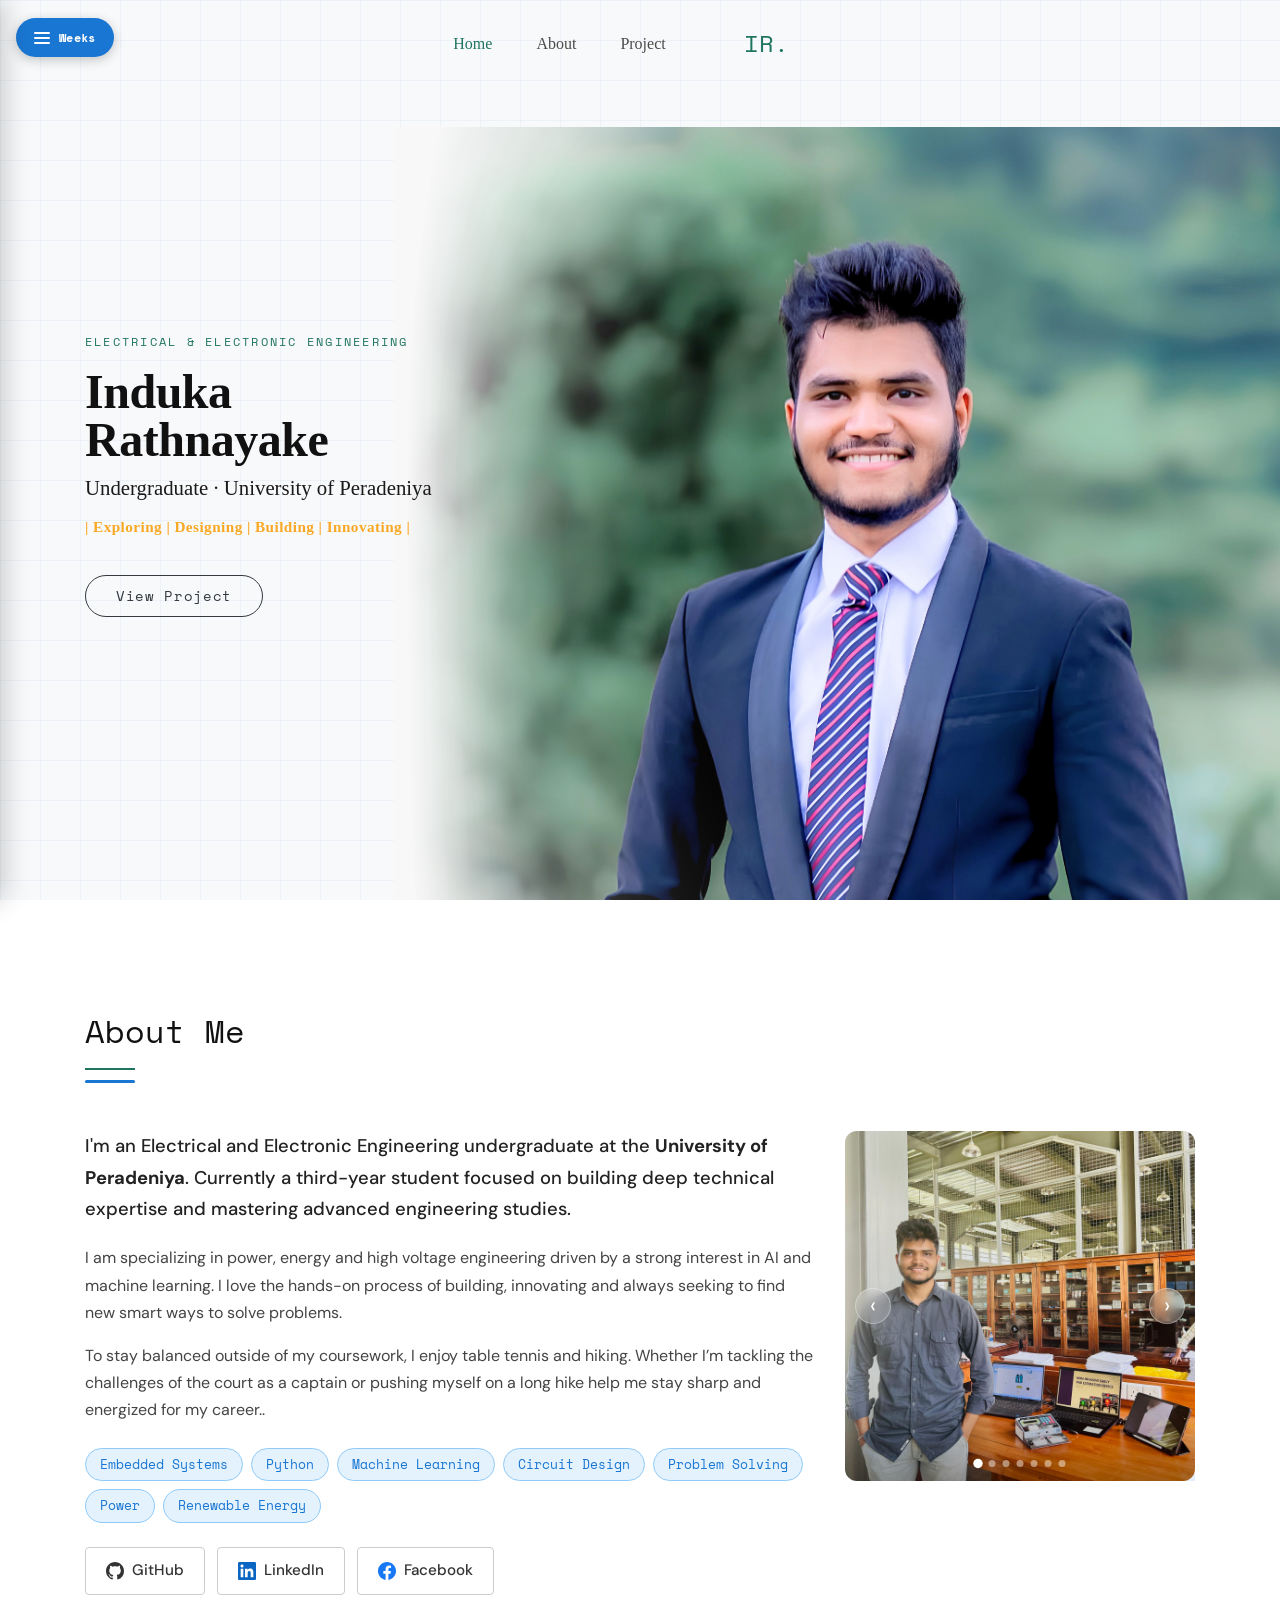
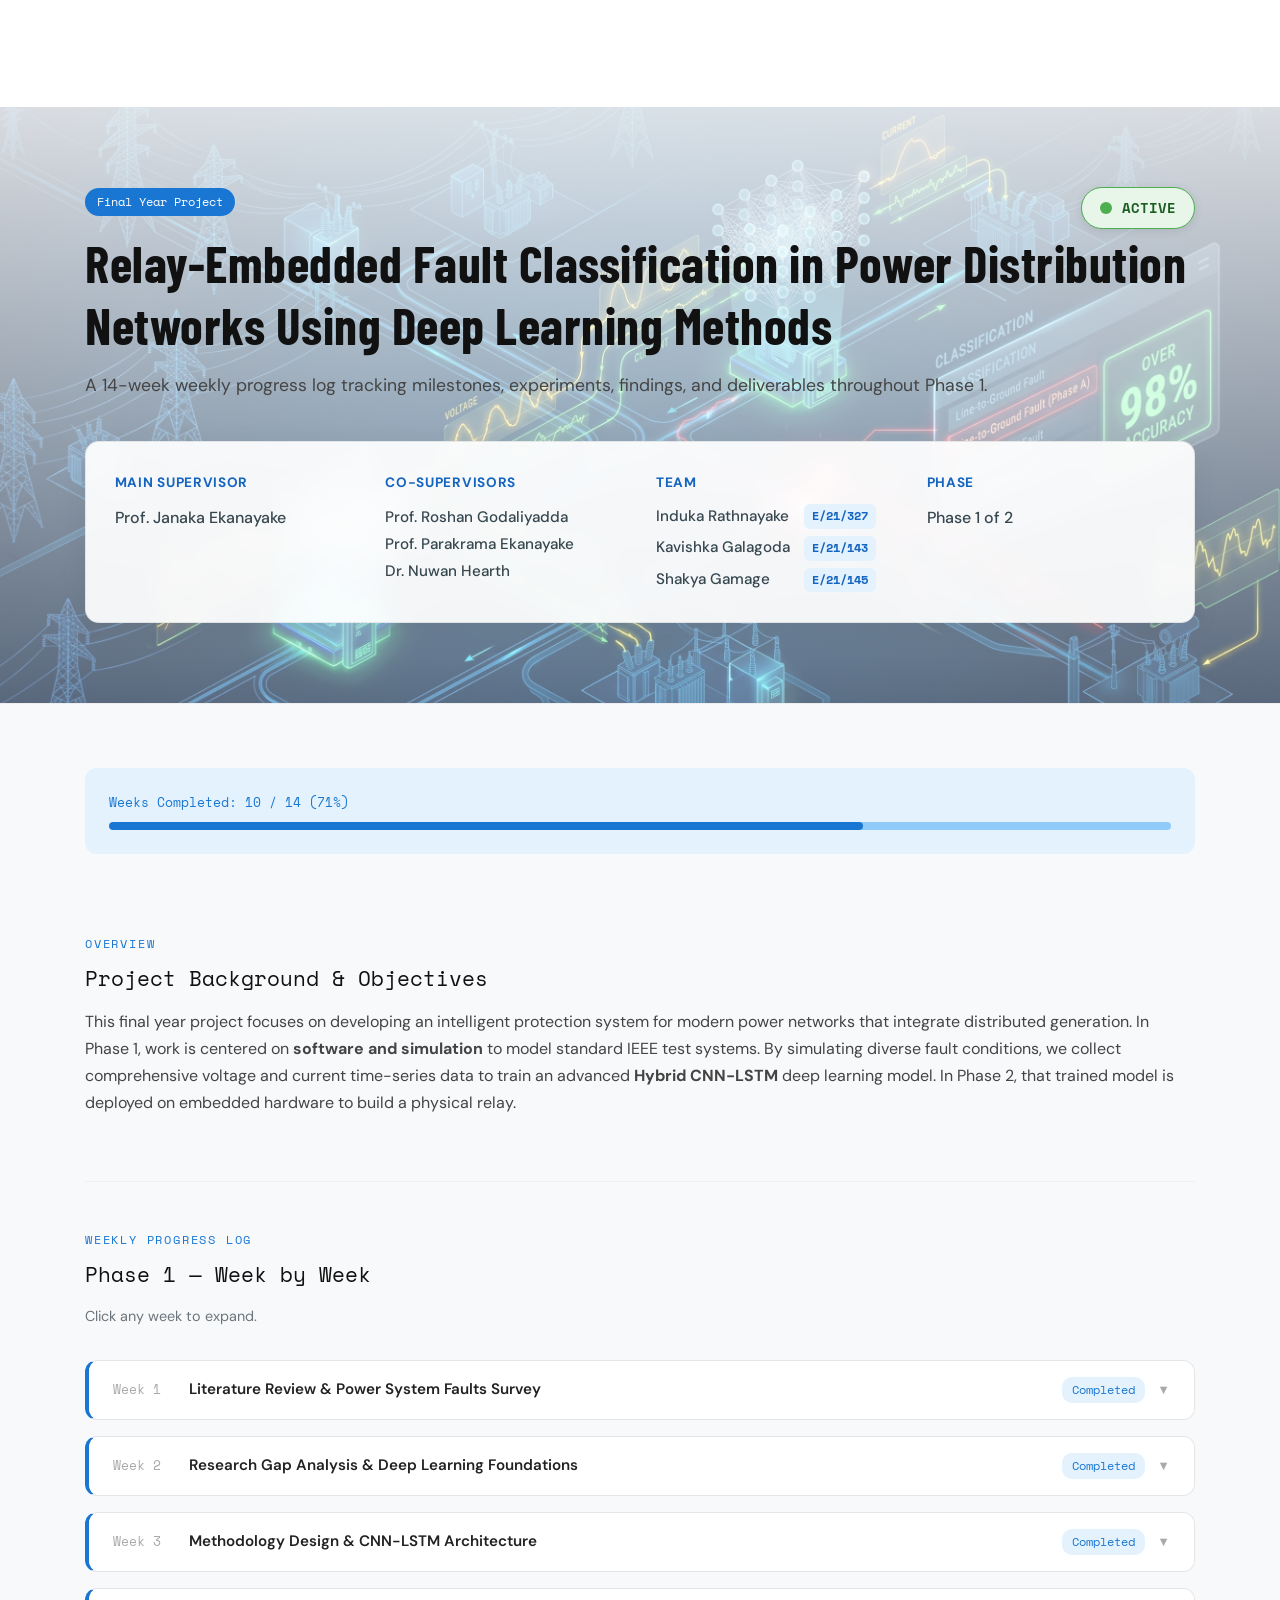
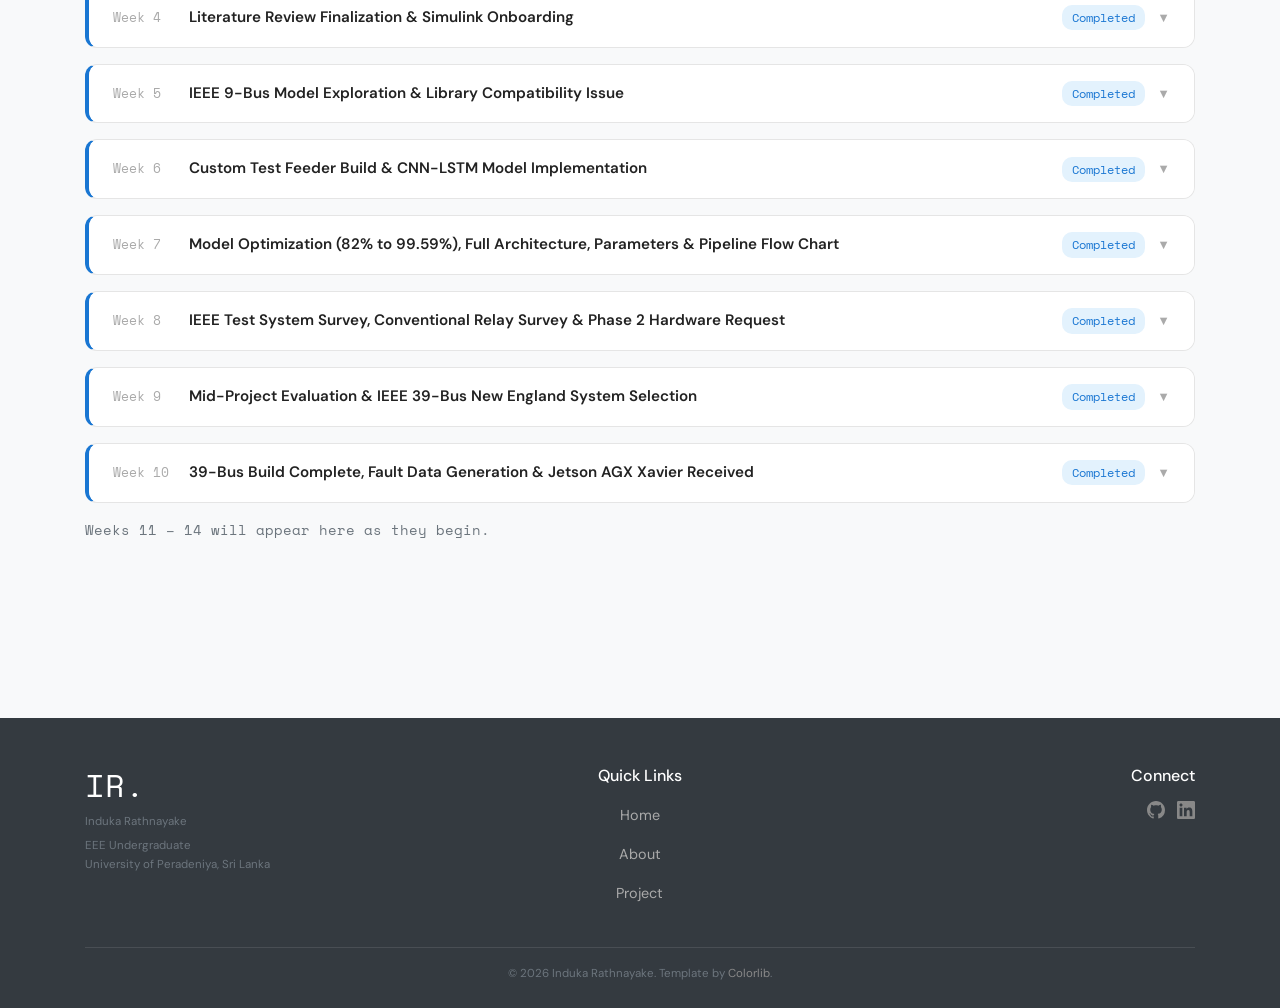
==== index.html @ ef48f326 "ILOs display added" ====
<!doctype html>
<html lang="en">
  <head>
    <title>Induka Rathnayake &mdash; Electrical &amp; Electronic Engineer</title>
    <meta charset="utf-8">
    <meta name="viewport" content="width=device-width, initial-scale=1, shrink-to-fit=no">
    <meta name="description" content="Portfolio of Induka Rathnayake – EEE Undergraduate at University of Peradeniya, passionate about AI/ML and innovation.">
    <link href="https://fonts.googleapis.com/css2?family=Space+Mono:wght@400;700&family=DM+Sans:ital,wght@0,300;0,400;0,500;0,700;1,400&display=swap" rel="stylesheet">
    <link rel="stylesheet" href="fonts/icomoon/style.css">
    <link rel="stylesheet" href="css/bootstrap.min.css">
    <link rel="stylesheet" href="css/owl.carousel.min.css">
    <link rel="stylesheet" href="css/owl.theme.default.min.css">
    <link rel="stylesheet" href="css/aos.css">
    <link rel="stylesheet" href="css/style.css">
    <link rel="stylesheet" href="css/custom.css">
    <link href="https://fonts.googleapis.com/css2?family=Barlow+Condensed:wght@700;800&display=swap" rel="stylesheet">
    
    <style>
      .mobile-menu-toggle-wrap { position: relative; top: 3px; }
      .project-card-img { width: 100%; height: 100%; object-fit: cover; display: block; }
      .contact-textarea { border-radius: 15px; padding: 15px; }
      .footer-hr { border-color: rgba(255, 255, 255, 0.1); }
      .footer-link-colorlib { color: #888; text-decoration: none; }
      .footer-link-colorlib:hover { color: #fff; }

      /* Box Button Styles for About Section */
      .about-social-links {
        display: flex;
        gap: 12px;
        flex-wrap: wrap;
      }
      .social-box {
        display: inline-flex;
        align-items: center;
        gap: 8px;
        padding: 10px 20px;
        border-radius: 4px; /* Box shape instead of pill */
        border: 1px solid #ccc;
        background: #fff;
        color: #333;
        text-decoration: none;
        font-size: 0.95rem;
        font-weight: 500;
        transition: all 0.2s ease-in-out;
      }
      .social-box:hover {
        background: #f8f9fa;
        border-color: #999;
        color: #000;
        text-decoration: none;
      }
      .social-box.box-accent {
        background: #1976d2;
        color: #fff;
        border-color: #1976d2;
      }
      .social-box.box-accent:hover {
        background: #1565c0;
        border-color: #1565c0;
      }

      /* FYP embedded styles */
      .active-chip { background:#e8f5e9 !important; color:#2e7d32 !important; font-weight:600; }
      .week-card.week-current { border-left:4px solid #81f702; } /* Green left border */
      .status-current { background:#c9f2cc; color:#2e7d32; }     /* Light green background, dark green text */
      .media-paper-view { display:flex; align-items:flex-start; gap:12px; padding:12px 16px; background:#fff8e1; border:1px solid #ffe082; border-radius:10px; margin:10px 0; }
      .media-paper-view .mpv-icon { font-size:1.3rem; margin-top:2px; flex-shrink:0; }
      .media-paper-view .mpv-title { font-weight:600; color:#333; font-size:0.9rem; line-height:1.5; }
      .media-paper-view .mpv-label { font-size:0.72rem; color:#aaa; font-style:italic; margin-top:3px; font-family:'Space Mono',monospace; }

      /* Blinking Active Badge */
      @keyframes blink-pulse {
        0% { opacity: 1; transform: scale(1); box-shadow: 0 0 0 0 rgba(0, 200, 83, 0.5); }
        50% { opacity: 0.9; transform: scale(1.02); box-shadow: 0 0 0 14px rgba(0, 200, 83, 0); }
        100% { opacity: 1; transform: scale(1); box-shadow: 0 0 0 0 rgba(0, 200, 83, 0); }
      }
      .active-badge {
        position: absolute;
        top: 0px;
        right: 15px; /* aligns with bootstrap container padding */
        background-color: #e8f5e9;
        color: #1b5e20;
        border: 1px solid #4caf50;
        padding: 8px 18px;
        border-radius: 24px; 
        font-family: 'Space Mono', monospace;
        font-size: 0.9rem;
        font-weight: 700;
        display: flex;
        align-items: center;
        gap: 10px;
        animation: blink-pulse 2s infinite;
        box-shadow: 0 2px 10px rgba(0,0,0,0.1);
      }
      .active-badge::before {
        content: '';
        display: inline-block;
        width: 12px;
        height: 12px;
        background-color: #4caf50;
        border-radius: 50%;
      }

      /* Mobile Fix for Hero Image */
      @media (max-width: 991.98px) {
        .img-face {
          right: -50% !important;  /* Pushes it to the right side without resizing */
          opacity: 0.35;           /* Fades it slightly so text remains readable */
          z-index: 0 !important;
        }
        .text-intro {
          position: relative;
          z-index: 2;
        }
      }

      /* In-card content styling (Activities, References, Challenges) */
      .week-section-title { font-family: 'Space Mono', monospace; font-size: 0.85rem; text-transform: uppercase; letter-spacing: 0.05em; color: #1976d2; margin: 1.2rem 0 0.5rem 0; font-weight: 700; }
      .week-section-title:first-child { margin-top: 0; }
      .week-content-text { font-size: 0.95rem; line-height: 1.6; color: #444; margin-bottom: 1rem; }
      
      .activity-list { list-style: none; padding: 0; margin: 0 0 1rem 0; }
      .activity-list li { padding: 8px 0 8px 18px; border-bottom: 1px solid #f0f0f0; position: relative; font-size: 0.95rem; line-height: 1.6; color: #444; }
      .activity-list li:last-child { border-bottom: none; }
      .activity-list li::before { content: ''; position: absolute; left: 0; top: 16px; width: 6px; height: 6px; border-radius: 50%; background: #1976d2; }
      
      .ref-list { list-style: decimal inside; padding: 0; margin: 0 0 1rem 0; font-size: 0.92rem; line-height: 1.6; color: #444; }
      .ref-list li { padding: 8px 0; border-bottom: 1px solid #f0f0f0; }
      .ref-list li:last-child { border-bottom: none; }
      .ref-doi { display: inline-flex; align-items: center; gap: 5px; font-family: 'Space Mono', monospace; font-size: 0.72rem; color: #1976d2; text-decoration: none; border: 1px solid #90caf9; background: #e3f2fd; border-radius: 4px; padding: 2px 8px; margin-left: 8px; transition: all 0.2s; }
      .ref-doi:hover { background: #1976d2; color: #fff; border-color: #1976d2; text-decoration: none; }
      
      .challenge-block { background: #fff8e1; border: 1px solid #ffe082; border-radius: 8px; padding: 1rem 1.2rem; font-size: 0.95rem; color: #444; line-height: 1.6; margin-bottom: 1rem; }

      /* Drive files banner + buttons */
      .drive-banner { display:flex; align-items:center; gap:14px; background:linear-gradient(135deg,#e8f0fe,#e3f2fd); border:1px solid #90caf9; border-radius:14px; padding:1rem 1.3rem; margin:0 0 2.2rem 0; flex-wrap:wrap; }
      .drive-banner .db-icon { font-size:1.7rem; flex-shrink:0; }
      .drive-banner .db-text { flex:1; min-width:210px; }
      .drive-banner .db-title { font-weight:700; color:#0d47a1; font-size:0.98rem; }
      .drive-banner .db-sub { font-size:0.8rem; color:#555; margin-top:2px; line-height:1.5; }
      .drive-btn { display:inline-block; background:#1976d2; color:#fff !important; padding:9px 20px; border-radius:24px; font-size:0.85rem; font-weight:600; text-decoration:none; white-space:nowrap; transition:background 0.2s; }
      .drive-btn:hover { background:#0d47a1; text-decoration:none; color:#fff; }

      /* Disabled hero button */
      .btn-disabled { opacity:0.55; pointer-events:none; cursor:not-allowed; }

      /* Bus system figure gallery */
      .bus-gallery { display:grid; grid-template-columns:repeat(auto-fill,minmax(155px,1fr)); gap:12px; margin:0 0 1.4rem 0; }
      .bus-tile { border:1px solid #e0e0e0; border-radius:10px; overflow:hidden; background:#fff; text-decoration:none; display:block; transition:box-shadow 0.2s, transform 0.2s; }
      .bus-tile:hover { box-shadow:0 6px 18px rgba(0,0,0,0.12); transform:translateY(-2px); text-decoration:none; }
      .bus-tile img { width:100%; height:118px; object-fit:contain; display:block; background:#f7f9fc; padding:6px; box-sizing:border-box; }
      .bus-tile .bt-cap { font-size:0.72rem; font-family:'Space Mono',monospace; color:#333; padding:6px 8px 8px; line-height:1.35; border-top:1px solid #f0f0f0; }

      /* Panel Q&A blocks */
      .qa-block { border:1px solid #e0e0e0; border-left:4px solid #1976d2; border-radius:8px; padding:0.9rem 1.1rem; margin-bottom:0.9rem; background:#fafcff; }
      .qa-q { font-weight:700; color:#0d47a1; font-size:0.92rem; margin-bottom:0.4rem; }
      .qa-a { font-size:0.93rem; color:#444; line-height:1.6; }

      /* Active badge on small screens */
      @media (max-width: 575.98px) {
        .active-badge { padding:5px 12px; font-size:0.72rem; right:10px; }
      }

      /* Quick Nav slide-out drawer, opened from the header Weeks button */
      .weeks-menu-btn { position:fixed; top:18px; left:16px; z-index:2005; display:inline-flex; align-items:center; gap:9px; background:#1976d2; color:#fff; border:none; border-radius:24px; padding:9px 18px; font-family:'Space Mono',monospace; font-size:0.78rem; font-weight:700; letter-spacing:0.03em; cursor:pointer; box-shadow:0 3px 12px rgba(0,0,0,0.22); transition:background 0.2s, transform 0.15s; }
      .weeks-menu-btn:hover { background:#0d47a1; transform:translateY(-1px); }
      .weeks-menu-btn .wmb-bars { display:inline-flex; flex-direction:column; gap:3px; }
      .weeks-menu-btn .wmb-bars span { display:block; width:16px; height:2px; background:#fff; border-radius:2px; }
      .qnav-overlay { position:fixed; inset:0; background:rgba(0,0,0,0.45); opacity:0; pointer-events:none; transition:opacity 0.25s; z-index:1000; }
      .qnav-overlay.open { opacity:1; pointer-events:auto; }
      .qnav-panel { position:fixed; top:0; left:0; height:100vh; width:300px; max-width:85vw; background:#fff; z-index:1001; box-shadow:4px 0 26px rgba(0,0,0,0.2); transform:translateX(-100%); transition:transform 0.3s ease; overflow-y:auto; padding:1.6rem 1.3rem; }
      .qnav-panel.open { transform:translateX(0); }
      .qnav-panel-header { display:flex; align-items:center; justify-content:space-between; margin-bottom:1.2rem; padding-bottom:0.8rem; border-bottom:1px solid #eee; }
      .qnav-panel-title { font-family:'Space Mono',monospace; font-size:0.85rem; color:#1976d2; text-transform:uppercase; letter-spacing:0.08em; font-weight:700; }
      .qnav-close-btn { background:none; border:none; font-size:1.5rem; line-height:1; color:#999; cursor:pointer; padding:2px 8px; }
      .qnav-close-btn:hover { color:#333; }


      /* Architecture flow chart */
      .arch-flow { display:flex; flex-direction:column; align-items:center; margin:0 0 1.5rem 0; }
      .af-inputs, .af-outputs { display:flex; gap:14px; width:100%; justify-content:center; flex-wrap:wrap; }
      .af-col { flex:1; min-width:240px; max-width:360px; display:flex; flex-direction:column; align-items:center; }
      .af-node { width:100%; border-radius:10px; padding:10px 14px; text-align:center; font-size:0.84rem; line-height:1.45; border:1.6px solid; box-sizing:border-box; }
      .af-node .afn-t { font-family:'Space Mono',monospace; font-size:0.68rem; text-transform:uppercase; letter-spacing:0.04em; font-weight:700; display:block; margin-bottom:3px; opacity:0.85; }
      .af-arrow { font-size:1.15rem; color:#90a4ae; line-height:1; padding:5px 0; text-align:center; }
      .af-blue  { background:#e3f2fd; border-color:#1976d2; color:#0d47a1; }
      .af-teal  { background:#e0f2f1; border-color:#00897b; color:#00695c; }
      .af-navy  { background:#12355b; border-color:#12355b; color:#fff; }
      .af-navy .afn-t { color:#90caf9; }
      .af-green { background:#e8f5e9; border-color:#43a047; color:#1b5e20; }
      .af-orange{ background:#fff3e0; border-color:#fb8c00; color:#e65100; }
      .af-outputs .af-node { flex:1; min-width:200px; max-width:290px; }

      /* Training configuration chips */
      .cfg-grid { display:grid; grid-template-columns:repeat(auto-fill,minmax(175px,1fr)); gap:10px; margin:0 0 1.4rem 0; }
      .cfg-chip { background:#f7fafd; border:1px solid #dbe5f0; border-radius:10px; padding:10px 13px; }
      .cfg-chip .cc-l { font-family:'Space Mono',monospace; font-size:0.64rem; text-transform:uppercase; letter-spacing:0.05em; color:#607d8b; display:block; }
      .cfg-chip .cc-v { font-size:0.85rem; font-weight:600; color:#12355b; margin-top:3px; line-height:1.45; display:block; }
      .cfg-chip.cfg-hi { background:#e8f5e9; border-color:#66bb6a; }
      .cfg-chip.cfg-hi .cc-v { color:#1b5e20; }

      /* Week deliverable files, rounded-corner squares, no icons */
      .file-row { display:flex; gap:10px; flex-wrap:wrap; margin:0.6rem 0 1.3rem 0; }
      .file-card { display:inline-flex; align-items:center; gap:10px; background:#f1f8f2; border:1px solid #a5d6a7; color:#1b5e20 !important; border-radius:8px; padding:10px 16px; font-size:0.8rem; font-weight:600; text-decoration:none; transition:background 0.2s, border-color 0.2s; }
      .file-card:hover { background:#dcedc8; border-color:#66bb6a; text-decoration:none; }
      .file-card .fc-label { font-size:0.6rem; font-family:'Space Mono',monospace; text-transform:uppercase; letter-spacing:0.04em; background:#2e7d32; color:#fff; padding:2px 9px; border-radius:5px; }
      .file-note { font-size:0.78rem; color:#888; font-style:italic; margin:-0.6rem 0 1.2rem 0; }

      /* ILO mapping, plain red text, no tile */
      .ilo-line { color:#c62828; font-family:'Space Mono',monospace; font-size:0.72rem; font-weight:700; letter-spacing:0.02em; margin:0.9rem 0 0.9rem 0; display:block; }

      @media (max-width: 991.98px) { .weeks-menu-btn { top:14px; left:10px; padding:8px 14px; font-size:0.7rem; } }
      .qnav-overlay { z-index:3000; }
      .qnav-panel { z-index:3001; }

      /* Drive card inside the drawer, green pulse */
      @keyframes drive-glow { 0% { box-shadow:0 0 0 0 rgba(46,125,50,0.45); } 70% { box-shadow:0 0 0 12px rgba(46,125,50,0); } 100% { box-shadow:0 0 0 0 rgba(46,125,50,0); } }
      .drive-drawer-card { display:block; margin-top:1.4rem; background:linear-gradient(135deg,#e8f5e9,#dcedc8); border:1.5px solid #4caf50; border-radius:12px; padding:1rem 0.9rem; text-decoration:none; text-align:center; animation:drive-glow 2s infinite; }
      .drive-drawer-card:hover { text-decoration:none; }
      .drive-drawer-card .ddc-title { display:block; font-weight:700; color:#1b5e20; font-size:0.85rem; margin-bottom:5px; }
      .drive-drawer-card .ddc-sub { display:block; font-size:0.7rem; color:#33691e; line-height:1.5; margin-bottom:9px; }
      .drive-drawer-card .ddc-btn { display:inline-block; background:#2e7d32; color:#fff; padding:6px 16px; border-radius:16px; font-size:0.72rem; font-weight:700; }
    </style>
  </head>
  <body data-spy="scroll" data-target=".site-navbar-target" data-offset="300">
  <div class="site-wrap">

    <button class="weeks-menu-btn" onclick="toggleQuickNavPanel(true)" aria-label="Open week navigation"><span class="wmb-bars"><span></span><span></span><span></span></span> Weeks</button>
    <div class="qnav-overlay" id="qnavOverlay" onclick="toggleQuickNavPanel(false)"></div>
    <div class="qnav-panel" id="qnavPanel">
      <div class="qnav-panel-header">
        <span class="qnav-panel-title">Quick Navigation</span>
        <button class="qnav-close-btn" onclick="toggleQuickNavPanel(false)" aria-label="Close">&times;</button>
      </div>
      <div id="quickNav" style="display:flex;flex-direction:column;gap:6px;"></div>
      <a href="https://drive.google.com/drive/folders/1PPN9njR1QOhjsoNi31UdRPwU6RB0Fksv?usp=drive_link" target="_blank" rel="noopener" class="drive-drawer-card">
        <span class="ddc-title">&#128193; Weekly Files Google Drive</span>
        <span class="ddc-sub">All datasets &middot; Python codes &middot; Simulink models (R2026a compatible) &middot; documents &amp; reports</span>
        <span class="ddc-btn">Open Folder &#8599;</span>
      </a>
    </div>

    <div class="site-mobile-menu site-navbar-target">
      <div class="site-mobile-menu-header">
        <div class="site-mobile-menu-close mt-3">
          <span class="icon-close2 js-menu-toggle"></span>
        </div>
      </div>
      <div class="site-mobile-menu-body"></div>
    </div>

    <header class="site-navbar py-4 js-sticky-header site-navbar-target" role="banner">
      <div class="container-fluid">
        <div class="row align-items-center justify-content-center">
          <div class="">
            <nav class="site-navigation position-relative text-right" role="navigation">
              <ul class="site-menu main-menu js-clone-nav mr-auto d-none d-lg-block">
                <li><a href="#home-section" class="nav-link">Home</a></li>
                <li><a href="#about-section" class="nav-link">About</a></li>
                <li><a href="#projects-section" class="nav-link">Project</a></li>
              </ul>
            </nav>
          </div>
          <div class="text-center mx-5">
            <h1 class="m-0 site-logo"><a href="index.html">IR.</a></h1>
          </div>
          <div class="text-left">
            <nav class="site-navigation position-relative" role="navigation">
              <ul class="site-menu main-menu js-clone-nav mr-auto d-none d-lg-block">
                <li style="display: none;"><a href="#contact-section" class="nav-link">Contact</a></li>
              </ul>
            </nav>
            <div class="d-inline-block d-lg-none mobile-menu-toggle-wrap">
              <a href="#" class="site-menu-toggle js-menu-toggle float-right"><span class="icon-menu h3"></span></a>
            </div>
          </div>
        </div>
      </div>
    </header>

    <main>
      <div class="site-blocks-cover overlay bg-light" id="home-section">
        <div class="hero-grid-bg"></div>
        <div class="container">
          <div class="row justify-content-center">
            <div class="col-md-12 mt-lg-5 text-left align-self-center text-intro">
              <div class="row">
                <div class="col-lg-7">
                  <p class="hero-eyebrow" data-aos="fade-up" data-aos-delay="0">Electrical &amp; Electronic Engineering</p>
                  <h1 class="hero-name" data-aos="fade-up" data-aos-delay="80">
                    Induka<br>Rathnayake
                  </h1>
                  <p class="lead hero-sub" data-aos="fade-up" data-aos-delay="160">
                    Undergraduate · University of Peradeniya<br>
                    <span class="hero-highlight">| Exploring | Designing | Building | Innovating |</span>
                  </p>
                  <div data-aos="fade-up" data-aos-delay="260" class="hero-btns">
                    <a href="#projects-section" class="btn btn-outline-dark smoothscroll">View Project</a>
                  </div>
                </div>
              </div>
            </div>
          </div>
        </div>
        <img src="images/face.png" alt="Induka Rathnayake" class="img-face" data-aos="fade">
      </div>

      <div class="site-section" id="about-section">
        <div class="container">
          <div class="row">
            <div class="col-12 mb-5 position-relative" data-aos="fade-up">
              <h2 class="section-title">About Me</h2>
              <div class="section-underline"></div>
            </div>
            <div class="col-lg-4 order-1 order-lg-2 mb-5 mb-lg-0" data-aos="fade-left" data-aos-delay="100">
              <div class="about-photo-wrap">
                <div class="about-slider" id="aboutSlider">
                  <div class="about-slide active" style="background-image:url('images/about-photos/photo_1.jpg')"></div>
                  <div class="about-slide" style="background-image:url('images/about-photos/photo_2.jpg')"></div>
                  <div class="about-slide" style="background-image:url('images/about-photos/photo_3.jpg')"></div>
                  <div class="about-slide" style="background-image:url('images/about-photos/photo_4.jpg')"></div>
                  <div class="about-slide" style="background-image:url('images/about-photos/photo_5.jpg')"></div>
                  <div class="about-slide" style="background-image:url('images/about-photos/photo_6.jpg')"></div>
                  <div class="about-slide" style="background-image:url('images/about-photos/photo_7.jpg')"></div>
                  <div class="slider-dots" id="sliderDots"></div>
                  <button class="slider-arrow slider-prev" aria-label="Previous">&#8249;</button>
                  <button class="slider-arrow slider-next" aria-label="Next">&#8250;</button>
                </div>
              </div>
            </div>
            <div class="col-lg-8 order-2 order-lg-1" data-aos="fade-right" data-aos-delay="50">
              <p class="about-lead">
                I'm an Electrical and Electronic Engineering undergraduate at the 
                <strong>University of Peradeniya</strong>.  Currently a third-year 
             student focused on building deep technical expertise and mastering advanced engineering studies.
              </p>
              <p>
                I am specializing in power, energy and high voltage engineering driven by a 
                strong interest in AI and machine learning. I love the hands-on process of 
                building, innovating and always seeking to find new smart ways to solve problems.
              </p>
              <p>
                To stay balanced outside of my coursework, I enjoy table tennis and hiking. Whether I’m tackling
            the challenges of the court as a captain or pushing myself on a long hike help me stay sharp and energized for my career..
              </p>
              <div class="skill-tags mt-4 mb-4">
                <span class="skill-tag">Embedded Systems</span>
                <span class="skill-tag">Python</span>
                <span class="skill-tag">Machine Learning</span>
                <span class="skill-tag">Circuit Design</span>
                <span class="skill-tag">Problem Solving</span>
                <span class="skill-tag">Power</span>
                <span class="skill-tag">Renewable Energy</span>
              </div>
              <div class="about-social-links">
                <a href="https://github.com/indukaBrathnayake" target="_blank" class="social-box">
                  <svg viewBox="0 0 24 24" width="18" height="18" fill="currentColor"><path d="M12 0C5.37 0 0 5.37 0 12c0 5.31 3.435 9.795 8.205 11.385.6.105.825-.255.825-.57 0-.285-.015-1.23-.015-2.235-3.015.555-3.795-.735-4.035-1.41-.135-.345-.72-1.41-1.23-1.695-.42-.225-1.02-.78-.015-.795.945-.015 1.62.87 1.845 1.23 1.08 1.815 2.805 1.305 3.495.99.105-.78.42-1.305.765-1.605-2.67-.3-5.46-1.335-5.46-5.925 0-1.305.465-2.385 1.23-3.225-.12-.3-.54-1.53.12-3.18 0 0 1.005-.315 3.3 1.23.96-.27 1.98-.405 3-.405s2.04.135 3 .405c2.295-1.56 3.3-1.23 3.3-1.23.66 1.65.24 2.88.12 3.18.765.84 1.23 1.905 1.23 3.225 0 4.605-2.805 5.625-5.475 5.925.435.375.81 1.095.81 2.22 0 1.605-.015 2.895-.015 3.3 0 .315.225.69.825.57A12.02 12.02 0 0024 12c0-6.63-5.37-12-12-12z"/></svg>
                  GitHub
                </a>
                <a href="https://www.linkedin.com/in/induka-rathnayake-b61a35371/" target="_blank" class="social-box">
                  <svg viewBox="0 0 24 24" width="18" height="18" fill="#0A66C2"><path d="M20.447 20.452h-3.554v-5.569c0-1.328-.027-3.037-1.852-3.037-1.853 0-2.136 1.445-2.136 2.939v5.667H9.351V9h3.414v1.561h.046c.477-.9 1.637-1.85 3.37-1.85 3.601 0 4.267 2.37 4.267 5.455v6.286zM5.337 7.433c-1.144 0-2.063-.926-2.063-2.065 0-1.138.92-2.063 2.063-2.063 1.14 0 2.064.925 2.064 2.063 0 1.139-.925 2.065-2.064 2.065zm1.782 13.019H3.555V9h3.564v11.452zM22.225 0H1.771C.792 0 0 .774 0 1.729v20.542C0 23.227.792 24 1.771 24h20.451C23.2 24 24 23.227 24 22.271V1.729C24 .774 23.2 0 22.225 0z"/></svg>
                  LinkedIn
                </a>
                <a href="https://www.facebook.com/profile.php?id=100093257942436" target="_blank" class="social-box">
                  <svg viewBox="0 0 24 24" width="18" height="18" fill="#1877F2"><path d="M24 12.073c0-6.627-5.373-12-12-12s-12 5.373-12 12c0 5.99 4.388 10.954 10.125 11.854v-8.385H7.078v-3.469h3.047V9.43c0-3.007 1.792-4.669 4.533-4.669 1.312 0 2.686.235 2.686.235v2.953H15.83c-1.491 0-1.956.925-1.956 1.874v2.25h3.328l-.532 3.469h-2.796v8.385C19.612 23.027 24 18.062 24 12.073z"/></svg>
                  Facebook
                </a>
              </div>
            </div>
          </div>
        </div>
      </div>

      <section id="projects-section">
        <div class="project-detail-header" style="position:relative; background: linear-gradient(rgba(255, 255, 255, 0.85), rgba(255, 255, 255, 0.35)), url('images/fyp_back.png') no-repeat center center; background-size: cover; padding: 5rem 0; border-bottom: 1px solid #eee;">
          <div class="container" style="position:relative;z-index:2;">
            
            <div class="active-badge">ACTIVE</div>
            
            <span style="display:inline-block; padding:4px 12px; background:#1976d2; color:#fff; font-family:'Space Mono',monospace; font-size:0.75rem; border-radius:20px; margin-bottom:1rem;">Final Year Project</span>
            <h2 style="font-family:'Barlow Condensed',sans-serif; font-weight:700; font-size:clamp(2rem,4vw,3.2rem); letter-spacing:0.01em; line-height:1.2; color:#111;">Relay-Embedded Fault Classification in Power Distribution Networks Using Deep Learning Methods</h2>
            <p style="color:#444; font-size:1.1rem; margin-top:1rem;">A 14-week weekly progress log tracking milestones, experiments, findings, and deliverables throughout Phase 1.</p>
            
            <div style="background:rgba(255,255,255,0.92); backdrop-filter:blur(8px); border-radius:14px; padding:1.8rem; margin-top:2.5rem; display:grid; grid-template-columns: repeat(auto-fit, minmax(200px, 1fr)); gap:2rem; border:1px solid rgba(0,0,0,0.08); box-shadow:0 8px 30px rgba(0,0,0,0.06); width:100%; box-sizing:border-box;">
              
              <div>
                <strong style="display:block; font-size:0.85rem; color:#1565c0; text-transform:uppercase; letter-spacing:0.05em; margin-bottom:0.6rem; font-weight:700;">Main Supervisor</strong>
                <span style="font-size:1rem; color:#37474f; font-weight:500;">Prof. Janaka Ekanayake</span>
              </div>

              <div>
                <strong style="display:block; font-size:0.85rem; color:#1565c0; text-transform:uppercase; letter-spacing:0.05em; margin-bottom:0.6rem; font-weight:700;">Co-Supervisors</strong>
                <span style="display:block; font-size:0.95rem; color:#37474f; font-weight:500; line-height:1.8;">
                  Prof. Roshan Godaliyadda<br>
                  Prof. Parakrama Ekanayake<br>
                  Dr. Nuwan Hearth
                </span>
              </div>

              <div>
                <strong style="display:block; font-size:0.85rem; color:#1565c0; text-transform:uppercase; letter-spacing:0.05em; margin-bottom:0.6rem; font-weight:700;">Team</strong>
                <div style="display: grid; grid-template-columns: auto auto; gap: 6px 14px; align-items: center; justify-content: start;">
                  <span style="font-size:0.95rem; color:#37474f; font-weight:500;">Induka Rathnayake</span>
                  <span style="font-family:'Space Mono',monospace; font-size:0.75rem; background:#e3f2fd; color:#1565c0; padding:2px 8px; border-radius:6px; font-weight:700;">E/21/327</span>
                  
                  <span style="font-size:0.95rem; color:#37474f; font-weight:500;">Kavishka Galagoda</span>
                  <span style="font-family:'Space Mono',monospace; font-size:0.75rem; background:#e3f2fd; color:#1565c0; padding:2px 8px; border-radius:6px; font-weight:700;">E/21/143</span>
                  
                  <span style="font-size:0.95rem; color:#37474f; font-weight:500;">Shakya Gamage</span>
                  <span style="font-family:'Space Mono',monospace; font-size:0.75rem; background:#e3f2fd; color:#1565c0; padding:2px 8px; border-radius:6px; font-weight:700;">E/21/145</span>
                </div>
              </div>

              <div>
                <strong style="display:block; font-size:0.85rem; color:#1565c0; text-transform:uppercase; letter-spacing:0.05em; margin-bottom:0.6rem; font-weight:700;">Phase</strong>
                <span style="font-size:1rem; color:#37474f; font-weight:500;">Phase 1 of 2</span>
              </div>

            </div>
          </div>
        </div>

        <div class="site-section bg-light" style="padding-top: 4rem;">
          <div class="container">
            <div class="row">
              <div class="col-12" data-aos="fade-up" data-aos-delay="100">
                <div class="fyp-progress-bar-wrap">
                  <div class="fyp-progress-label" id="progressLabel">Weeks Completed: 0 / 14</div>
                  <div class="fyp-progress-bar"><div class="fyp-progress-fill" id="progressFill" style="width:0%"></div></div>
                </div>

                <div class="project-section">
                  <p class="project-section-label">Overview</p>
                  <h3>Project Background &amp; Objectives</h3>
                  <p>This final year project focuses on developing an intelligent protection system for modern power networks that integrate distributed generation. In Phase 1, work is centered on <strong>software and simulation</strong> to model standard IEEE test systems. By simulating diverse fault conditions, we collect comprehensive voltage and current time-series data to train an advanced <strong>Hybrid CNN-LSTM</strong> deep learning model. In Phase 2, that trained model is deployed on embedded hardware to build a physical relay.</p>
                </div>

                <div class="project-section">
                  <p class="project-section-label">Weekly Progress Log</p>
                  <h3>Phase 1 &mdash; Week by Week</h3>
                  <p class="text-muted" style="font-size:0.9rem;">Click any week to expand.</p>
                  <div class="weeks-container" id="weeksContainer"></div>
                  <p class="text-muted" style="font-size:0.85rem; margin-top:1rem; font-family:'Space Mono',monospace;">Weeks 11 &ndash; 14 will appear here as they begin.</p>
                </div>
              </div>
            </div>
          </div>
        </div>
      </section>

      <section class="site-section bg-white" id="other-projects-section" style="display: none;">
        <div class="container">
          <div class="row mb-5">
            <div class="col-12 text-center" data-aos="fade-up">
              <h2 class="section-title">Other Projects</h2>
              <div class="section-underline centered"></div>
              <p class="text-muted mt-3">Hardware builds, integrations, and additional research.</p>
            </div>
          </div>
          <div class="row">

            <div class="col-md-6 col-lg-4 mb-4" data-aos="fade-up" data-aos-delay="100">
              <a href="projects/mini-solar.html" class="project-card-link">
                <div class="project-card">
                  <div class="project-img-wrap">
                    <div class="project-img-placeholder solar-placeholder">
                      <img src="images/project-solar.jpg" alt="Mini Solar Project" class="project-card-img" loading="lazy">
                    </div>
                    <div class="project-hover-overlay">
                      <span class="view-label">View Details &rarr;</span>
                    </div>
                  </div>
                  <div class="project-card-body">
                    <span class="project-badge badge-solar">Renewable Energy</span>
                    <h3 class="project-card-title">Hybrid Solar Project</h3>
                    <p class="project-card-desc">Got hands-on experience of installing a solar energy harvesting system with smart power management.</p>
                    <div class="project-meta-row">
                      <span class="meta-chip">&#9889; Power and Energy</span>
                    </div>
                  </div>
                </div>
              </a>
            </div>

            <div class="col-md-6 col-lg-4 mb-4" data-aos="fade-up" data-aos-delay="200">
              <a href="projects/pad-estimator.html" class="project-card-link">
                <div class="project-card">
                  <div class="project-img-wrap">
                    <div class="project-img-placeholder pad-placeholder">
                      <img src="images/project-pad.jpg" alt="PAD Estimator" class="project-card-img" loading="lazy">
                    </div>
                    <div class="project-hover-overlay">
                      <span class="view-label">View Details &rarr;</span>
                    </div>
                  </div>
                  <div class="project-card-body">
                    <span class="project-badge badge-pad">Biomedical Engineering</span>
                    <h3 class="project-card-title">PAD Estimator</h3>
                    <p class="project-card-desc">Non-invasive early Peripheral Artery Disease risk estimation device using IR temperature sensing and AVR Assembly.</p>
                    <div class="project-meta-row">
                      <span class="meta-chip">&#9878; Embedded</span>
                      <span class="meta-chip">&#128137; Biomedical</span>
                    </div>
                  </div>
                </div>
              </a>
            </div>
            
            <div class="col-md-6 col-lg-4 mb-4" data-aos="fade-up" data-aos-delay="300">
              <a href="projects/noaa.html" class="project-card-link">
                <div class="project-card">
                  <div class="project-img-wrap">
                    <div class="project-img-placeholder noaa-placeholder">
                      <img src="images/project-noaa.jpg" alt="Project NOAA" class="project-card-img" loading="lazy">
                    </div>
                    <div class="project-hover-overlay">
                      <span class="view-label">View Details &rarr;</span>
                    </div>
                  </div>
                  <div class="project-card-body">
                    <span class="project-badge badge-noaa">Signal Processing</span>
                    <h3 class="project-card-title">Project NOAA</h3>
                    <p class="project-card-desc">Receiving and decoding NOAA weather satellite signals using SDR and custom signal processing pipelines.</p>
                    <div class="project-meta-row">
                      <span class="meta-chip">&#128225; SDR / RF</span>
                    </div>
                  </div>
                </div>
              </a>
            </div>

          </div>
        </div>
      </section>

      <section class="site-section bg-light" id="contact-section" style="display: none;">
        <div class="container">
          <div class="row">
            <div class="col-12 mb-5 text-center" data-aos="fade-up">
              <h2 class="section-title">Get In Touch</h2>
              <div class="section-underline centered"></div>
              <p class="text-muted mt-3">Have a project idea, research collaboration, or just want to connect?</p>
            </div>
          </div>
          <div class="row justify-content-center">
            <div class="col-lg-7" data-aos="fade-up" data-aos-delay="100">
              <form action="https://formspree.io/f/YOUR_FORM_ID" method="POST" class="form contact-form">
                <input type="text" name="_gotcha" style="display:none" />
                
                <div class="row mb-3">
                  <div class="form-group col-6">
                    <input type="text" name="first_name" class="form-control" placeholder="First name" required>
                  </div>
                  <div class="form-group col-6">
                    <input type="text" name="last_name" class="form-control" placeholder="Last name" required>
                  </div>
                </div>
                <div class="row mb-3">
                  <div class="form-group col-12">
                    <input type="email" name="email" class="form-control" placeholder="Email address" required>
                  </div>
                </div>
                <div class="row mb-3">
                  <div class="form-group col-12">
                    <input type="text" name="subject" class="form-control" placeholder="Subject">
                  </div>
                </div>
                <div class="row mb-3">
                  <div class="form-group col-12">
                    <textarea name="message" rows="8" class="form-control contact-textarea" placeholder="Your message..." required></textarea>
                  </div>
                </div>
                <div class="row">
                  <div class="col-12 text-center">
                    <input type="submit" class="btn btn-primary px-5" value="Send Message">
                  </div>
                </div>
              </form>
            </div>
          </div>
        </div>
      </section>
    </main>

    <footer class="site-section bg-dark footer pt-5 pb-4">
      <div class="container">
        <div class="row align-items-start mb-4">
          <div class="col-md-4 mb-4 mb-md-0">
            <h2 class="footer-brand">IR.</h2>
            <p class="text-muted small mb-1">Induka Rathnayake</p>
            <p class="text-muted small">EEE Undergraduate<br>University of Peradeniya, Sri Lanka</p>
          </div>
          <div class="col-md-4 mb-4 mb-md-0 text-md-center">
            <h6 class="text-white mb-3">Quick Links</h6>
            <ul class="list-unstyled footer-links">
              <li><a href="#home-section" class="smoothscroll">Home</a></li>
              <li><a href="#about-section" class="smoothscroll">About</a></li>
              <li><a href="#projects-section" class="smoothscroll">Project</a></li>
              <li style="display: none;"><a href="#contact-section" class="smoothscroll">Contact</a></li>
            </ul>
          </div>
          <div class="col-md-4 text-md-right">
            <h6 class="text-white mb-3">Connect</h6>
            <a href="https://github.com/indukaBrathnayake" target="_blank" class="social-circle mr-2" style="display:inline-flex; align-items:center; justify-content:center;">
              <svg viewBox="0 0 24 24" width="18" height="18" fill="currentColor"><path d="M12 0C5.37 0 0 5.37 0 12c0 5.31 3.435 9.795 8.205 11.385.6.105.825-.255.825-.57 0-.285-.015-1.23-.015-2.235-3.015.555-3.795-.735-4.035-1.41-.135-.345-.72-1.41-1.23-1.695-.42-.225-1.02-.78-.015-.795.945-.015 1.62.87 1.845 1.23 1.08 1.815 2.805 1.305 3.495.99.105-.78.42-1.305.765-1.605-2.67-.3-5.46-1.335-5.46-5.925 0-1.305.465-2.385 1.23-3.225-.12-.3-.54-1.53.12-3.18 0 0 1.005-.315 3.3 1.23.96-.27 1.98-.405 3-.405s2.04.135 3 .405c2.295-1.56 3.3-1.23 3.3-1.23.66 1.65.24 2.88.12 3.18.765.84 1.23 1.905 1.23 3.225 0 4.605-2.805 5.625-5.475 5.925.435.375.81 1.095.81 2.22 0 1.605-.015 2.895-.015 3.3 0 .315.225.69.825.57A12.02 12.02 0 0024 12c0-6.63-5.37-12-12-12z"/></svg>
            </a>
            <a href="https://www.linkedin.com/in/induka-rathnayake-b61a35371/" target="_blank" class="social-circle" style="display:inline-flex; align-items:center; justify-content:center;">
              <svg viewBox="0 0 24 24" width="18" height="18" fill="currentColor"><path d="M20.447 20.452h-3.554v-5.569c0-1.328-.027-3.037-1.852-3.037-1.853 0-2.136 1.445-2.136 2.939v5.667H9.351V9h3.414v1.561h.046c.477-.9 1.637-1.85 3.37-1.85 3.601 0 4.267 2.37 4.267 5.455v6.286zM5.337 7.433c-1.144 0-2.063-.926-2.063-2.065 0-1.138.92-2.063 2.063-2.063 1.14 0 2.064.925 2.064 2.063 0 1.139-.925 2.065-2.064 2.065zm1.782 13.019H3.555V9h3.564v11.452zM22.225 0H1.771C.792 0 0 .774 0 1.729v20.542C0 23.227.792 24 1.771 24h20.451C23.2 24 24 23.227 24 22.271V1.729C24 .774 23.2 0 22.225 0z"/></svg>
            </a>
          </div>
        </div>
        <hr class="footer-hr">
        <div class="text-center">
          <p class="text-muted small mb-0">
            &copy; <script>document.write(new Date().getFullYear());</script> Induka Rathnayake.
            Template by <a href="https://colorlib.com" target="_blank" class="footer-link-colorlib">Colorlib</a>.
          </p>
        </div>
      </div>
    </footer>

  </div>

  <script src="js/jquery-3.3.1.min.js" defer></script>
  <script src="js/jquery-ui.js" defer></script>
  <script src="js/popper.min.js" defer></script>
  <script src="js/bootstrap.min.js" defer></script>
  <script src="js/owl.carousel.min.js" defer></script>
  <script src="js/jquery.easing.1.3.js" defer></script>
  <script src="js/aos.js" defer></script>
  <script src="js/jquery.sticky.js" defer></script>
  <script src="js/main.js" defer></script>
  
  <script>
  // ── About Slider ──
  var Slider = (function() {
    var slides   = [];
    var dots     = [];
    var total    = 0;
    var current  = 0;
    var interval = 3500;
    var timer    = null;
    var prog     = null;
    var busy     = false;
    var inView   = false;
  
    function goTo(idx) {
      if (busy) return;
      busy = true;
  
      slides[current].classList.remove('active');
      slides[current].classList.add('leaving');
      var leaving = current;
      setTimeout(function() {
        slides[leaving].classList.remove('leaving');
        busy = false;
      }, 950);
  
      current = (idx + total) % total;
      slides[current].classList.add('active');
  
      var box = document.getElementById('aboutSlider');
      if (current === 4) { box.classList.add('slide-5-active'); }
      else               { box.classList.remove('slide-5-active'); }
  
      dots.forEach(function(d, i) { d.classList.toggle('active', i === current); });
  
      if (prog) {
        prog.style.transition = 'none';
        prog.style.width = '0%';
        setTimeout(function() {
          if (inView) {
            prog.style.transition = 'width ' + interval + 'ms linear';
            prog.style.width = '100%';
          }
        }, 30);
      }
    }
  
    function restart() {
      clearInterval(timer);
      if (inView) {
        timer = setInterval(function() { goTo(current + 1); }, interval);
      }
    }
  
    function move(dir) {
      goTo(current + dir);
      restart(); 
    }
  
    function init() {
      var sliderEl = document.getElementById('aboutSlider');
      var dotsWrap = document.getElementById('sliderDots');
      if (!sliderEl) return;
  
      slides = Array.prototype.slice.call(sliderEl.querySelectorAll('.about-slide'));
      total  = slides.length;
      if (!total) return;
  
      prog = document.createElement('div');
      prog.className = 'slider-progress';
      prog.style.width = '0%';
      sliderEl.appendChild(prog);
  
      slides.forEach(function(_, i) {
        var d = document.createElement('button');
        d.className = 'slider-dot' + (i === 0 ? ' active' : '');
        d.setAttribute('aria-label', 'Photo ' + (i + 1));
        d.addEventListener('click', function() { goTo(i); restart(); });
        dotsWrap.appendChild(d);
        dots.push(d);
      });
  
      sliderEl.querySelector('.slider-prev').addEventListener('click', function() { move(-1); });
      sliderEl.querySelector('.slider-next').addEventListener('click', function() { move(1); });
  
      sliderEl.addEventListener('mouseenter', function() { 
        clearInterval(timer); 
        if (prog) prog.style.transition = 'none'; 
      });
      sliderEl.addEventListener('mouseleave', function() { restart(); });

      document.addEventListener('keydown', function(e) {
        if (!inView) return; 
        if (e.key === 'ArrowLeft') {
          move(-1);
        } else if (e.key === 'ArrowRight') {
          move(1);
        }
      });

      var observer = new IntersectionObserver(function(entries) {
        entries.forEach(function(entry) {
          inView = entry.isIntersecting;
          if (inView) {
            if (prog) {
              prog.style.transition = 'width ' + interval + 'ms linear';
              prog.style.width = '100%';
            }
            restart();
          } else {
            clearInterval(timer);
            if (prog) {
              prog.style.transition = 'none';
              prog.style.width = '0%';
            }
          }
        });
      }, { threshold: 0.3 });

      observer.observe(sliderEl);
      
      goTo(0);
    }
  
    return { init: init };
  })();
  
  document.addEventListener('DOMContentLoaded', function() { Slider.init(); });

  function toggleQuickNavPanel(open) {
    document.getElementById('qnavPanel').classList.toggle('open', open);
    document.getElementById('qnavOverlay').classList.toggle('open', open);
  }

  function toggleWeek(header) {
    var card = header.closest('.week-card');
    var body = card.querySelector('.week-body');
    var isOpen = card.classList.contains('open');
    card.classList.toggle('open', !isOpen);
    body.classList.toggle('show', !isOpen);
  }


  // ---------- Week 7 ----------
  var week7Html = `
    <span class="ilo-line">ILO1 &middot; Scientific Principles &nbsp;&nbsp; ILO2 &middot; Execution &amp; Planning</span>
    <p class="week-section-title">Deliverables</p>
    <p class="week-content-text">8,600 Sample Dataset (v2), Optimized Dual-Input CNN-BiLSTM Model, Full Training Configuration Record, Code Pipeline Flow Chart</p>

    <p class="week-section-title">What I Did This Week</p>
    <p class="week-content-text">During Week 07 I took the Week 6 model, which was sitting at 82.00% accuracy, then upgraded it step by step rather than starting over. The 6,000 sample dataset I generated in Week 6 stayed in service as the group's shared training data, so both of my project mates trained their model experiments on it. On my own pipeline I replaced it with a new, larger <strong>8,600 sample dataset</strong>, then rebuilt the network around a dual-input design with three simultaneous outputs: fault type, fault distance, and fault resistance. The final model reached <strong>99.59% classification accuracy</strong> with a location error of <strong>116.2 m MAE</strong>.</p>

    <ul class="activity-list">
      <li>Generated the new 8,600 sample fault dataset for my own pipeline, sweeping fault type, distance, resistance and inception angle.</li>
      <li>Kept the 6,000 sample dataset I generated in Week 6 in service for the group, so my project mates could train and compare their models on common data.</li>
      <li>Took the Week 6 CNN-LSTM code forward rather than rewriting it. Evaluated it first on the new dataset, where it scored 85.59%, then ran a bottleneck analysis on the errors.</li>
      <li>Found two failure modes. Symmetrical faults (abc and abcg) were confusing the classifier, then negative transfer was pulling both tasks down through the shared dense layers.</li>
      <li>Expanded the 12 raw signals into 50 engineered sequence channels, then added a separate scalar feature vector as a second input.</li>
      <li>Rebuilt the front end as a multi-scale convolution stack, then fully isolated the classification and regression output branches.</li>
      <li>Switched the optimizer to <strong>AdamW</strong> with decoupled weight decay, then retuned the loss weights across the three heads.</li>
      <li>Evaluated with a confusion matrix, per class precision, recall and F1, plus regression MAE and R&sup2;.</li>
      <li>Documented the complete end to end pipeline as a one page flow chart.</li>
    </ul>

    <p class="week-section-title">Dataset</p>
    <p class="week-content-text">Each fault event is one Parquet file. The waveforms hold 12 measured signals sampled at 1 kHz on a 50 Hz grid, so one power cycle spans 20 samples. Those signals are the three phase voltages and currents recorded at both ends of the line, local and remote. Fault type, fault distance, fault resistance and inception angle are all swept across the 8,600 events. This dataset was generated on Network Model 2, built in MATLAB Simulink.</p>
    <p class="file-note">Files for this section, in the Google Drive folder:</p>
    <div class="file-row">
      <a href="https://drive.google.com/file/d/1E7RorKoI4MZXgoCOnGn24MSZxicnsQ1A/view?usp=sharing" target="_blank" rel="noopener" class="file-card">Network Model 2 &mdash; Simulink Model (.slx, R2026a) <span class="fc-label">DRIVE</span></a>
      <a href="https://drive.google.com/file/d/1THvRrfTeYDqz18lPiYkMiLnjuWwxYI09/view?usp=drive_link" target="_blank" rel="noopener" class="file-card">Network Model 2 &mdash; MATLAB Code <span class="fc-label">DRIVE</span></a>
      <a href="https://drive.google.com/drive/folders/1JdjFIyHYkchqP3IGOfnSHYqZ7L7iQLgm?usp=drive_link" target="_blank" rel="noopener" class="file-card">8,600 Fault Dataset &mdash; shared with the group <span class="fc-label">DRIVE</span></a>
    </div>

    <p class="week-section-title">Feature Engineering</p>
    <p class="week-content-text">The 12 raw signals were expanded into <strong>50 sequence channels</strong>:</p>
    <ul class="activity-list">
      <li>Clarke alpha-beta and Park d-q transforms</li>
      <li>Symmetrical component magnitudes, positive, negative and zero sequence, for both voltage and current</li>
      <li>Voltage and current unbalance ratios</li>
      <li>Interphase differences across all three phase pairs</li>
      <li>One cycle superimposed (delta) components</li>
      <li>Instantaneous active and reactive power</li>
      <li>Space vector magnitudes, sliding RMS envelopes, rate of change signals, Hilbert envelopes</li>
    </ul>
    <p class="week-content-text">A <strong>separate scalar input vector</strong> was built alongside it, carrying one value per fault event rather than a time series: db4 wavelet band energies across 3 decomposition levels, FFT harmonic magnitudes, skewness and kurtosis statistics, then impedance-based distance estimates computed the way a conventional relay computes them.</p>
    <p class="week-content-text">That last group matters. The network receives the same quantities a distance relay would calculate, so it has to earn its accuracy by beating them, not by seeing something the relay never had.</p>

    <p class="week-section-title">Model Architecture</p>
    <div class="arch-flow">
      <div class="af-inputs">
        <div class="af-col">
          <div class="af-node af-blue"><span class="afn-t">Sequence Input</span>361 timesteps &times; 50 engineered channels</div>
          <div class="af-arrow">&#8595;</div>
          <div class="af-node af-blue"><span class="afn-t">Multi-Scale Conv1D</span>k=5 &#8741; k=21 in parallel &middot; 64 filters each</div>
          <div class="af-arrow">&#8595;</div>
          <div class="af-node af-blue"><span class="afn-t">Conv1D</span>128 filters &middot; k=9 &middot; swish</div>
          <div class="af-arrow">&#8595;</div>
          <div class="af-node af-blue"><span class="afn-t">Bidirectional LSTM</span>96 units &middot; dropout 0.1</div>
        </div>
        <div class="af-col">
          <div class="af-node af-teal"><span class="afn-t">Scalar Input</span>wavelet energies &middot; FFT harmonics &middot; statistics &middot; impedance estimates</div>
          <div class="af-arrow">&#8595;</div>
          <div class="af-node af-teal"><span class="afn-t">Dense</span>64 units &middot; swish</div>
        </div>
      </div>
      <div class="af-arrow">&#8600; &nbsp;&nbsp; &#8601;</div>
      <div class="af-node af-navy" style="max-width:340px;"><span class="afn-t">Fusion</span>Concatenate both branches</div>
      <div class="af-arrow">&#8595;</div>
      <div class="af-outputs">
        <div class="af-node af-green"><span class="afn-t">Output 1 &middot; Fault Type</span>Dense 128 &rarr; Dropout 0.3 &rarr; Softmax &middot; 11 classes</div>
        <div class="af-node af-orange"><span class="afn-t">Output 2 &middot; Distance (km)</span>Dense 128 &rarr; Dropout 0.2 &rarr; Linear</div>
        <div class="af-node af-orange"><span class="afn-t">Output 3 &middot; Resistance (&Omega;)</span>Linear &middot; regression branch</div>
      </div>
    </div>
    <p class="week-content-text">The k=5 kernel captures the high frequency transient at fault inception. The k=21 kernel spans a full 50 Hz cycle. Running both in parallel is what separated abc from abcg, since those two faults differ in the slow zero sequence behaviour rather than in the fast transient.</p>

    <p class="week-section-title">Training Configuration</p>
    <div class="cfg-grid">
      <div class="cfg-chip cfg-hi"><span class="cc-l">Optimizer</span><span class="cc-v">AdamW &middot; lr 3e-4 &middot; weight decay 1e-4</span></div>
      <div class="cfg-chip"><span class="cc-l">Loss Weights</span><span class="cc-v">type 1.0 &middot; distance 0.5 &middot; Rf 0.1</span></div>
      <div class="cfg-chip"><span class="cc-l">Batch Size</span><span class="cc-v">32</span></div>
      <div class="cfg-chip"><span class="cc-l">Epochs</span><span class="cc-v">up to 80 &middot; early stop at patience 12 &middot; best weights restored</span></div>
      <div class="cfg-chip"><span class="cc-l">LR Schedule</span><span class="cc-v">ReduceLROnPlateau &times;0.5 &middot; patience 5 &middot; floor 1e-6</span></div>
      <div class="cfg-chip"><span class="cc-l">Data Split</span><span class="cc-v">70 / 15 / 15 &middot; stratified by fault type</span></div>
      <div class="cfg-chip"><span class="cc-l">Scaling</span><span class="cc-v">StandardScaler &middot; fitted on train split only</span></div>
    </div>
    <p class="week-content-text">The move to <strong>AdamW</strong> was the single change that unlocked the last stretch of accuracy. Plain Adam folds weight decay into the gradient, so the decay gets scaled by the adaptive learning rate, then it stops behaving like real regularisation. AdamW decouples the two. On a three output network where one head does classification and two do regression, that decoupling is what let all three heads settle at once instead of trading against each other.</p>

    <p class="file-note">Files for this section, in the Google Drive folder:</p>
    <div class="file-row">
      <a href="https://drive.google.com/file/d/12yMQDN_T8Y8eellPN3VLE4JiJtuthKIX/view?usp=drive_link" target="_blank" rel="noopener" class="file-card">DL Model Code &mdash; 99.59% Accuracy <span class="fc-label">DRIVE</span></a>
      <a href="https://drive.google.com/drive/folders/1PUUiFa8gAG9L8CKO19_OiibpwY2wBVnf?usp=drive_link" target="_blank" rel="noopener" class="file-card">Full Week 7 Folder <span class="fc-label">DRIVE</span></a>
    </div>

    <p class="week-section-title">Model Results</p>
    <ul class="activity-list">
      <li><strong>Fault type: 99.59%</strong> test accuracy across 11 classes. The multi-scale kernels cleared the abc against abcg confusion.</li>
      <li><strong>Fault location: 116.2 m</strong> mean absolute error, down from 262 m, with an R&sup2; of about 0.9967.</li>
      <li><strong>Fault resistance:</strong> a third output head, so the relay also gets an arc resistance estimate that no conventional distance element produces.</li>
    </ul>

    <p class="week-section-title">Observations</p>
    <p class="week-content-text">The gain did not come from one trick. Isolating the output branches removed the negative transfer. The multi-scale kernels resolved the symmetrical fault confusion. AdamW stabilised the multi-output training. Then the scalar branch put conventional relay quantities directly in front of the network.</p>

    <div style="margin-bottom:1.5rem;"><p class="week-section-title">&#128444;&#65039; Full Code Pipeline &mdash; Flow Chart</p><img src="projects/fyp-files/week7_flowchart_code_pipeline.png" alt="Code pipeline flow chart" style="max-width:100%; border-radius:8px; border:1px solid #e0e0e0;" loading="lazy"></div>
    <div style="margin-bottom:1.5rem;"><p class="week-section-title">&#128444;&#65039; Model Architecture &mdash; Layer Summary</p><img src="projects/fyp-files/week7_model_architecture_summary.png" alt="Model architecture summary" style="max-width:100%; border-radius:8px; border:1px solid #e0e0e0;" loading="lazy"></div>
    <div style="margin-bottom:1.5rem;"><p class="week-section-title">&#128444;&#65039; Optimized Model &mdash; 99.59% Confusion Matrix</p><img src="projects/fyp-files/week7_confusion_matrix.png" alt="Confusion matrix" style="max-width:100%; border-radius:8px; border:1px solid #e0e0e0;" loading="lazy"></div>
    <div style="margin-bottom:1.5rem;"><p class="week-section-title">&#128444;&#65039; Per-Class Precision, Recall &amp; F1</p><img src="projects/fyp-files/week7_classification_report.png" alt="Classification report" style="max-width:100%; border-radius:8px; border:1px solid #e0e0e0;" loading="lazy"></div>
    <div style="margin-bottom:1.5rem;"><p class="week-section-title">&#128444;&#65039; Fault Location Regression &mdash; 116.2 m MAE</p><img src="projects/fyp-files/week7_location_regression.png" alt="Location regression" style="max-width:100%; border-radius:8px; border:1px solid #e0e0e0;" loading="lazy"></div>
    <div style="margin-bottom:1.5rem;"><p class="week-section-title">&#128444;&#65039; Training Curves &amp; Loss</p><img src="projects/fyp-files/week7_training_curves.png" alt="Training curves" style="max-width:100%; border-radius:8px; border:1px solid #e0e0e0;" loading="lazy"></div>

    <p class="week-section-title">&#128218; References &amp; Resources</p>
    <ol class="ref-list">
      <li>Full Python source for this model is in the Weekly Files Google Drive folder (week7_New_DL_over_99.py).</li>
      <li>I. Loshchilov and F. Hutter, "Decoupled Weight Decay Regularization" (AdamW), ICLR 2019. <a href="https://arxiv.org/abs/1711.05101" target="_blank" rel="noopener" class="ref-doi">&#128279; Link</a></li>
    </ol>

    <p class="week-section-title">Challenges &amp; Solutions</p>
    <div class="challenge-block">Negative transfer in the multi-task network was the main problem this week. Predicting a categorical fault type needs different features than predicting a continuous distance, so sharing dense layers pulled both tasks down at the same time. Isolating the branches, then moving to AdamW, fixed it completely. The 99.59% looked like a finish line. It is not. A high score on a simple radial feeder says more about the test system than about the model, so the real question is whether the number survives a harder, meshed network. That question sets the direction for the weeks ahead.</div>
  `;

  // ---------- Week 8 ----------
  var week8Html = `
    <span class="ilo-line">ILO1 &middot; Scientific Principles &nbsp;&nbsp; ILO2 &middot; Execution &amp; Planning &nbsp;&nbsp; ILO3 &middot; Technical Reporting</span>
    <p class="week-section-title">Deliverables</p>
    <p class="week-content-text">Comparative Survey of 12 Standard IEEE Test Systems, Conventional Relay Survey &amp; Baseline Selection Document, Mid-Evaluation Materials Prepared, Jetson AGX Xavier Requested by Official Mail</p>

    <p class="week-section-title">What I Did This Week</p>
    <p class="week-content-text">This week the focus moved from model development onto the research that grounds everything ahead. Four tasks were chosen, because each one removes a blocker from a later week: a structured survey of the standard IEEE test systems for the next network choice, a full survey of conventional relays to fix the baseline before the hardware path opens, the organisation of every result so far for the upcoming mid evaluation, then the hardware request that the relay survey justified.</p>
    <ul class="activity-list">
      <li>Surveyed 12 standard IEEE test systems, 7 transmission and 5 distribution, against fixed criteria.</li>
      <li>Ran a full survey of conventional relays and relay logic, then produced the baseline selection document.</li>
      <li>Consolidated the Week 6 and Week 7 experiments into one comparable record covering dataset version, input shape, feature count, architecture and accuracy.</li>
      <li>Selected the figures for my presentation sections on methodology, network models, DL models and results, then coordinated the presentation structure with both group members.</li>
      <li>Sent an official mail to <strong>Dr. Tharindu Weerakoon</strong> requesting a Jetson AGX Xavier board for the Phase 2 hardware implementation.</li>
    </ul>

    <p class="week-section-title">Transmission Test Systems (Meshed)</p>
    <ul class="activity-list">
      <li><strong>IEEE 5-Bus.</strong> A minimal benchmark model representing basic generator and load buses. Useful for teaching, too small for fault studies.</li>
      <li><strong>IEEE 9-Bus.</strong> A simple 3-generator, 9-bus system widely used for transient stability studies.</li>
      <li><strong>IEEE 14-Bus.</strong> An approximation of the American Electric Power system, circa 1962, featuring 5 generators and 11 loads.</li>
      <li><strong>IEEE 30-Bus.</strong> A standard model featuring 6 generators plus multiple reactive power support elements.</li>
      <li><strong>IEEE 39-Bus.</strong> The New England Test System (NETS), containing 10 generators. Used frequently in dynamic and transient stability analyses.</li>
      <li><strong>IEEE 57-Bus.</strong> A classic system representing a larger portion of a standard transmission network.</li>
      <li><strong>IEEE 118-Bus.</strong> A simplified approximation of the American Electric Power Midwest system, with 19 generators and 91 loads.</li>
    </ul>
    <div class="bus-gallery">
      <a class="bus-tile" href="projects/fyp-files/week8_ieee_5bus.png" target="_blank" rel="noopener"><img src="projects/fyp-files/week8_ieee_5bus.png" alt="IEEE 5-Bus" loading="lazy"><span class="bt-cap">IEEE 5-Bus</span></a>
      <a class="bus-tile" href="projects/fyp-files/week8_ieee_9bus.png" target="_blank" rel="noopener"><img src="projects/fyp-files/week8_ieee_9bus.png" alt="IEEE 9-Bus" loading="lazy"><span class="bt-cap">IEEE 9-Bus</span></a>
      <a class="bus-tile" href="projects/fyp-files/week8_ieee_14bus.png" target="_blank" rel="noopener"><img src="projects/fyp-files/week8_ieee_14bus.png" alt="IEEE 14-Bus" loading="lazy"><span class="bt-cap">IEEE 14-Bus</span></a>
      <a class="bus-tile" href="projects/fyp-files/week8_ieee_30bus.png" target="_blank" rel="noopener"><img src="projects/fyp-files/week8_ieee_30bus.png" alt="IEEE 30-Bus" loading="lazy"><span class="bt-cap">IEEE 30-Bus</span></a>
      <a class="bus-tile" href="projects/fyp-files/week8_ieee_39bus.png" target="_blank" rel="noopener"><img src="projects/fyp-files/week8_ieee_39bus.png" alt="IEEE 39-Bus" loading="lazy"><span class="bt-cap">IEEE 39-Bus (NETS)</span></a>
      <a class="bus-tile" href="projects/fyp-files/week8_ieee_57bus.png" target="_blank" rel="noopener"><img src="projects/fyp-files/week8_ieee_57bus.png" alt="IEEE 57-Bus" loading="lazy"><span class="bt-cap">IEEE 57-Bus</span></a>
      <a class="bus-tile" href="projects/fyp-files/week8_ieee_118bus.png" target="_blank" rel="noopener"><img src="projects/fyp-files/week8_ieee_118bus.png" alt="IEEE 118-Bus" loading="lazy"><span class="bt-cap">IEEE 118-Bus</span></a>
    </div>

    <p class="week-section-title">Distribution Test Systems (Radial &amp; Unbalanced)</p>
    <ul class="activity-list">
      <li><strong>IEEE 13-Node.</strong> A small, highly unbalanced radial distribution test feeder designed to test regulator and switch operations.</li>
      <li><strong>IEEE 33-Bus.</strong> A popular radial balanced distribution system used for distributed generation and reconfiguration studies.</li>
      <li><strong>IEEE 34-Node.</strong> A long, rural radial test feeder with significant voltage drops plus multi-grounded configurations.</li>
      <li><strong>IEEE 69-Bus.</strong> A radial distribution test system used commonly for loss reduction and capacitor placement studies.</li>
      <li><strong>IEEE 123-Node.</strong> A realistic, highly unbalanced urban feeder that includes multiple voltage regulators, capacitors and switches.</li>
    </ul>
    <div class="bus-gallery">
      <a class="bus-tile" href="projects/fyp-files/week8_ieee_13node.png" target="_blank" rel="noopener"><img src="projects/fyp-files/week8_ieee_13node.png" alt="IEEE 13-Node" loading="lazy"><span class="bt-cap">IEEE 13-Node</span></a>
      <a class="bus-tile" href="projects/fyp-files/week8_ieee_33node.png" target="_blank" rel="noopener"><img src="projects/fyp-files/week8_ieee_33node.png" alt="IEEE 33-Bus" loading="lazy"><span class="bt-cap">IEEE 33-Bus</span></a>
      <a class="bus-tile" href="projects/fyp-files/week8_ieee_34node.png" target="_blank" rel="noopener"><img src="projects/fyp-files/week8_ieee_34node.png" alt="IEEE 34-Node" loading="lazy"><span class="bt-cap">IEEE 34-Node</span></a>
      <a class="bus-tile" href="projects/fyp-files/week8_ieee_69node.png" target="_blank" rel="noopener"><img src="projects/fyp-files/week8_ieee_69node.png" alt="IEEE 69-Bus" loading="lazy"><span class="bt-cap">IEEE 69-Bus</span></a>
      <a class="bus-tile" href="projects/fyp-files/week8_ieee_123node.png" target="_blank" rel="noopener"><img src="projects/fyp-files/week8_ieee_123node.png" alt="IEEE 123-Node" loading="lazy"><span class="bt-cap">IEEE 123-Node</span></a>
    </div>

    <p class="week-section-title">What the Survey Showed</p>
    <p class="week-content-text">The distribution feeders are radial. There is one path from source to fault, so the fault current has nowhere else to come from. That is the easy case, then it is also the case most published deep learning fault studies use. The transmission systems are meshed. A meshed network is where conventional distance protection actually struggles, because fault current arrives at a relay through several paths at once. If the aim is to show a learned model doing something a conventional relay cannot, then the test system has to be one where the conventional relay has a hard time.</p>

    <p class="week-section-title">Conventional Relay Survey &mdash; Fixing the Baseline before Hardware</p>
    <p class="week-content-text">Phase 2 turns the trained model into a physical relay, so two questions had to be answered before that path opens. What exactly must the deep learning relay beat, then what constraints must the deployment board respect? A physical relay cannot be benchmarked against nothing. So I ran a full survey of conventional relays and relay logic, to get the baseline idea fixed before the hardware implementation initiates.</p>
    <p class="week-content-text">The findings document covers relay taxonomy by technology generation, then by operating principle with ANSI/IEEE C37.2 device numbers. It narrows down to the three families that do the same job as my model, so distance protection, impedance-based fault location, and overcurrent. It scores them in a selection matrix, then fixes the benchmark metrics before any comparison gets run. It also records the hardware constraints the Phase 2 relay must respect, so sampling rates, latency budgets and the protection functions running beside the model.</p>
    <p class="week-content-text">One conclusion is worth stating plainly. A numerical relay already samples voltage and current, then runs an algorithm on that data. Embedding a deep learning model changes the algorithm, not the class of hardware. This project is the next step in an existing line of development, so it is not a departure from it.</p>
    <div style="margin-bottom:1.5rem;">
      <div style="display:flex; align-items:center; justify-content:space-between; flex-wrap:wrap; gap:10px; margin-bottom:8px;">
        <p class="week-section-title" style="margin:0;">&#128196; Survey on Relays, Conventional Logic &amp; Baseline Selection</p>
        <a href="projects/fyp-files/week8_relay_survey_findings.pdf" target="_blank" rel="noopener" class="ref-doi" style="font-size:0.8rem; padding:5px 14px; text-decoration:none; border-radius:20px; background:#2e7d32; color:#fff; border-color:#2e7d32;">Open PDF &#8599;</a>
      </div>
      <iframe src="projects/fyp-files/week8_relay_survey_findings.pdf" style="width:100%; height:520px; border:1px solid #e0e0e0; border-radius:8px; background:#fafafa;" loading="lazy"></iframe>
    </div>

    <p class="week-section-title">Hardware Request for Phase 2</p>
    <p class="week-content-text">The relay survey's hardware section fixed what the deployment board must support, so sampling rates, latency budgets and the protection logic running beside the model. On that basis I sent an official mail to <strong>Dr. Tharindu Weerakoon</strong> requesting a <strong>Jetson AGX Xavier</strong> board from the Department. Sending the request this early meant the board could reach us before the semester ended, so Phase 2 does not begin by waiting.</p>

    <p class="week-section-title">Challenges &amp; Solutions</p>
    <div class="challenge-block">Running two surveys in one week demanded discipline. On the relay side, the temptation was to pick distance protection immediately, since everyone uses it. Surveying the whole field first was slower, but the choice can now be defended against the obvious viva question. Why compare against that and not something else? Each task this week removes a blocker from a later week: the test system survey feeds the network selection, the relay survey feeds the baseline and the hardware request, then the consolidated record feeds the evaluation.</div>
  `;

  // ---------- Week 9 ----------
  var week9Html = `
    <span class="ilo-line">ILO4 &middot; Communication &nbsp;&nbsp; ILO1 &middot; Scientific Principles</span>
    <p class="week-section-title">Deliverables</p>
    <p class="week-content-text">Mid-Project Evaluation Delivered, IEEE 39-Bus New England System Selected with Reasoning, 39-Bus Model Construction Started</p>

    <p class="week-section-title">What I Did This Week</p>
    <p class="week-content-text">The mid-project evaluation was held this week. I presented the methodology and the scientific approach behind the project, walked through the network models developed so far, then explained the deep learning models with their results. That included the 99.59% classifier plus the 116.2 m location error, both trained on datasets I generated. After the evaluation I selected the <strong>IEEE 39-Bus New England Test System</strong> as my target network, then began building it.</p>

    <div style="margin-bottom:1.5rem;">
      <div style="display:flex; align-items:center; justify-content:space-between; flex-wrap:wrap; gap:10px; margin-bottom:8px;">
        <p class="week-section-title" style="margin:0;">&#128196; Mid-Project Evaluation &mdash; Presentation Slides</p>
        <a href="projects/fyp-files/week9_mid_evaluation_slides.pdf" target="_blank" rel="noopener" class="ref-doi" style="font-size:0.8rem; padding:5px 14px; text-decoration:none; border-radius:20px; background:#2e7d32; color:#fff; border-color:#2e7d32;">Open PDF &#8599;</a>
      </div>
      <iframe src="projects/fyp-files/week9_mid_evaluation_slides.pdf" style="width:100%; height:520px; border:1px solid #e0e0e0; border-radius:8px; background:#fafafa;" loading="lazy"></iframe>
    </div>

    <p class="week-section-title">Panel Q &amp; A</p>
    <div class="qa-block">
      <div class="qa-q">Q: What is the value of this project?</div>
      <div class="qa-a">Every existing study we reviewed stops at software. The model gets trained, evaluated and reported, then the work ends there. We go further. In Phase 2 the trained model is deployed on embedded hardware to build an actual, physical relay. That step, from trained model to working protection device, is the value of the project.</div>
    </div>
    <div class="qa-block">
      <div class="qa-q">Q: How was the hybrid CNN-LSTM chosen so directly?</div>
      <div class="qa-a">I answered with evidence rather than preference. The architecture comparison spider chart from my literature review scores the candidate architectures against the criteria that matter for an embedded relay, so it shows where the hybrid wins and where it costs. The choice is traceable back to the literature.</div>
    </div>
    <div style="margin-bottom:1.5rem;"><p class="week-section-title">&#128444;&#65039; Architecture Comparison &mdash; Literature Review Spider Chart</p><img src="projects/fyp-files/week9_architecture_spider_chart.png" alt="Architecture comparison spider chart" style="max-width:100%; border-radius:8px; border:1px solid #e0e0e0;" loading="lazy"></div>

    <p class="week-section-title">Panel Directives</p>
    <ul class="activity-list">
      <li><strong>Prove the conventional relay actually fails.</strong> Document and present explicit evidence of conventional relay logic failing to detect specific complex faults, high impedance faults in particular, so the necessity of the deep learning approach gets demonstrated rather than claimed.</li>
      <li><strong>Show the hyperparameter tuning properly.</strong> Provide a deeper analysis of how the model parameters get tuned, learning rate, epochs, layer sizes, then how that tuning addresses the overfitting behaviour seen during optimization.</li>
    </ul>

    <p class="week-section-title">What Changed Because Of It</p>
    <p class="week-content-text">Both directives reshaped the plan. The relay survey I completed in Week 8 must now grow into documented failure cases, so conventional relay logic gets tested against hard faults rather than summarised from the literature. A structured hyperparameter analysis was then added to the remaining weeks.</p>

    <p class="week-section-title">IEEE 39-Bus New England System &mdash; Selection &amp; Reasoning</p>
    <p class="week-content-text">I selected the <strong>IEEE 39-Bus New England Test System (NETS)</strong> as my target network. The reasoning:</p>
    <ul class="activity-list">
      <li><strong>It is meshed.</strong> Multiple infeed paths make fault location genuinely difficult. Current fed in at an intermediate bus inflates the impedance a distance relay sees, so the relay under-reaches. That is the exact weakness this project attacks, then a radial feeder cannot expose it at all.</li>
      <li><strong>It is the standard benchmark</strong> for dynamic and transient stability studies, so the results stay comparable with published work rather than sitting in isolation.</li>
      <li><strong>It has 10 generators</strong>, so fault current behaviour is realistic rather than idealised.</li>
      <li><strong>Validated model data is available</strong>, so the network parameters are not invented.</li>
      <li><strong>The size is right.</strong> Large enough to be meshed and hard, small enough to simulate thousands of faults on the hardware available.</li>
    </ul>
    <p class="week-content-text">The group is covering three systems in parallel, so the results will span the full complexity range. E/21/143 is building the IEEE 9-Bus. E/21/145 is building the IEEE 14-Bus. I took the <strong>IEEE 39-Bus New England system, the largest of the three and the only heavily meshed one</strong>. Model construction began this week.</p>

    <div style="margin-bottom:1.5rem;"><p class="week-section-title">&#128444;&#65039; Reference Schematic &mdash; IEEE 39-Bus New England System</p><img src="projects/fyp-files/week9_ieee39_schematic.jpg" alt="IEEE 39-Bus New England reference schematic" style="max-width:100%; border-radius:8px; border:1px solid #e0e0e0;" loading="lazy"></div>
    <div style="margin-bottom:1.5rem;"><p class="week-section-title">&#128444;&#65039; My 39-Bus Model &mdash; Under Construction in MATLAB Simulink</p><img src="projects/fyp-files/week9_39bus_building.png" alt="39-Bus model under construction" style="max-width:100%; border-radius:8px; border:1px solid #e0e0e0;" loading="lazy"></div>

    <p class="week-section-title">Challenges &amp; Solutions</p>
    <div class="challenge-block">Facing the panel was its own challenge. The value question and the architecture question both demanded evidence on the spot, so the spider chart from my literature review is what carried the architecture answer. On the modelling side, the 39-bus system is an order of magnitude more complex than the radial feeder, ten machines and thirty-four lines, so the build is deliberately incremental. It gets validated section by section rather than assembled all at once.</div>
  `;

  // ---------- Week 10 ----------
  var week10Html = `
    <span class="ilo-line">ILO1 &middot; Scientific Principles &nbsp;&nbsp; ILO2 &middot; Execution &amp; Planning</span>
    <p class="week-section-title">Deliverables</p>
    <p class="week-content-text">IEEE 39-Bus New England Model Completed in Simulink, Target Lines Selected &amp; Instrumented, First 450 Fault Samples Generated, Jetson AGX Xavier Board Received</p>

    <p class="week-section-title">What I Did This Week</p>
    <p class="week-content-text">The IEEE 39-Bus New England model is built and running in Simulink. With the model, the dataset pipeline and now the hardware all in place, every component the Phase 2 relay needs exists. What remains is scale: more data, then the conventional baseline comparison, then deployment.</p>

    <div style="margin-bottom:1.5rem;"><p class="week-section-title">&#128444;&#65039; My IEEE 39-Bus New England Model &mdash; Completed Build in Simulink</p><img src="projects/fyp-files/week10_39bus_complete.png" alt="Completed 39-Bus model in Simulink" style="max-width:100%; border-radius:8px; border:1px solid #e0e0e0;" loading="lazy"></div>
    <p class="file-note">File for this model, in the Google Drive folder:</p>
    <div class="file-row">
      <a href="https://drive.google.com/file/d/1NtgwBPNasrF9QoIujyaK44cpzsaoeyHz/view?usp=drive_link" target="_blank" rel="noopener" class="file-card">Completed 39-Bus Network Model (Simulink, R2026a) <span class="fc-label">DRIVE</span></a>
    </div>

    <p class="week-section-title">Target Line Selection: Lines 21&ndash;16 and 21&ndash;22</p>
    <p class="week-content-text">I selected <strong>Line 21&ndash;16</strong> and <strong>Line 21&ndash;22</strong> as the target lines for fault data generation. Both share <strong>Bus 21</strong> as a common sending end, so that is precisely what makes them special:</p>
    <ul class="activity-list">
      <li>A relay sitting at Bus 21 can observe both lines at once. That mirrors the two-line arrangement used on the radial network (LYNX and WASP), so the trained model's two-channel input structure carries across directly.</li>
      <li>Because the two lines leave the same bus, the model has to tell them apart by waveform signature rather than by magnitude alone. The two-bus radial network could never test that.</li>
      <li>Bus 21 sits inside the meshed core of the network, with infeed arriving from several directions. That is the hardest case for a conventional distance relay, so it is the most interesting case for the model.</li>
    </ul>
    <div style="margin-bottom:1.5rem;"><p class="week-section-title">&#128444;&#65039; Data Generation Area &mdash; Lines 21&ndash;16 &amp; 21&ndash;22</p><img src="projects/fyp-files/week10_target_lines.jpg" alt="Target lines 21-16 and 21-22" style="max-width:100%; border-radius:8px; border:1px solid #e0e0e0;" loading="lazy"></div>

    <p class="week-section-title">Fault Data Generation Begins</p>
    <p class="week-content-text">Fault data collection has started, sweeping fault type, location along the line, fault resistance and inception angle, exactly as on the radial network. <strong>450 samples generated so far.</strong></p>
    <p class="file-note">File for the fault injection model, in the Google Drive folder:</p>
    <div class="file-row">
      <a href="https://drive.google.com/file/d/1XmBfiZ2c8EQrbqkcOvGoNCYpBp48ZTX6/view?usp=drive_link" target="_blank" rel="noopener" class="file-card">Fault Injection Model, v1 &mdash; Two Buses Faulted (Simulink) <span class="fc-label">DRIVE</span></a>
    </div>

    <p class="week-section-title">Hardware Received: Jetson AGX Xavier</p>
    <p class="week-content-text">The <strong>Jetson AGX Xavier</strong> I requested by official mail in Week 8 was received this week from the Department of Electrical and Electronic Engineering, arranged through <strong>Dr. Tharindu Weerakoon</strong>, with the documentation cleared by the caretaker, <strong>Mr. Dhanushka</strong>. This is the board the trained model gets deployed on in Phase 2 to build the physical relay. To get familiar with the platform I worked through two introductory videos.</p>
    <div style="margin-bottom:1.5rem;"><p class="week-section-title">&#128444;&#65039; Jetson AGX Xavier &mdash; Received from the EEE Department</p><img src="projects/fyp-files/week10_jetson_agx.jpg" alt="Jetson AGX Xavier board" style="max-width:100%; border-radius:8px; border:1px solid #e0e0e0;" loading="lazy"></div>
    <div style="margin-bottom:1.5rem;"><p class="week-section-title">&#9654;&#65039; NVIDIA Jetson AGX Xavier Developer Kit &mdash; Unboxing and Demonstration</p><div style="position:relative; padding-bottom:56.25%; height:0; overflow:hidden; border-radius:8px; background:#000;"><iframe src="https://www.youtube.com/embed/l5vOD1FenN8" style="position:absolute; top:0; left:0; width:100%; height:100%; border:none;" allowfullscreen loading="lazy"></iframe></div></div>
    <div style="margin-bottom:1.5rem;"><p class="week-section-title">&#9654;&#65039; NVIDIA Jetson AGX Xavier Developer Kit &mdash; Introduction (NVIDIA Official Release)</p><div style="position:relative; padding-bottom:56.25%; height:0; overflow:hidden; border-radius:8px; background:#000;"><iframe src="https://www.youtube.com/embed/XoWW5HiGHsg" style="position:absolute; top:0; left:0; width:100%; height:100%; border:none;" allowfullscreen loading="lazy"></iframe></div></div>

    <p class="week-section-title">&#128218; References &amp; Resources</p>
    <ol class="ref-list">
      <li>NVIDIA &mdash; Jetson AGX Xavier Developer Kit, Carrier Board Specification <a href="https://developer.nvidia.com/embedded/downloads" target="_blank" rel="noopener" class="ref-doi">&#128279; Link</a></li>
    </ol>

    <p class="week-section-title">Key Learning Outcomes</p>
    <p class="week-content-text">Scaling from a 2-bus feeder to a 39-bus meshed system multiplies every cost, so simulation time, crash exposure and file management all grow together. Data generation at this scale is an engineering problem in its own right, then it has to be treated as one.</p>

    <p class="week-section-title">Challenges &amp; Solutions</p>
    <div class="challenge-block">Data generation is the bottleneck. Each simulation of the full 39-bus system takes a long time, then the simulation crashes partway through long runs, so a failed run can lose hours of work. 450 samples is well short of what the model needs. The fix has to be structural rather than rerunning and hoping. Shorter simulation batches, so a crash costs one batch instead of an entire run. Saving each result to disk the moment it completes, so nothing is lost when the process dies. Solving this is the first task of next week.</div>
  `;

  var weekData = [
    {
      week: 1,
      title: "Literature Review & Power System Faults Survey",
      status: "completed",
      ilo: "ILO1 &middot; Scientific Principles &nbsp;&nbsp; ILO3 &middot; Technical Reporting",
      deliverables: "Literature Survey Notes",
      activities: [
        "Conducted a comprehensive survey on standard power system faults, analysing short-circuit fault types, system protection behaviours, and calculation of voltage and reactive power under fault conditions.",
        "Reviewed foundational academic materials with heavy reference to EE354: Power Engineering lecture notes covering fault analysis and system modelling.",
        "Extensively referenced Electric Power Systems by J.B. Ekanayake and G. Strbac to understand core principles of system analysis and fault calculations.",
        "Surveyed the landscape of existing fault classification approaches — from traditional impedance-based relay methods to emerging machine learning techniques.",
        "Identified key research gap: traditional protection schemes fail under high distributed energy resource (DER) penetration, motivating the deep learning approach.",
        "Reviewed the paper \"Machine Learning Embedded in Distribution Network Relays to Classify and Locate Faults\" as the primary reference framing the project scope."
      ],
      references: [
        { text: "J. B. Ekanayake and G. Strbac, Electric Power Systems. Wiley-IEEE Press, 2013." },
        { text: "EE354: Power Engineering Lecture Notes, Department of Electrical & Electronic Engineering, University of Peradeniya, 2024." },
        { text: "A. Saber, A. Emam, and E. Reham, \"Machine Learning Embedded in Distribution Network Relays to Classify and Locate Faults,\" 2022 IEEE IAS Annual Meeting, Detroit, MI, USA, 2022   [Attached bellow in week 4 'Research Papers Collection']" }
      ],
      challenges: "The breadth of fault types (LG, LL, LLG, LLL) and their interaction with distributed generation sources made initial scoping difficult. Resolved by focusing the survey on distribution-level networks with DER penetration, matching the project's defined scope, and using the Ekanayake & Strbac textbook as a grounding reference before branching into research papers."
    },
    {
      week: 2,
      title: "Research Gap Analysis & Deep Learning Foundations",
      status: "completed",
      ilo: "ILO1 &middot; Scientific Principles &nbsp;&nbsp; ILO2 &middot; Execution &amp; Planning",
      deliverables: "14-Week Project Timeline, DL Survey Notes",
      activities: [
        "Finalised the comprehensive 14-week project plan, dividing workload across network modelling, fault injection, data preprocessing, and model training for the three group members.",
        "Reviewed Power System Analysis by Hadi Saadat to deepen understanding of fault analysis mechanisms including symmetrical components and sequence networks.",
        "Studied foundational deep learning architectures for time-series data — including Convolutional Neural Networks (CNN), Recurrent Neural Networks (RNN), and Long Short-Term Memory (LSTM) networks.",
        "Identified the Hybrid CNN-LSTM architecture as the most promising approach: CNN for spatial feature extraction from waveforms, LSTM for temporal sequence modelling."
      ],
      media: [
        { type: "image", title: "Project Timeline", url: "projects/fyp-files/week2-timeline.jpg" },
        { type: "youtube", title: "StatQuest — Recurrent Neural Networks (RNNs)", id: "jmmW0F0biz0" },
        { type: "youtube", title: "What are Convolutional Neural Networks (CNNs)?", id: "QzY57FaENXg" },
        { type: "youtube", title: "What is LSTM (Long Short Term Memory)?", id: "b61DPVFX03I" }
      ],
      references: [
        { text: "H. Saadat, Power System Analysis, 3rd ed. PSA Publishing, 2010." },
        { text: "Y. LeCun, Y. Bengio, and G. Hinton, \"Deep learning,\" Nature, vol. 521, no. 7553, pp. 436–444, May 2015   [Attached bellow in week 4 'Research Papers Collection']" }
      ],
      challenges: "Determining which deep learning architecture was most appropriate for multi-class fault classification on three-phase waveform data required comparing several candidate models. Resolved by systematically reviewing performance benchmarks in related literature and settling on the CNN-LSTM hybrid — which consistently outperformed pure CNN or pure LSTM approaches on similar time-series classification tasks."
    },
    {
      week: 3,
      title: "Methodology Design & CNN-LSTM Architecture",
      status: "completed",
      ilo: "ILO1 &middot; Scientific Principles &nbsp;&nbsp; ILO2 &middot; Execution &amp; Planning",
      deliverables: "Finalised Methodology, Simulation Strategy",
      activities: [
        "Held a methodology discussion with research assistants at the Smart Grid Lab to validate the simulation approach and data extraction pipeline design.",
        "Did a Data Export Methods Research: Investigated and compared data export methods across simulation platforms. Found that MATLAB offers the most efficient and flexible data export pipeline when used with Python for post-processing. PSCAD was also identified as a viable alternative for data export workflows.",
        "Did a survey on Data Extraction Reliability & Data Integrity: Evaluated reliability of data extraction across tools. PSCAD was found to produce a standardised output file type, ensuring consistency across extractions. MATLAB was also confirmed to support reliable data extraction workflows compatible with the project's data pipeline.",
        "Simulation Strategy: Decided to use MATLAB Simulink to create the test feeder network model. Three-phase balanced and unbalanced faults will be injected to generate the training dataset.",
        "Methodology Finalised: Concluded to implement a CNN-LSTM hybrid architecture. The CNN acts as a spatial encoder extracting local waveform patterns; the LSTM handles temporal decoding of fault evolution sequences."
      ],
      media: [
        { type: "audio", title: "Smart Grid Lab RA Discussion Recording", url: "projects/fyp-files/week3-lab-discussion.mp3" },
        { type: "pdf", title: "Data Export Methods Research", url: "projects/fyp-files/E21327_Data_Export_Methods_Research.pdf" },
        { type: "pdf", title: "Time-series Extraction Reliability Research", url: "projects/fyp-files/E21327_Data_Extraction_Reliability_Research.pdf" }
      ],
      challenges: "After collecting all findings from myself and my project mates, we finalised MATLAB Simulink as the tool for modelling the test feeder network, with MATLAB and Python handling the data export pipeline. PSCAD was also confirmed as a viable option, offering a standardised output format that fits well into the extraction workflow. Based on all these findings, we concluded that a CNN-LSTM hybrid architecture was the best fit for our approach, where the CNN handles spatial feature extraction and the LSTM takes care of the temporal sequences."
    },
    {
      week: 4,
      title: "Literature Review Finalization & Simulink Onboarding",
      status: "completed",
      ilo: "ILO3 &middot; Technical Reporting &nbsp;&nbsp; ILO2 &middot; Execution &amp; Planning",
      deliverables: "Individual Literature Review Document, Simulink Onramp Completion",
      activities: [
        "Finalized and compiled the individual literature review document (E21327_Literature_Review.pdf) covering 5 key research papers on deep learning-based fault classification in power distribution networks.",
        "Review covered 5 major topic areas covering, \n\n 1. Evolution of Power System Fault Detection — traditional impedance relays to data-driven DL paradigms\n 2. Time-Series Data Generation and Preprocessing — simulation engines, data windowing, dimensionality transformation, normalization and noise injection\n 3. Evaluated DL Architectures — SVM/RF baseline, CNN, LSTM, CNN-LSTM hybrid, GNN and DRL\n 4. Edge Deployment Constraints — inference latency limits (10–20ms relay tripping deadline), hardware memory limitations and preprocessing penalties\n 5. Research Gaps — lack of standardized latency/memory reporting for physically constrained edge microcontrollers.",
        "Key finding is that 1D-CNN with direct IEEE COMTRADE binary stream ingestion identified as the most viable lightweight architecture for real-time relay deployment — avoiding 2D transformation overhead that violates the 10–20ms tripping deadline.",
        "Installed MATLAB 2026a trial version in preparation for the Simulink network modelling phase.",
        "Completed the official MathWorks Simulink Onramp training course to build foundational Simulink skills prior to network model construction."
      ],
      media: [
        { type: "pdf",   title: "E21327 — Individual Literature Review",          url: "projects/fyp-files/E21327_Literature_Review.pdf" },
        { type: "zip",   title: "Research Papers Collection — Papers [1]–[5]",    url: "projects/fyp-files/E21327_Papers_read.zip" },
        { type: "image", title: "Simulink Onramp — Completion", url: "projects/fyp-files/Simulink_onramp_1.png" },
        { type: "image", url: "projects/fyp-files/Simulink_onramp_2.png" }
      ],
      challenges: "The literature review revealed a critical tension between model accuracy and edge deployment feasibility. CNN-LSTM hybrids achieve near-perfect accuracy (98.9–99.3%) but are computationally impractical for edge relays. Resolved the scoping question by identifying 1D-CNN with direct COMTRADE ingestion as the target architecture — it achieves >99% accuracy at sub-millisecond inference on low-sampled data, satisfying the 10–20ms relay tripping deadline without prohibitive preprocessing overhead."
    },
    {
      week: 5,
      title: "IEEE 9-Bus Model Exploration & Library Compatibility Issue",
      status: "completed",
      ilo: "ILO1 &middot; Scientific Principles &nbsp;&nbsp; ILO2 &middot; Execution &amp; Planning",
      deliverables: "IEEE 9-Bus Model Exploration, Compatibility Issue Identified",
      activities: [
        "Downloaded the standard IEEE 9-bus power system model from the official MathWorks File Exchange, originally created for MATLAB/Simulink circa 2014.",
        "Planned initial fault injection experiment: a three-phase fault on transmission line 3–5 to generate a time-series voltage/current dataset as the first proof-of-concept data extraction.",
        "Identified a critical compatibility issue, that model was built using legacy Simscape Electrical library blocks — specifically 'powerlib' (SimPowerSystems) and 'powergui' — which have been deprecated and significantly restructured in MATLAB 2026a.",
        "In MATLAB 2026a, 'powerlib' has been replaced by the reorganised 'Simscape > Electrical > Specialized Power Systems' library. The 'powergui' block behaviour and solver settings have also changed, causing the legacy model to fail on load with multiple unresolved library reference errors.",
        "Investigated the compatibility error messages and confirmed the root cause: block library paths embedded in the .slx model file reference old library locations that no longer exist in the 2026a library browser.",
        "Found three potential resolution paths, \n (1) Manually relinking each broken block to its new library location in Simscape Electrical — feasible but time consuming for a large multi-bus model\n (2) Rebuilding the IEEE 9-bus model from scratch using current 2026a Simscape Electrical components — more robust and ensures full compatibility going forward.\n (3) Go to a fresh, new model improvement from basic level to advanced complex level."
      ],
      media: [
        { type: "image", title: "IEEE 9-Bus System — Model Overview in Simulink", url: "projects/fyp-files/ieee_9bus.jpg" },
        { type: "image", title: "IEEE 9-Bus System — Library Compatibility Error", url: "projects/fyp-files/ieee_9bus2.jpg" }
      ],
      references: [
        { text: "MathWorks File Exchange — IEEE 9-Bus Power System Model.", url: "https://in.mathworks.com/matlabcentral/fileexchange/45936-ieee-9-bus" },
        { text: "MathWorks Documentation — Upgrade Specialized Power Systems Models to use Simscape Electrical Blocks.", url: "https://in.mathworks.com/help/sps/ug/upgrade-sps-models-to-use-simscape-blocks.html" }
      ],
      challenges: "The IEEE 9-bus model sourced from MathWorks File Exchange (created in 2014) uses legacy 'powerlib' and 'powergui' library blocks that are no longer compatible with MATLAB 2026a. When opened, multiple blocks show broken library links because 'SimPowerSystems' has been reorganised under 'Simscape > Electrical > Specialized Power Systems' in modern MATLAB versions. The next step is to either re-link the broken blocks manually or make a different network model on one of above research papers I had go through to make sure full compatibility and reliable fault injection data extraction."
    },
    {
      week: 6,
      title: "Custom Test Feeder Build & CNN-LSTM Model Implementation",
      status: "completed",
      ilo: "ILO1 &middot; Scientific Principles &nbsp;&nbsp; ILO2 &middot; Execution &amp; Planning",
      deliverables: "Simulink Test Feeder V1, CNN-LSTM Trained Model V2, V2 Results",
      files: [
        { title: "Network Model 1 - Simulink Model (.slx, R2026a)", url: "https://drive.google.com/file/d/1_foreljKDBE4R2fwOndYw6DxMViardNu/view?usp=sharing" },
        { title: "Network Model 1 - MATLAB Code", url: "https://drive.google.com/file/d/1iHVzPliuZ7zdBK0IeyFV2LInKq8MLE4o/view?usp=sharing" },
        { title: "6,000 Fault Dataset - generated & shared with the group", url: "https://drive.google.com/drive/folders/1AvfG11u4Vg05dhR5Yrp_jLht1XrqaucU?usp=sharing" },
        { title: "DL Colab Code - 82% Accuracy", url: "https://colab.research.google.com/drive/1WWo3T3Fktg-qPoIdDPF7X1YDIlesJLe0?usp=sharing", tag: "COLAB" },
        { title: "Full Week 6 Folder", url: "https://drive.google.com/drive/folders/1CIGQO-mCE87C29kIGqVvHKRbdmJ5eQFR?usp=drive_link" }
      ],
      activities: [
        "Abandoned the legacy IEEE 9-bus model due to MATLAB 2026a library incompatibilities. Built a custom distribution test feeder (E21327_FYP_Test_Feeder_v1) from scratch in MATLAB Simulink 2026a using fully compatible Simscape Electrical components.",
        "Instrumented the model with three-phase voltages and current measurement blocks at the relay measurement points with dedicated fault blocks (Fault LYNX, Fault WASP) controlled by step triggers for programmatic fault injection.",
        "Generated a dataset of 6,000 fault samples covering 11 fault types (ag, bg, cg, ab, bc, ca, abg, bcg, cag, abc, abcg) on both LYNX and WASP lines with varying fault resistance, inception angle and fault location.",
        "Designed and implemented the CNN-LSTM V2 deep learning pipeline in Google Colab (Python/TensorFlow/Keras). Architecture: CNN(64→64→128→128→256) + BiLSTM(128) + LSTM(128) — a multi-output model with three simultaneous output branches. \n\n> Branch 1: Fault Line Identification (LYNX vs WASP),\n> Branch 2: Fault Type Classification (11 classes),\n> Branch 3: Fault Distance Estimation (regression, km).",
        "Input: 120 timesteps × 23 channels. Window: 0.295 s → 0.415 s with 5 ms pre-fault context. Physics-derived features added: P_inst, V0 (zero-seq voltage), I0 (zero-seq current), I2 (negative-sequence current), dIa/dt.",
        "Divided data set into 68% train / 17% validation / 15% test sets. Z-Score standardization applied. Sample weights set to 1/Rf clipped [0.05, 1.0] to reduce fault resistance bias. Loss weights tuned to line=0.3, type=1.5, dist=3.5. Hyperparameter tuning with early stopping.",
        "V1 baseline model was built with simpler architecture, no physics features and uniform loss weights achieved 64.25% fault type accuracy confirms the V1 architecture was underpowered for 11-class multi-output classification.",
        "V2 improvements over V1 --> Added deeper CNN stack (5 layers vs 3), introduced BiLSTM layer for bidirectional temporal context, applied per-line distance scaling (LYNX and WASP separately), introduced Fault Resistance Weighted sampling and retuned loss weights resulting in a +17.75% improvement in fault type accuracy (64.25% → 82.00%)."
      ],
      media: [
        { type: "image", title: "Test Feeder — Original Source Schematic", url: "projects/fyp-files/Model_v1.jpg" },
        { type: "image", title: "Simulink Model Built of above Test Feeder", url: "projects/fyp-files/E21327_test_feeder_v1.jpg" },
        { type: "image", title: "Deep Learning Pipeline — V2 Logic Flow Chart", url: "projects/fyp-files/Flow_chart_v1.jpg" },
        { type: "image", title: "CNN-LSTM V2 — Summary Metrics", url: "projects/fyp-files/final_summary_v1.jpg" },
        { type: "image", title: "CNN-LSTM V2 — Individual Fault Accuracy Breakdown", url: "projects/fyp-files/Individual_faults_accuracy_v1.jpg" },
        { type: "image", title: "CNN-LSTM V2 — Training History & Loss Curves", url: "projects/fyp-files/training_history_v2.png" },
        { type: "image", title: "CNN-LSTM V2 — Results got for Test set & Confusion Matrix", url: "projects/fyp-files/results_test_v2.png" }
      ],
      references: [
        { text: "TensorFlow / Keras Documentation", url: "https://www.tensorflow.org/guide/keras/functional" },
        { text: "Keras Documentation — Functional API for Multi-Output Models", url: "https://keras.io/guides/functional_api/" }
      ],
      challenges: "I faced Three major challenges this week and all three were conquered.\n\n 1. Most Simscape Electrical block names, configurations and connection interfaces have changed in MATLAB after 2025b version. Finding the exact correct replacement components, understanding their new parameter structures and wiring them correctly to produce valid three-phase fault waveforms required a trial and error method against the updated MathWorks documentation. Getting the measurement instrumentation and fault trigger logic to work reliably together was the final hurdle before data generation could begin.\n\n 2. Dataset Generation took 10 hours 24 minutes. Once the model was validated, generating the full 6,000 sample dataset was a serious compute challenge. MATLAB ran the parametric fault sweep for approximately 10 hours and 24 minutes to completion. Based on the Data Export Methods research done in Week 3, Parquet file format was chosen for data extraction to make reliable, structured and efficient storage of the time series waveform data compared to CSV or MAT formats. \n\n 3. I Had implemented ML models before. But, built a deep learning model was a new interesting challenge for me. V1 achieved only 64.25% fault type accuracy, which was clearly insufficient for a real protection system. As in the resource paper #[5], V2 was redesigned from the ground up deeper CNN layers, a BiLSTM for bidirectional temporal context, physics-derived sequence component features, per-line distance scaling and fault-resistance-weighted sampling. Finally it gave 82.00% accuracy and perfect 100% line identification  is a genuine achievement. But this is not the ceiling. The model will keep improving and every iteration is building real engineering instinct that no lecture could teach."
    },
    {
      week: 7,
      title: "Model Optimization (82% to 99.59%), Full Architecture, Parameters & Pipeline Flow Chart",
      status: "completed",
      html: week7Html
    },
    {
      week: 8,
      title: "IEEE Test System Survey, Conventional Relay Survey & Phase 2 Hardware Request",
      status: "completed",
      html: week8Html
    },
    {
      week: 9,
      title: "Mid-Project Evaluation & IEEE 39-Bus New England System Selection",
      status: "completed",
      html: week9Html
    },
    {
      week: 10,
      title: "39-Bus Build Complete, Fault Data Generation & Jetson AGX Xavier Received",
      status: "completed",
      html: week10Html
    }
  ];


  function escHtml(str) {
    return (str||'').replace(/&/g,'&amp;').replace(/</g,'&lt;').replace(/>/g,'&gt;').replace(/\n/g,'<br>');
  }

  (function() {
    var container = document.getElementById('weeksContainer');
    var quickNav  = document.getElementById('quickNav');
    if(!container || !quickNav) return; 
    
    var completed = 0;

    weekData.forEach(function(w) {
      if (w.status === 'completed') completed++;

      var statusLabel = w.status === 'completed' ? 'Completed' : w.status === 'current' ? 'In Progress' : 'Upcoming';
      var statusClass = w.status === 'completed' ? 'status-done' : w.status === 'current' ? 'status-current' : 'status-upcoming';
      var cardClass   = 'week-' + w.status;

      // Build the interior content for the accordion
      var bodyHTML = '';
      
      if (w.html) {
        bodyHTML = w.html;
      } else if (w.status === 'upcoming' && !w.deliverables && (!w.activities || w.activities.length === 0)) {
        bodyHTML = '<p class="week-empty-msg">Content will be added when this week begins.</p>';
      } else {
        if (w.ilo) {
          bodyHTML += '<span class="ilo-line">' + w.ilo + '</span>';
        }

        if (w.deliverables) {
          bodyHTML += '<p class="week-section-title">Deliverables</p><p class="week-content-text">' + escHtml(w.deliverables) + '</p>';
        }
        
        if (w.activities && w.activities.length > 0) {
          bodyHTML += '<p class="week-section-title">What I Did This Week</p><ul class="activity-list">';
          w.activities.forEach(function(act) {
            bodyHTML += '<li>' + escHtml(act) + '</li>';
          });
          bodyHTML += '</ul>';
        }

        if (w.files && w.files.length > 0) {
          bodyHTML += '<p class="file-note">Files for this week, in the Google Drive folder:</p><div class="file-row">';
          w.files.forEach(function(f) {
            bodyHTML += '<a href="' + escHtml(f.url) + '" target="_blank" rel="noopener" class="file-card">' + escHtml(f.title) + ' <span class="fc-label">' + escHtml(f.tag || 'DRIVE') + '</span></a>';
          });
          bodyHTML += '</div>';
        }

        // --- MEDIA RENDERING LOGIC ---
        if (w.media && w.media.length > 0) {
          w.media.forEach(function(m) {
            if (m.type === 'image') {
              bodyHTML += '<div style="margin-bottom:1.5rem;"><p class="week-section-title">🖼️ ' + escHtml(m.title) + '</p><img src="' + escHtml(m.url) + '" alt="' + escHtml(m.title) + '" style="max-width:100%; border-radius:8px; border:1px solid #e0e0e0;" loading="lazy"></div>';
            } else if (m.type === 'youtube') {
              bodyHTML += '<div style="margin-bottom:1.5rem;"><p class="week-section-title">▶️ ' + escHtml(m.title) + '</p><div style="position:relative; padding-bottom:56.25%; height:0; overflow:hidden; border-radius:8px; background:#000;"><iframe src="https://www.youtube.com/embed/' + escHtml(m.id) + '" style="position:absolute; top:0; left:0; width:100%; height:100%; border:none;" allowfullscreen loading="lazy"></iframe></div></div>';
            } else if (m.type === 'audio') {
              bodyHTML += '<div style="margin-bottom:1.5rem; background:#f5f5f5; padding:12px; border-radius:8px; border:1px solid #e0e0e0;"><p class="week-section-title" style="margin-top:0;">🎙️ ' + escHtml(m.title) + '</p><audio controls style="width:100%;"><source src="' + escHtml(m.url) + '">Your browser does not support audio.</audio></div>';
            } else if (m.type === 'pdf') {
              bodyHTML += '<div style="margin-bottom:1.5rem;">'
                + '<div style="display:flex; align-items:center; justify-content:space-between; flex-wrap:wrap; gap:10px; margin-bottom:8px;">'
                +   '<p class="week-section-title" style="margin:0;">📄 ' + escHtml(m.title) + '</p>'
                +   '<a href="' + escHtml(m.url) + '" target="_blank" rel="noopener" class="ref-doi" style="font-size:0.8rem; padding:5px 14px; text-decoration:none; border-radius:20px; background:#2e7d32; color:#fff; border-color:#2e7d32; ">Open PDF &#8599;</a>'
                + '</div>'
                + '<iframe src="' + escHtml(m.url) + '" style="width:100%; height:520px; border:1px solid #e0e0e0; border-radius:8px; background:#fafafa;" loading="lazy">'
                +   '<p style="padding:12px; font-size:0.9rem; color:#666;">Your browser does not support embedded PDFs. '
                +   '<a href="' + escHtml(m.url) + '" download>Click here to download the PDF</a>.</p>'
                + '</iframe>'
                + '</div>';
            } else if (m.type === 'zip') {
              bodyHTML += '<div style="margin-bottom:1rem; display:flex; align-items:center; gap:12px; padding:12px 16px; background:#f3e5f5; border:1px solid #ce93d8; border-radius:10px;">'
                + '<span style="font-size:1.4rem;"></span>'
                + '<div style="flex:1;">'
                +   '<div style="font-weight:600; color:#333; font-size:0.9rem;">' + escHtml(m.title) + '</div>'
                +   '<div style="font-size:0.75rem; color:#888; font-style:italic; margin-top:2px;">ZIP File</div>'
                + '</div>'
                + '<a href="' + escHtml(m.url) + '" download style="font-size:0.8rem; padding:6px 16px; text-decoration:none; border-radius:20px; background:#6a1b9a; color:#fff; white-space:nowrap;">Download</a>'
                + '</div>';
            }
          });
        }
        // -----------------------------
        
        if (w.references && w.references.length > 0) {
          bodyHTML += '<p class="week-section-title">📚 References & Resources</p><ol class="ref-list">';
          w.references.forEach(function(ref) {
            bodyHTML += '<li>' + escHtml(ref.text);
            if (ref.doi) {
              bodyHTML += ' <a href="https://doi.org/' + escHtml(ref.doi) + '" target="_blank" class="ref-doi">🔗 DOI</a>';
            } else if (ref.url) {
              bodyHTML += ' <a href="' + escHtml(ref.url) + '" target="_blank" class="ref-doi">🔗 Link</a>';
            }
            bodyHTML += '</li>';
          });
          bodyHTML += '</ol>';
        }

        if (w.challenges) {
          bodyHTML += '<p class="week-section-title">Challenges & Solutions</p><div class="challenge-block">' + escHtml(w.challenges) + '</div>';
        }
      }

      // Construct the card
      var card = document.createElement('div');
      card.className = 'week-card ' + cardClass;
      card.id = 'week-' + w.week;
      
      card.innerHTML =
        '<div class="week-header" onclick="toggleWeek(this)" style="cursor:pointer;">' +
          '<div class="week-header-left">' +
            '<span class="week-number">Week ' + w.week + '</span>' +
            '<div><div class="week-title-text">' + escHtml(w.title) + '</div></div>' +
          '</div>' +
          '<div style="display:flex;align-items:center;gap:12px;">' +
            '<span class="week-status-badge ' + statusClass + '">' + statusLabel + '</span>' +
            '<span class="week-toggle-icon">&#9660;</span>' +
          '</div>' +
        '</div>' +
        '<div class="week-body">' + bodyHTML + '</div>';
        
      container.appendChild(card);

      // Quick Nav Setup
      var navLink = document.createElement('a');
      navLink.href = '#week-' + w.week;
      navLink.textContent = 'Week ' + w.week + ' — ' + w.title.substring(0, 28) + (w.title.length > 28 ? '…' : '');
      navLink.style.cssText = 'font-size:0.78rem;color:#555;text-decoration:none;padding:4px 8px;border-radius:6px;transition:background 0.15s; display:block;';
      
      navLink.onmouseover = function(){ this.style.background='#e3f2fd'; this.style.color='#1976d2'; };
      navLink.onmouseout  = function(){ this.style.background=''; this.style.color='#555'; };
      navLink.onclick = function(e) {
          var targetCard = document.getElementById('week-' + w.week);
          if(targetCard && !targetCard.classList.contains('open')) {
              toggleWeek(targetCard.querySelector('.week-header'));
          }
      };
      quickNav.appendChild(navLink);
    });

    var pct = Math.round((completed / 14) * 100);
    document.getElementById('progressFill').style.width = pct + '%';
    document.getElementById('progressLabel').textContent = 'Weeks Completed: ' + completed + ' / 14 (' + pct + '%)';

  })();
  </script>
    
  </body>
</html>
---- fonts/icomoon/style.css ----
@font-face {
  font-family: 'icomoon';
  src:  url('fonts/icomoon.eot?10si43');
  src:  url('fonts/icomoon.eot?10si43#iefix') format('embedded-opentype'),
    url('fonts/icomoon.ttf?10si43') format('truetype'),
    url('fonts/icomoon.woff?10si43') format('woff'),
    url('fonts/icomoon.svg?10si43#icomoon') format('svg');
  font-weight: normal;
  font-style: normal;
}

[class^="icon-"], [class*=" icon-"] {
  /* use !important to prevent issues with browser extensions that change fonts */
  font-family: 'icomoon' !important;
  speak: none;
  font-style: normal;
  font-weight: normal;
  font-variant: normal;
  text-transform: none;
  line-height: 1;

  /* Better Font Rendering =========== */
  -webkit-font-smoothing: antialiased;
  -moz-osx-font-smoothing: grayscale;
}

.icon-asterisk:before {
  content: "\f069";
}
.icon-plus:before {
  content: "\f067";
}
.icon-question:before {
  content: "\f128";
}
.icon-minus:before {
  content: "\f068";
}
.icon-glass:before {
  content: "\f000";
}
.icon-music:before {
  content: "\f001";
}
.icon-search:before {
  content: "\f002";
}
.icon-envelope-o:before {
  content: "\f003";
}
.icon-heart:before {
  content: "\f004";
}
.icon-star:before {
  content: "\f005";
}
.icon-star-o:before {
  content: "\f006";
}
.icon-user:before {
  content: "\f007";
}
.icon-film:before {
  content: "\f008";
}
.icon-th-large:before {
  content: "\f009";
}
.icon-th:before {
  content: "\f00a";
}
.icon-th-list:before {
  content: "\f00b";
}
.icon-check:before {
  content: "\f00c";
}
.icon-close:before {
  content: "\f00d";
}
.icon-remove:before {
  content: "\f00d";
}
.icon-times:before {
  content: "\f00d";
}
.icon-search-plus:before {
  content: "\f00e";
}
.icon-search-minus:before {
  content: "\f010";
}
.icon-power-off:before {
  content: "\f011";
}
.icon-signal:before {
  content: "\f012";
}
.icon-cog:before {
  content: "\f013";
}
.icon-gear:before {
  content: "\f013";
}
.icon-trash-o:before {
  content: "\f014";
}
.icon-home:before {
  content: "\f015";
}
.icon-file-o:before {
  content: "\f016";
}
.icon-clock-o:before {
  content: "\f017";
}
.icon-road:before {
  content: "\f018";
}
.icon-download:before {
  content: "\f019";
}
.icon-arrow-circle-o-down:before {
  content: "\f01a";
}
.icon-arrow-circle-o-up:before {
  content: "\f01b";
}
.icon-inbox:before {
  content: "\f01c";
}
.icon-play-circle-o:before {
  content: "\f01d";
}
.icon-repeat:before {
  content: "\f01e";
}
.icon-rotate-right:before {
  content: "\f01e";
}
.icon-refresh:before {
  content: "\f021";
}
.icon-list-alt:before {
  content: "\f022";
}
.icon-lock:before {
  content: "\f023";
}
.icon-flag:before {
  content: "\f024";
}
.icon-headphones:before {
  content: "\f025";
}
.icon-volume-off:before {
  content: "\f026";
}
.icon-volume-down:before {
  content: "\f027";
}
.icon-volume-up:before {
  content: "\f028";
}
.icon-qrcode:before {
  content: "\f029";
}
.icon-barcode:before {
  content: "\f02a";
}
.icon-tag:before {
  content: "\f02b";
}
.icon-tags:before {
  content: "\f02c";
}
.icon-book:before {
  content: "\f02d";
}
.icon-bookmark:before {
  content: "\f02e";
}
.icon-print:before {
  content: "\f02f";
}
.icon-camera:before {
  content: "\f030";
}
.icon-font:before {
  content: "\f031";
}
.icon-bold:before {
  content: "\f032";
}
.icon-italic:before {
  content: "\f033";
}
.icon-text-height:before {
  content: "\f034";
}
.icon-text-width:before {
  content: "\f035";
}
.icon-align-left:before {
  content: "\f036";
}
.icon-align-center:before {
  content: "\f037";
}
.icon-align-right:before {
  content: "\f038";
}
.icon-align-justify:before {
  content: "\f039";
}
.icon-list:before {
  content: "\f03a";
}
.icon-dedent:before {
  content: "\f03b";
}
.icon-outdent:before {
  content: "\f03b";
}
.icon-indent:before {
  content: "\f03c";
}
.icon-video-camera:before {
  content: "\f03d";
}
.icon-image:before {
  content: "\f03e";
}
.icon-photo:before {
  content: "\f03e";
}
.icon-picture-o:before {
  content: "\f03e";
}
.icon-pencil:before {
  content: "\f040";
}
.icon-map-marker:before {
  content: "\f041";
}
.icon-adjust:before {
  content: "\f042";
}
.icon-tint:before {
  content: "\f043";
}
.icon-edit:before {
  content: "\f044";
}
.icon-pencil-square-o:before {
  content: "\f044";
}
.icon-share-square-o:before {
  content: "\f045";
}
.icon-check-square-o:before {
  content: "\f046";
}
.icon-arrows:before {
  content: "\f047";
}
.icon-step-backward:before {
  content: "\f048";
}
.icon-fast-backward:before {
  content: "\f049";
}
.icon-backward:before {
  content: "\f04a";
}
.icon-play:before {
  content: "\f04b";
}
.icon-pause:before {
  content: "\f04c";
}
.icon-stop:before {
  content: "\f04d";
}
.icon-forward:before {
  content: "\f04e";
}
.icon-fast-forward:before {
  content: "\f050";
}
.icon-step-forward:before {
  content: "\f051";
}
.icon-eject:before {
  content: "\f052";
}
.icon-chevron-left:before {
  content: "\f053";
}
.icon-chevron-right:before {
  content: "\f054";
}
.icon-plus-circle:before {
  content: "\f055";
}
.icon-minus-circle:before {
  content: "\f056";
}
.icon-times-circle:before {
  content: "\f057";
}
.icon-check-circle:before {
  content: "\f058";
}
.icon-question-circle:before {
  content: "\f059";
}
.icon-info-circle:before {
  content: "\f05a";
}
.icon-crosshairs:before {
  content: "\f05b";
}
.icon-times-circle-o:before {
  content: "\f05c";
}
.icon-check-circle-o:before {
  content: "\f05d";
}
.icon-ban:before {
  content: "\f05e";
}
.icon-arrow-left:before {
  content: "\f060";
}
.icon-arrow-right:before {
  content: "\f061";
}
.icon-arrow-up:before {
  content: "\f062";
}
.icon-arrow-down:before {
  content: "\f063";
}
.icon-mail-forward:before {
  content: "\f064";
}
.icon-share:before {
  content: "\f064";
}
.icon-expand:before {
  content: "\f065";
}
.icon-compress:before {
  content: "\f066";
}
.icon-exclamation-circle:before {
  content: "\f06a";
}
.icon-gift:before {
  content: "\f06b";
}
.icon-leaf:before {
  content: "\f06c";
}
.icon-fire:before {
  content: "\f06d";
}
.icon-eye:before {
  content: "\f06e";
}
.icon-eye-slash:before {
  content: "\f070";
}
.icon-exclamation-triangle:before {
  content: "\f071";
}
.icon-warning:before {
  content: "\f071";
}
.icon-plane:before {
  content: "\f072";
}
.icon-calendar:before {
  content: "\f073";
}
.icon-random:before {
  content: "\f074";
}
.icon-comment:before {
  content: "\f075";
}
.icon-magnet:before {
  content: "\f076";
}
.icon-chevron-up:before {
  content: "\f077";
}
.icon-chevron-down:before {
  content: "\f078";
}
.icon-retweet:before {
  content: "\f079";
}
.icon-shopping-cart:before {
  content: "\f07a";
}
.icon-folder:before {
  content: "\f07b";
}
.icon-folder-open:before {
  content: "\f07c";
}
.icon-arrows-v:before {
  content: "\f07d";
}
.icon-arrows-h:before {
  content: "\f07e";
}
.icon-bar-chart:before {
  content: "\f080";
}
.icon-bar-chart-o:before {
  content: "\f080";
}
.icon-twitter-square:before {
  content: "\f081";
}
.icon-facebook-square:before {
  content: "\f082";
}
.icon-camera-retro:before {
  content: "\f083";
}
.icon-key:before {
  content: "\f084";
}
.icon-cogs:before {
  content: "\f085";
}
.icon-gears:before {
  content: "\f085";
}
.icon-comments:before {
  content: "\f086";
}
.icon-thumbs-o-up:before {
  content: "\f087";
}
.icon-thumbs-o-down:before {
  content: "\f088";
}
.icon-star-half:before {
  content: "\f089";
}
.icon-heart-o:before {
  content: "\f08a";
}
.icon-sign-out:before {
  content: "\f08b";
}
.icon-linkedin-square:before {
  content: "\f08c";
}
.icon-thumb-tack:before {
  content: "\f08d";
}
.icon-external-link:before {
  content: "\f08e";
}
.icon-sign-in:before {
  content: "\f090";
}
.icon-trophy:before {
  content: "\f091";
}
.icon-github-square:before {
  content: "\f092";
}
.icon-upload:before {
  content: "\f093";
}
.icon-lemon-o:before {
  content: "\f094";
}
.icon-phone:before {
  content: "\f095";
}
.icon-square-o:before {
  content: "\f096";
}
.icon-bookmark-o:before {
  content: "\f097";
}
.icon-phone-square:before {
  content: "\f098";
}
.icon-twitter:before {
  content: "\f099";
}
.icon-facebook:before {
  content: "\f09a";
}
.icon-facebook-f:before {
  content: "\f09a";
}
.icon-github:before {
  content: "\f09b";
}
.icon-unlock:before {
  content: "\f09c";
}
.icon-credit-card:before {
  content: "\f09d";
}
.icon-feed:before {
  content: "\f09e";
}
.icon-rss:before {
  content: "\f09e";
}
.icon-hdd-o:before {
  content: "\f0a0";
}
.icon-bullhorn:before {
  content: "\f0a1";
}
.icon-bell-o:before {
  content: "\f0a2";
}
.icon-certificate:before {
  content: "\f0a3";
}
.icon-hand-o-right:before {
  content: "\f0a4";
}
.icon-hand-o-left:before {
  content: "\f0a5";
}
.icon-hand-o-up:before {
  content: "\f0a6";
}
.icon-hand-o-down:before {
  content: "\f0a7";
}
.icon-arrow-circle-left:before {
  content: "\f0a8";
}
.icon-arrow-circle-right:before {
  content: "\f0a9";
}
.icon-arrow-circle-up:before {
  content: "\f0aa";
}
.icon-arrow-circle-down:before {
  content: "\f0ab";
}
.icon-globe:before {
  content: "\f0ac";
}
.icon-wrench:before {
  content: "\f0ad";
}
.icon-tasks:before {
  content: "\f0ae";
}
.icon-filter:before {
  content: "\f0b0";
}
.icon-briefcase:before {
  content: "\f0b1";
}
.icon-arrows-alt:before {
  content: "\f0b2";
}
.icon-group:before {
  content: "\f0c0";
}
.icon-users:before {
  content: "\f0c0";
}
.icon-chain:before {
  content: "\f0c1";
}
.icon-link:before {
  content: "\f0c1";
}
.icon-cloud:before {
  content: "\f0c2";
}
.icon-flask:before {
  content: "\f0c3";
}
.icon-cut:before {
  content: "\f0c4";
}
.icon-scissors:before {
  content: "\f0c4";
}
.icon-copy:before {
  content: "\f0c5";
}
.icon-files-o:before {
  content: "\f0c5";
}
.icon-paperclip:before {
  content: "\f0c6";
}
.icon-floppy-o:before {
  content: "\f0c7";
}
.icon-save:before {
  content: "\f0c7";
}
.icon-square:before {
  content: "\f0c8";
}
.icon-bars:before {
  content: "\f0c9";
}
.icon-navicon:before {
  content: "\f0c9";
}
.icon-reorder:before {
  content: "\f0c9";
}
.icon-list-ul:before {
  content: "\f0ca";
}
.icon-list-ol:before {
  content: "\f0cb";
}
.icon-strikethrough:before {
  content: "\f0cc";
}
.icon-underline:before {
  content: "\f0cd";
}
.icon-table:before {
  content: "\f0ce";
}
.icon-magic:before {
  content: "\f0d0";
}
.icon-truck:before {
  content: "\f0d1";
}
.icon-pinterest:before {
  content: "\f0d2";
}
.icon-pinterest-square:before {
  content: "\f0d3";
}
.icon-google-plus-square:before {
  content: "\f0d4";
}
.icon-google-plus:before {
  content: "\f0d5";
}
.icon-money:before {
  content: "\f0d6";
}
.icon-caret-down:before {
  content: "\f0d7";
}
.icon-caret-up:before {
  content: "\f0d8";
}
.icon-caret-left:before {
  content: "\f0d9";
}
.icon-caret-right:before {
  content: "\f0da";
}
.icon-columns:before {
  content: "\f0db";
}
.icon-sort:before {
  content: "\f0dc";
}
.icon-unsorted:before {
  content: "\f0dc";
}
.icon-sort-desc:before {
  content: "\f0dd";
}
.icon-sort-down:before {
  content: "\f0dd";
}
.icon-sort-asc:before {
  content: "\f0de";
}
.icon-sort-up:before {
  content: "\f0de";
}
.icon-envelope:before {
  content: "\f0e0";
}
.icon-linkedin:before {
  content: "\f0e1";
}
.icon-rotate-left:before {
  content: "\f0e2";
}
.icon-undo:before {
  content: "\f0e2";
}
.icon-gavel:before {
  content: "\f0e3";
}
.icon-legal:before {
  content: "\f0e3";
}
.icon-dashboard:before {
  content: "\f0e4";
}
.icon-tachometer:before {
  content: "\f0e4";
}
.icon-comment-o:before {
  content: "\f0e5";
}
.icon-comments-o:before {
  content: "\f0e6";
}
.icon-bolt:before {
  content: "\f0e7";
}
.icon-flash:before {
  content: "\f0e7";
}
.icon-sitemap:before {
  content: "\f0e8";
}
.icon-umbrella:before {
  content: "\f0e9";
}
.icon-clipboard:before {
  content: "\f0ea";
}
.icon-paste:before {
  content: "\f0ea";
}
.icon-lightbulb-o:before {
  content: "\f0eb";
}
.icon-exchange:before {
  content: "\f0ec";
}
.icon-cloud-download:before {
  content: "\f0ed";
}
.icon-cloud-upload:before {
  content: "\f0ee";
}
.icon-user-md:before {
  content: "\f0f0";
}
.icon-stethoscope:before {
  content: "\f0f1";
}
.icon-suitcase:before {
  content: "\f0f2";
}
.icon-bell:before {
  content: "\f0f3";
}
.icon-coffee:before {
  content: "\f0f4";
}
.icon-cutlery:before {
  content: "\f0f5";
}
.icon-file-text-o:before {
  content: "\f0f6";
}
.icon-building-o:before {
  content: "\f0f7";
}
.icon-hospital-o:before {
  content: "\f0f8";
}
.icon-ambulance:before {
  content: "\f0f9";
}
.icon-medkit:before {
  content: "\f0fa";
}
.icon-fighter-jet:before {
  content: "\f0fb";
}
.icon-beer:before {
  content: "\f0fc";
}
.icon-h-square:before {
  content: "\f0fd";
}
.icon-plus-square:before {
  content: "\f0fe";
}
.icon-angle-double-left:before {
  content: "\f100";
}
.icon-angle-double-right:before {
  content: "\f101";
}
.icon-angle-double-up:before {
  content: "\f102";
}
.icon-angle-double-down:before {
  content: "\f103";
}
.icon-angle-left:before {
  content: "\f104";
}
.icon-angle-right:before {
  content: "\f105";
}
.icon-angle-up:before {
  content: "\f106";
}
.icon-angle-down:before {
  content: "\f107";
}
.icon-desktop:before {
  content: "\f108";
}
.icon-laptop:before {
  content: "\f109";
}
.icon-tablet:before {
  content: "\f10a";
}
.icon-mobile:before {
  content: "\f10b";
}
.icon-mobile-phone:before {
  content: "\f10b";
}
.icon-circle-o:before {
  content: "\f10c";
}
.icon-quote-left:before {
  content: "\f10d";
}
.icon-quote-right:before {
  content: "\f10e";
}
.icon-spinner:before {
  content: "\f110";
}
.icon-circle:before {
  content: "\f111";
}
.icon-mail-reply:before {
  content: "\f112";
}
.icon-reply:before {
  content: "\f112";
}
.icon-github-alt:before {
  content: "\f113";
}
.icon-folder-o:before {
  content: "\f114";
}
.icon-folder-open-o:before {
  content: "\f115";
}
.icon-smile-o:before {
  content: "\f118";
}
.icon-frown-o:before {
  content: "\f119";
}
.icon-meh-o:before {
  content: "\f11a";
}
.icon-gamepad:before {
  content: "\f11b";
}
.icon-keyboard-o:before {
  content: "\f11c";
}
.icon-flag-o:before {
  content: "\f11d";
}
.icon-flag-checkered:before {
  content: "\f11e";
}
.icon-terminal:before {
  content: "\f120";
}
.icon-code:before {
  content: "\f121";
}
.icon-mail-reply-all:before {
  content: "\f122";
}
.icon-reply-all:before {
  content: "\f122";
}
.icon-star-half-empty:before {
  content: "\f123";
}
.icon-star-half-full:before {
  content: "\f123";
}
.icon-star-half-o:before {
  content: "\f123";
}
.icon-location-arrow:before {
  content: "\f124";
}
.icon-crop:before {
  content: "\f125";
}
.icon-code-fork:before {
  content: "\f126";
}
.icon-chain-broken:before {
  content: "\f127";
}
.icon-unlink:before {
  content: "\f127";
}
.icon-info:before {
  content: "\f129";
}
.icon-exclamation:before {
  content: "\f12a";
}
.icon-superscript:before {
  content: "\f12b";
}
.icon-subscript:before {
  content: "\f12c";
}
.icon-eraser:before {
  content: "\f12d";
}
.icon-puzzle-piece:before {
  content: "\f12e";
}
.icon-microphone:before {
  content: "\f130";
}
.icon-microphone-slash:before {
  content: "\f131";
}
.icon-shield:before {
  content: "\f132";
}
.icon-calendar-o:before {
  content: "\f133";
}
.icon-fire-extinguisher:before {
  content: "\f134";
}
.icon-rocket:before {
  content: "\f135";
}
.icon-maxcdn:before {
  content: "\f136";
}
.icon-chevron-circle-left:before {
  content: "\f137";
}
.icon-chevron-circle-right:before {
  content: "\f138";
}
.icon-chevron-circle-up:before {
  content: "\f139";
}
.icon-chevron-circle-down:before {
  content: "\f13a";
}
.icon-html5:before {
  content: "\f13b";
}
.icon-css3:before {
  content: "\f13c";
}
.icon-anchor:before {
  content: "\f13d";
}
.icon-unlock-alt:before {
  content: "\f13e";
}
.icon-bullseye:before {
  content: "\f140";
}
.icon-ellipsis-h:before {
  content: "\f141";
}
.icon-ellipsis-v:before {
  content: "\f142";
}
.icon-rss-square:before {
  content: "\f143";
}
.icon-play-circle:before {
  content: "\f144";
}
.icon-ticket:before {
  content: "\f145";
}
.icon-minus-square:before {
  content: "\f146";
}
.icon-minus-square-o:before {
  content: "\f147";
}
.icon-level-up:before {
  content: "\f148";
}
.icon-level-down:before {
  content: "\f149";
}
.icon-check-square:before {
  content: "\f14a";
}
.icon-pencil-square:before {
  content: "\f14b";
}
.icon-external-link-square:before {
  content: "\f14c";
}
.icon-share-square:before {
  content: "\f14d";
}
.icon-compass:before {
  content: "\f14e";
}
.icon-caret-square-o-down:before {
  content: "\f150";
}
.icon-toggle-down:before {
  content: "\f150";
}
.icon-caret-square-o-up:before {
  content: "\f151";
}
.icon-toggle-up:before {
  content: "\f151";
}
.icon-caret-square-o-right:before {
  content: "\f152";
}
.icon-toggle-right:before {
  content: "\f152";
}
.icon-eur:before {
  content: "\f153";
}
.icon-euro:before {
  content: "\f153";
}
.icon-gbp:before {
  content: "\f154";
}
.icon-dollar:before {
  content: "\f155";
}
.icon-usd:before {
  content: "\f155";
}
.icon-inr:before {
  content: "\f156";
}
.icon-rupee:before {
  content: "\f156";
}
.icon-cny:before {
  content: "\f157";
}
.icon-jpy:before {
  content: "\f157";
}
.icon-rmb:before {
  content: "\f157";
}
.icon-yen:before {
  content: "\f157";
}
.icon-rouble:before {
  content: "\f158";
}
.icon-rub:before {
  content: "\f158";
}
.icon-ruble:before {
  content: "\f158";
}
.icon-krw:before {
  content: "\f159";
}
.icon-won:before {
  content: "\f159";
}
.icon-bitcoin:before {
  content: "\f15a";
}
.icon-btc:before {
  content: "\f15a";
}
.icon-file:before {
  content: "\f15b";
}
.icon-file-text:before {
  content: "\f15c";
}
.icon-sort-alpha-asc:before {
  content: "\f15d";
}
.icon-sort-alpha-desc:before {
  content: "\f15e";
}
.icon-sort-amount-asc:before {
  content: "\f160";
}
.icon-sort-amount-desc:before {
  content: "\f161";
}
.icon-sort-numeric-asc:before {
  content: "\f162";
}
.icon-sort-numeric-desc:before {
  content: "\f163";
}
.icon-thumbs-up:before {
  content: "\f164";
}
.icon-thumbs-down:before {
  content: "\f165";
}
.icon-youtube-square:before {
  content: "\f166";
}
.icon-youtube:before {
  content: "\f167";
}
.icon-xing:before {
  content: "\f168";
}
.icon-xing-square:before {
  content: "\f169";
}
.icon-youtube-play:before {
  content: "\f16a";
}
.icon-dropbox:before {
  content: "\f16b";
}
.icon-stack-overflow:before {
  content: "\f16c";
}
.icon-instagram:before {
  content: "\f16d";
}
.icon-flickr:before {
  content: "\f16e";
}
.icon-adn:before {
  content: "\f170";
}
.icon-bitbucket:before {
  content: "\f171";
}
.icon-bitbucket-square:before {
  content: "\f172";
}
.icon-tumblr:before {
  content: "\f173";
}
.icon-tumblr-square:before {
  content: "\f174";
}
.icon-long-arrow-down:before {
  content: "\f175";
}
.icon-long-arrow-up:before {
  content: "\f176";
}
.icon-long-arrow-left:before {
  content: "\f177";
}
.icon-long-arrow-right:before {
  content: "\f178";
}
.icon-apple:before {
  content: "\f179";
}
.icon-windows:before {
  content: "\f17a";
}
.icon-android:before {
  content: "\f17b";
}
.icon-linux:before {
  content: "\f17c";
}
.icon-dribbble:before {
  content: "\f17d";
}
.icon-skype:before {
  content: "\f17e";
}
.icon-foursquare:before {
  content: "\f180";
}
.icon-trello:before {
  content: "\f181";
}
.icon-female:before {
  content: "\f182";
}
.icon-male:before {
  content: "\f183";
}
.icon-gittip:before {
  content: "\f184";
}
.icon-gratipay:before {
  content: "\f184";
}
.icon-sun-o:before {
  content: "\f185";
}
.icon-moon-o:before {
  content: "\f186";
}
.icon-archive:before {
  content: "\f187";
}
.icon-bug:before {
  content: "\f188";
}
.icon-vk:before {
  content: "\f189";
}
.icon-weibo:before {
  content: "\f18a";
}
.icon-renren:before {
  content: "\f18b";
}
.icon-pagelines:before {
  content: "\f18c";
}
.icon-stack-exchange:before {
  content: "\f18d";
}
.icon-arrow-circle-o-right:before {
  content: "\f18e";
}
.icon-arrow-circle-o-left:before {
  content: "\f190";
}
.icon-caret-square-o-left:before {
  content: "\f191";
}
.icon-toggle-left:before {
  content: "\f191";
}
.icon-dot-circle-o:before {
  content: "\f192";
}
.icon-wheelchair:before {
  content: "\f193";
}
.icon-vimeo-square:before {
  content: "\f194";
}
.icon-try:before {
  content: "\f195";
}
.icon-turkish-lira:before {
  content: "\f195";
}
.icon-plus-square-o:before {
  content: "\f196";
}
.icon-space-shuttle:before {
  content: "\f197";
}
.icon-slack:before {
  content: "\f198";
}
.icon-envelope-square:before {
  content: "\f199";
}
.icon-wordpress:before {
  content: "\f19a";
}
.icon-openid:before {
  content: "\f19b";
}
.icon-bank:before {
  content: "\f19c";
}
.icon-institution:before {
  content: "\f19c";
}
.icon-university:before {
  content: "\f19c";
}
.icon-graduation-cap:before {
  content: "\f19d";
}
.icon-mortar-board:before {
  content: "\f19d";
}
.icon-yahoo:before {
  content: "\f19e";
}
.icon-google:before {
  content: "\f1a0";
}
.icon-reddit:before {
  content: "\f1a1";
}
.icon-reddit-square:before {
  content: "\f1a2";
}
.icon-stumbleupon-circle:before {
  content: "\f1a3";
}
.icon-stumbleupon:before {
  content: "\f1a4";
}
.icon-delicious:before {
  content: "\f1a5";
}
.icon-digg:before {
  content: "\f1a6";
}
.icon-pied-piper-pp:before {
  content: "\f1a7";
}
.icon-pied-piper-alt:before {
  content: "\f1a8";
}
.icon-drupal:before {
  content: "\f1a9";
}
.icon-joomla:before {
  content: "\f1aa";
}
.icon-language:before {
  content: "\f1ab";
}
.icon-fax:before {
  content: "\f1ac";
}
.icon-building:before {
  content: "\f1ad";
}
.icon-child:before {
  content: "\f1ae";
}
.icon-paw:before {
  content: "\f1b0";
}
.icon-spoon:before {
  content: "\f1b1";
}
.icon-cube:before {
  content: "\f1b2";
}
.icon-cubes:before {
  content: "\f1b3";
}
.icon-behance:before {
  content: "\f1b4";
}
.icon-behance-square:before {
  content: "\f1b5";
}
.icon-steam:before {
  content: "\f1b6";
}
.icon-steam-square:before {
  content: "\f1b7";
}
.icon-recycle:before {
  content: "\f1b8";
}
.icon-automobile:before {
  content: "\f1b9";
}
.icon-car:before {
  content: "\f1b9";
}
.icon-cab:before {
  content: "\f1ba";
}
.icon-taxi:before {
  content: "\f1ba";
}
.icon-tree:before {
  content: "\f1bb";
}
.icon-spotify:before {
  content: "\f1bc";
}
.icon-deviantart:before {
  content: "\f1bd";
}
.icon-soundcloud:before {
  content: "\f1be";
}
.icon-database:before {
  content: "\f1c0";
}
.icon-file-pdf-o:before {
  content: "\f1c1";
}
.icon-file-word-o:before {
  content: "\f1c2";
}
.icon-file-excel-o:before {
  content: "\f1c3";
}
.icon-file-powerpoint-o:before {
  content: "\f1c4";
}
.icon-file-image-o:before {
  content: "\f1c5";
}
.icon-file-photo-o:before {
  content: "\f1c5";
}
.icon-file-picture-o:before {
  content: "\f1c5";
}
.icon-file-archive-o:before {
  content: "\f1c6";
}
.icon-file-zip-o:before {
  content: "\f1c6";
}
.icon-file-audio-o:before {
  content: "\f1c7";
}
.icon-file-sound-o:before {
  content: "\f1c7";
}
.icon-file-movie-o:before {
  content: "\f1c8";
}
.icon-file-video-o:before {
  content: "\f1c8";
}
.icon-file-code-o:before {
  content: "\f1c9";
}
.icon-vine:before {
  content: "\f1ca";
}
.icon-codepen:before {
  content: "\f1cb";
}
.icon-jsfiddle:before {
  content: "\f1cc";
}
.icon-life-bouy:before {
  content: "\f1cd";
}
.icon-life-buoy:before {
  content: "\f1cd";
}
.icon-life-ring:before {
  content: "\f1cd";
}
.icon-life-saver:before {
  content: "\f1cd";
}
.icon-support:before {
  content: "\f1cd";
}
.icon-circle-o-notch:before {
  content: "\f1ce";
}
.icon-ra:before {
  content: "\f1d0";
}
.icon-rebel:before {
  content: "\f1d0";
}
.icon-resistance:before {
  content: "\f1d0";
}
.icon-empire:before {
  content: "\f1d1";
}
.icon-ge:before {
  content: "\f1d1";
}
.icon-git-square:before {
  content: "\f1d2";
}
.icon-git:before {
  content: "\f1d3";
}
.icon-hacker-news:before {
  content: "\f1d4";
}
.icon-y-combinator-square:before {
  content: "\f1d4";
}
.icon-yc-square:before {
  content: "\f1d4";
}
.icon-tencent-weibo:before {
  content: "\f1d5";
}
.icon-qq:before {
  content: "\f1d6";
}
.icon-wechat:before {
  content: "\f1d7";
}
.icon-weixin:before {
  content: "\f1d7";
}
.icon-paper-plane:before {
  content: "\f1d8";
}
.icon-send:before {
  content: "\f1d8";
}
.icon-paper-plane-o:before {
  content: "\f1d9";
}
.icon-send-o:before {
  content: "\f1d9";
}
.icon-history:before {
  content: "\f1da";
}
.icon-circle-thin:before {
  content: "\f1db";
}
.icon-header:before {
  content: "\f1dc";
}
.icon-paragraph:before {
  content: "\f1dd";
}
.icon-sliders:before {
  content: "\f1de";
}
.icon-share-alt:before {
  content: "\f1e0";
}
.icon-share-alt-square:before {
  content: "\f1e1";
}
.icon-bomb:before {
  content: "\f1e2";
}
.icon-futbol-o:before {
  content: "\f1e3";
}
.icon-soccer-ball-o:before {
  content: "\f1e3";
}
.icon-tty:before {
  content: "\f1e4";
}
.icon-binoculars:before {
  content: "\f1e5";
}
.icon-plug:before {
  content: "\f1e6";
}
.icon-slideshare:before {
  content: "\f1e7";
}
.icon-twitch:before {
  content: "\f1e8";
}
.icon-yelp:before {
  content: "\f1e9";
}
.icon-newspaper-o:before {
  content: "\f1ea";
}
.icon-wifi:before {
  content: "\f1eb";
}
.icon-calculator:before {
  content: "\f1ec";
}
.icon-paypal:before {
  content: "\f1ed";
}
.icon-google-wallet:before {
  content: "\f1ee";
}
.icon-cc-visa:before {
  content: "\f1f0";
}
.icon-cc-mastercard:before {
  content: "\f1f1";
}
.icon-cc-discover:before {
  content: "\f1f2";
}
.icon-cc-amex:before {
  content: "\f1f3";
}
.icon-cc-paypal:before {
  content: "\f1f4";
}
.icon-cc-stripe:before {
  content: "\f1f5";
}
.icon-bell-slash:before {
  content: "\f1f6";
}
.icon-bell-slash-o:before {
  content: "\f1f7";
}
.icon-trash:before {
  content: "\f1f8";
}
.icon-copyright:before {
  content: "\f1f9";
}
.icon-at:before {
  content: "\f1fa";
}
.icon-eyedropper:before {
  content: "\f1fb";
}
.icon-paint-brush:before {
  content: "\f1fc";
}
.icon-birthday-cake:before {
  content: "\f1fd";
}
.icon-area-chart:before {
  content: "\f1fe";
}
.icon-pie-chart:before {
  content: "\f200";
}
.icon-line-chart:before {
  content: "\f201";
}
.icon-lastfm:before {
  content: "\f202";
}
.icon-lastfm-square:before {
  content: "\f203";
}
.icon-toggle-off:before {
  content: "\f204";
}
.icon-toggle-on:before {
  content: "\f205";
}
.icon-bicycle:before {
  content: "\f206";
}
.icon-bus:before {
  content: "\f207";
}
.icon-ioxhost:before {
  content: "\f208";
}
.icon-angellist:before {
  content: "\f209";
}
.icon-cc:before {
  content: "\f20a";
}
.icon-ils:before {
  content: "\f20b";
}
.icon-shekel:before {
  content: "\f20b";
}
.icon-sheqel:before {
  content: "\f20b";
}
.icon-meanpath:before {
  content: "\f20c";
}
.icon-buysellads:before {
  content: "\f20d";
}
.icon-connectdevelop:before {
  content: "\f20e";
}
.icon-dashcube:before {
  content: "\f210";
}
.icon-forumbee:before {
  content: "\f211";
}
.icon-leanpub:before {
  content: "\f212";
}
.icon-sellsy:before {
  content: "\f213";
}
.icon-shirtsinbulk:before {
  content: "\f214";
}
.icon-simplybuilt:before {
  content: "\f215";
}
.icon-skyatlas:before {
  content: "\f216";
}
.icon-cart-plus:before {
  content: "\f217";
}
.icon-cart-arrow-down:before {
  content: "\f218";
}
.icon-diamond:before {
  content: "\f219";
}
.icon-ship:before {
  content: "\f21a";
}
.icon-user-secret:before {
  content: "\f21b";
}
.icon-motorcycle:before {
  content: "\f21c";
}
.icon-street-view:before {
  content: "\f21d";
}
.icon-heartbeat:before {
  content: "\f21e";
}
.icon-venus:before {
  content: "\f221";
}
.icon-mars:before {
  content: "\f222";
}
.icon-mercury:before {
  content: "\f223";
}
.icon-intersex:before {
  content: "\f224";
}
.icon-transgender:before {
  content: "\f224";
}
.icon-transgender-alt:before {
  content: "\f225";
}
.icon-venus-double:before {
  content: "\f226";
}
.icon-mars-double:before {
  content: "\f227";
}
.icon-venus-mars:before {
  content: "\f228";
}
.icon-mars-stroke:before {
  content: "\f229";
}
.icon-mars-stroke-v:before {
  content: "\f22a";
}
.icon-mars-stroke-h:before {
  content: "\f22b";
}
.icon-neuter:before {
  content: "\f22c";
}
.icon-genderless:before {
  content: "\f22d";
}
.icon-facebook-official:before {
  content: "\f230";
}
.icon-pinterest-p:before {
  content: "\f231";
}
.icon-whatsapp:before {
  content: "\f232";
}
.icon-server:before {
  content: "\f233";
}
.icon-user-plus:before {
  content: "\f234";
}
.icon-user-times:before {
  content: "\f235";
}
.icon-bed:before {
  content: "\f236";
}
.icon-hotel:before {
  content: "\f236";
}
.icon-viacoin:before {
  content: "\f237";
}
.icon-train:before {
  content: "\f238";
}
.icon-subway:before {
  content: "\f239";
}
.icon-medium:before {
  content: "\f23a";
}
.icon-y-combinator:before {
  content: "\f23b";
}
.icon-yc:before {
  content: "\f23b";
}
.icon-optin-monster:before {
  content: "\f23c";
}
.icon-opencart:before {
  content: "\f23d";
}
.icon-expeditedssl:before {
  content: "\f23e";
}
.icon-battery:before {
  content: "\f240";
}
.icon-battery-4:before {
  content: "\f240";
}
.icon-battery-full:before {
  content: "\f240";
}
.icon-battery-3:before {
  content: "\f241";
}
.icon-battery-three-quarters:before {
  content: "\f241";
}
.icon-battery-2:before {
  content: "\f242";
}
.icon-battery-half:before {
  content: "\f242";
}
.icon-battery-1:before {
  content: "\f243";
}
.icon-battery-quarter:before {
  content: "\f243";
}
.icon-battery-0:before {
  content: "\f244";
}
.icon-battery-empty:before {
  content: "\f244";
}
.icon-mouse-pointer:before {
  content: "\f245";
}
.icon-i-cursor:before {
  content: "\f246";
}
.icon-object-group:before {
  content: "\f247";
}
.icon-object-ungroup:before {
  content: "\f248";
}
.icon-sticky-note:before {
  content: "\f249";
}
.icon-sticky-note-o:before {
  content: "\f24a";
}
.icon-cc-jcb:before {
  content: "\f24b";
}
.icon-cc-diners-club:before {
  content: "\f24c";
}
.icon-clone:before {
  content: "\f24d";
}
.icon-balance-scale:before {
  content: "\f24e";
}
.icon-hourglass-o:before {
  content: "\f250";
}
.icon-hourglass-1:before {
  content: "\f251";
}
.icon-hourglass-start:before {
  content: "\f251";
}
.icon-hourglass-2:before {
  content: "\f252";
}
.icon-hourglass-half:before {
  content: "\f252";
}
.icon-hourglass-3:before {
  content: "\f253";
}
.icon-hourglass-end:before {
  content: "\f253";
}
.icon-hourglass:before {
  content: "\f254";
}
.icon-hand-grab-o:before {
  content: "\f255";
}
.icon-hand-rock-o:before {
  content: "\f255";
}
.icon-hand-paper-o:before {
  content: "\f256";
}
.icon-hand-stop-o:before {
  content: "\f256";
}
.icon-hand-scissors-o:before {
  content: "\f257";
}
.icon-hand-lizard-o:before {
  content: "\f258";
}
.icon-hand-spock-o:before {
  content: "\f259";
}
.icon-hand-pointer-o:before {
  content: "\f25a";
}
.icon-hand-peace-o:before {
  content: "\f25b";
}
.icon-trademark:before {
  content: "\f25c";
}
.icon-registered:before {
  content: "\f25d";
}
.icon-creative-commons:before {
  content: "\f25e";
}
.icon-gg:before {
  content: "\f260";
}
.icon-gg-circle:before {
  content: "\f261";
}
.icon-tripadvisor:before {
  content: "\f262";
}
.icon-odnoklassniki:before {
  content: "\f263";
}
.icon-odnoklassniki-square:before {
  content: "\f264";
}
.icon-get-pocket:before {
  content: "\f265";
}
.icon-wikipedia-w:before {
  content: "\f266";
}
.icon-safari:before {
  content: "\f267";
}
.icon-chrome:before {
  content: "\f268";
}
.icon-firefox:before {
  content: "\f269";
}
.icon-opera:before {
  content: "\f26a";
}
.icon-internet-explorer:before {
  content: "\f26b";
}
.icon-television:before {
  content: "\f26c";
}
.icon-tv:before {
  content: "\f26c";
}
.icon-contao:before {
  content: "\f26d";
}
.icon-500px:before {
  content: "\f26e";
}
.icon-amazon:before {
  content: "\f270";
}
.icon-calendar-plus-o:before {
  content: "\f271";
}
.icon-calendar-minus-o:before {
  content: "\f272";
}
.icon-calendar-times-o:before {
  content: "\f273";
}
.icon-calendar-check-o:before {
  content: "\f274";
}
.icon-industry:before {
  content: "\f275";
}
.icon-map-pin:before {
  content: "\f276";
}
.icon-map-signs:before {
  content: "\f277";
}
.icon-map-o:before {
  content: "\f278";
}
.icon-map:before {
  content: "\f279";
}
.icon-commenting:before {
  content: "\f27a";
}
.icon-commenting-o:before {
  content: "\f27b";
}
.icon-houzz:before {
  content: "\f27c";
}
.icon-vimeo:before {
  content: "\f27d";
}
.icon-black-tie:before {
  content: "\f27e";
}
.icon-fonticons:before {
  content: "\f280";
}
.icon-reddit-alien:before {
  content: "\f281";
}
.icon-edge:before {
  content: "\f282";
}
.icon-credit-card-alt:before {
  content: "\f283";
}
.icon-codiepie:before {
  content: "\f284";
}
.icon-modx:before {
  content: "\f285";
}
.icon-fort-awesome:before {
  content: "\f286";
}
.icon-usb:before {
  content: "\f287";
}
.icon-product-hunt:before {
  content: "\f288";
}
.icon-mixcloud:before {
  content: "\f289";
}
.icon-scribd:before {
  content: "\f28a";
}
.icon-pause-circle:before {
  content: "\f28b";
}
.icon-pause-circle-o:before {
  content: "\f28c";
}
.icon-stop-circle:before {
  content: "\f28d";
}
.icon-stop-circle-o:before {
  content: "\f28e";
}
.icon-shopping-bag:before {
  content: "\f290";
}
.icon-shopping-basket:before {
  content: "\f291";
}
.icon-hashtag:before {
  content: "\f292";
}
.icon-bluetooth:before {
  content: "\f293";
}
.icon-bluetooth-b:before {
  content: "\f294";
}
.icon-percent:before {
  content: "\f295";
}
.icon-gitlab:before {
  content: "\f296";
}
.icon-wpbeginner:before {
  content: "\f297";
}
.icon-wpforms:before {
  content: "\f298";
}
.icon-envira:before {
  content: "\f299";
}
.icon-universal-access:before {
  content: "\f29a";
}
.icon-wheelchair-alt:before {
  content: "\f29b";
}
.icon-question-circle-o:before {
  content: "\f29c";
}
.icon-blind:before {
  content: "\f29d";
}
.icon-audio-description:before {
  content: "\f29e";
}
.icon-volume-control-phone:before {
  content: "\f2a0";
}
.icon-braille:before {
  content: "\f2a1";
}
.icon-assistive-listening-systems:before {
  content: "\f2a2";
}
.icon-american-sign-language-interpreting:before {
  content: "\f2a3";
}
.icon-asl-interpreting:before {
  content: "\f2a3";
}
.icon-deaf:before {
  content: "\f2a4";
}
.icon-deafness:before {
  content: "\f2a4";
}
.icon-hard-of-hearing:before {
  content: "\f2a4";
}
.icon-glide:before {
  content: "\f2a5";
}
.icon-glide-g:before {
  content: "\f2a6";
}
.icon-sign-language:before {
  content: "\f2a7";
}
.icon-signing:before {
  content: "\f2a7";
}
.icon-low-vision:before {
  content: "\f2a8";
}
.icon-viadeo:before {
  content: "\f2a9";
}
.icon-viadeo-square:before {
  content: "\f2aa";
}
.icon-snapchat:before {
  content: "\f2ab";
}
.icon-snapchat-ghost:before {
  content: "\f2ac";
}
.icon-snapchat-square:before {
  content: "\f2ad";
}
.icon-pied-piper:before {
  content: "\f2ae";
}
.icon-first-order:before {
  content: "\f2b0";
}
.icon-yoast:before {
  content: "\f2b1";
}
.icon-themeisle:before {
  content: "\f2b2";
}
.icon-google-plus-circle:before {
  content: "\f2b3";
}
.icon-google-plus-official:before {
  content: "\f2b3";
}
.icon-fa:before {
  content: "\f2b4";
}
.icon-font-awesome:before {
  content: "\f2b4";
}
.icon-handshake-o:before {
  content: "\f2b5";
}
.icon-envelope-open:before {
  content: "\f2b6";
}
.icon-envelope-open-o:before {
  content: "\f2b7";
}
.icon-linode:before {
  content: "\f2b8";
}
.icon-address-book:before {
  content: "\f2b9";
}
.icon-address-book-o:before {
  content: "\f2ba";
}
.icon-address-card:before {
  content: "\f2bb";
}
.icon-vcard:before {
  content: "\f2bb";
}
.icon-address-card-o:before {
  content: "\f2bc";
}
.icon-vcard-o:before {
  content: "\f2bc";
}
.icon-user-circle:before {
  content: "\f2bd";
}
.icon-user-circle-o:before {
  content: "\f2be";
}
.icon-user-o:before {
  content: "\f2c0";
}
.icon-id-badge:before {
  content: "\f2c1";
}
.icon-drivers-license:before {
  content: "\f2c2";
}
.icon-id-card:before {
  content: "\f2c2";
}
.icon-drivers-license-o:before {
  content: "\f2c3";
}
.icon-id-card-o:before {
  content: "\f2c3";
}
.icon-quora:before {
  content: "\f2c4";
}
.icon-free-code-camp:before {
  content: "\f2c5";
}
.icon-telegram:before {
  content: "\f2c6";
}
.icon-thermometer:before {
  content: "\f2c7";
}
.icon-thermometer-4:before {
  content: "\f2c7";
}
.icon-thermometer-full:before {
  content: "\f2c7";
}
.icon-thermometer-3:before {
  content: "\f2c8";
}
.icon-thermometer-three-quarters:before {
  content: "\f2c8";
}
.icon-thermometer-2:before {
  content: "\f2c9";
}
.icon-thermometer-half:before {
  content: "\f2c9";
}
.icon-thermometer-1:before {
  content: "\f2ca";
}
.icon-thermometer-quarter:before {
  content: "\f2ca";
}
.icon-thermometer-0:before {
  content: "\f2cb";
}
.icon-thermometer-empty:before {
  content: "\f2cb";
}
.icon-shower:before {
  content: "\f2cc";
}
.icon-bath:before {
  content: "\f2cd";
}
.icon-bathtub:before {
  content: "\f2cd";
}
.icon-s15:before {
  content: "\f2cd";
}
.icon-podcast:before {
  content: "\f2ce";
}
.icon-window-maximize:before {
  content: "\f2d0";
}
.icon-window-minimize:before {
  content: "\f2d1";
}
.icon-window-restore:before {
  content: "\f2d2";
}
.icon-times-rectangle:before {
  content: "\f2d3";
}
.icon-window-close:before {
  content: "\f2d3";
}
.icon-times-rectangle-o:before {
  content: "\f2d4";
}
.icon-window-close-o:before {
  content: "\f2d4";
}
.icon-bandcamp:before {
  content: "\f2d5";
}
.icon-grav:before {
  content: "\f2d6";
}
.icon-etsy:before {
  content: "\f2d7";
}
.icon-imdb:before {
  content: "\f2d8";
}
.icon-ravelry:before {
  content: "\f2d9";
}
.icon-eercast:before {
  content: "\f2da";
}
.icon-microchip:before {
  content: "\f2db";
}
.icon-snowflake-o:before {
  content: "\f2dc";
}
.icon-superpowers:before {
  content: "\f2dd";
}
.icon-wpexplorer:before {
  content: "\f2de";
}
.icon-meetup:before {
  content: "\f2e0";
}
.icon-3d_rotation:before {
  content: "\e84d";
}
.icon-ac_unit:before {
  content: "\eb3b";
}
.icon-alarm:before {
  content: "\e855";
}
.icon-access_alarms:before {
  content: "\e191";
}
.icon-schedule:before {
  content: "\e8b5";
}
.icon-accessibility:before {
  content: "\e84e";
}
.icon-accessible:before {
  content: "\e914";
}
.icon-account_balance:before {
  content: "\e84f";
}
.icon-account_balance_wallet:before {
  content: "\e850";
}
.icon-account_box:before {
  content: "\e851";
}
.icon-account_circle:before {
  content: "\e853";
}
.icon-adb:before {
  content: "\e60e";
}
.icon-add:before {
  content: "\e145";
}
.icon-add_a_photo:before {
  content: "\e439";
}
.icon-alarm_add:before {
  content: "\e856";
}
.icon-add_alert:before {
  content: "\e003";
}
.icon-add_box:before {
  content: "\e146";
}
.icon-add_circle:before {
  content: "\e147";
}
.icon-control_point:before {
  content: "\e3ba";
}
.icon-add_location:before {
  content: "\e567";
}
.icon-add_shopping_cart:before {
  content: "\e854";
}
.icon-queue:before {
  content: "\e03c";
}
.icon-add_to_queue:before {
  content: "\e05c";
}
.icon-adjust2:before {
  content: "\e39e";
}
.icon-airline_seat_flat:before {
  content: "\e630";
}
.icon-airline_seat_flat_angled:before {
  content: "\e631";
}
.icon-airline_seat_individual_suite:before {
  content: "\e632";
}
.icon-airline_seat_legroom_extra:before {
  content: "\e633";
}
.icon-airline_seat_legroom_normal:before {
  content: "\e634";
}
.icon-airline_seat_legroom_reduced:before {
  content: "\e635";
}
.icon-airline_seat_recline_extra:before {
  content: "\e636";
}
.icon-airline_seat_recline_normal:before {
  content: "\e637";
}
.icon-flight:before {
  content: "\e539";
}
.icon-airplanemode_inactive:before {
  content: "\e194";
}
.icon-airplay:before {
  content: "\e055";
}
.icon-airport_shuttle:before {
  content: "\eb3c";
}
.icon-alarm_off:before {
  content: "\e857";
}
.icon-alarm_on:before {
  content: "\e858";
}
.icon-album:before {
  content: "\e019";
}
.icon-all_inclusive:before {
  content: "\eb3d";
}
.icon-all_out:before {
  content: "\e90b";
}
.icon-android2:before {
  content: "\e859";
}
.icon-announcement:before {
  content: "\e85a";
}
.icon-apps:before {
  content: "\e5c3";
}
.icon-archive2:before {
  content: "\e149";
}
.icon-arrow_back:before {
  content: "\e5c4";
}
.icon-arrow_downward:before {
  content: "\e5db";
}
.icon-arrow_drop_down:before {
  content: "\e5c5";
}
.icon-arrow_drop_down_circle:before {
  content: "\e5c6";
}
.icon-arrow_drop_up:before {
  content: "\e5c7";
}
.icon-arrow_forward:before {
  content: "\e5c8";
}
.icon-arrow_upward:before {
  content: "\e5d8";
}
.icon-art_track:before {
  content: "\e060";
}
.icon-aspect_ratio:before {
  content: "\e85b";
}
.icon-poll:before {
  content: "\e801";
}
.icon-assignment:before {
  content: "\e85d";
}
.icon-assignment_ind:before {
  content: "\e85e";
}
.icon-assignment_late:before {
  content: "\e85f";
}
.icon-assignment_return:before {
  content: "\e860";
}
.icon-assignment_returned:before {
  content: "\e861";
}
.icon-assignment_turned_in:before {
  content: "\e862";
}
.icon-assistant:before {
  content: "\e39f";
}
.icon-flag2:before {
  content: "\e153";
}
.icon-attach_file:before {
  content: "\e226";
}
.icon-attach_money:before {
  content: "\e227";
}
.icon-attachment:before {
  content: "\e2bc";
}
.icon-audiotrack:before {
  content: "\e3a1";
}
.icon-autorenew:before {
  content: "\e863";
}
.icon-av_timer:before {
  content: "\e01b";
}
.icon-backspace:before {
  content: "\e14a";
}
.icon-cloud_upload:before {
  content: "\e2c3";
}
.icon-battery_alert:before {
  content: "\e19c";
}
.icon-battery_charging_full:before {
  content: "\e1a3";
}
.icon-battery_std:before {
  content: "\e1a5";
}
.icon-battery_unknown:before {
  content: "\e1a6";
}
.icon-beach_access:before {
  content: "\eb3e";
}
.icon-beenhere:before {
  content: "\e52d";
}
.icon-block:before {
  content: "\e14b";
}
.icon-bluetooth2:before {
  content: "\e1a7";
}
.icon-bluetooth_searching:before {
  content: "\e1aa";
}
.icon-bluetooth_connected:before {
  content: "\e1a8";
}
.icon-bluetooth_disabled:before {
  content: "\e1a9";
}
.icon-blur_circular:before {
  content: "\e3a2";
}
.icon-blur_linear:before {
  content: "\e3a3";
}
.icon-blur_off:before {
  content: "\e3a4";
}
.icon-blur_on:before {
  content: "\e3a5";
}
.icon-class:before {
  content: "\e86e";
}
.icon-turned_in:before {
  content: "\e8e6";
}
.icon-turned_in_not:before {
  content: "\e8e7";
}
.icon-border_all:before {
  content: "\e228";
}
.icon-border_bottom:before {
  content: "\e229";
}
.icon-border_clear:before {
  content: "\e22a";
}
.icon-border_color:before {
  content: "\e22b";
}
.icon-border_horizontal:before {
  content: "\e22c";
}
.icon-border_inner:before {
  content: "\e22d";
}
.icon-border_left:before {
  content: "\e22e";
}
.icon-border_outer:before {
  content: "\e22f";
}
.icon-border_right:before {
  content: "\e230";
}
.icon-border_style:before {
  content: "\e231";
}
.icon-border_top:before {
  content: "\e232";
}
.icon-border_vertical:before {
  content: "\e233";
}
.icon-branding_watermark:before {
  content: "\e06b";
}
.icon-brightness_1:before {
  content: "\e3a6";
}
.icon-brightness_2:before {
  content: "\e3a7";
}
.icon-brightness_3:before {
  content: "\e3a8";
}
.icon-brightness_4:before {
  content: "\e3a9";
}
.icon-brightness_low:before {
  content: "\e1ad";
}
.icon-brightness_medium:before {
  content: "\e1ae";
}
.icon-brightness_high:before {
  content: "\e1ac";
}
.icon-brightness_auto:before {
  content: "\e1ab";
}
.icon-broken_image:before {
  content: "\e3ad";
}
.icon-brush:before {
  content: "\e3ae";
}
.icon-bubble_chart:before {
  content: "\e6dd";
}
.icon-bug_report:before {
  content: "\e868";
}
.icon-build:before {
  content: "\e869";
}
.icon-burst_mode:before {
  content: "\e43c";
}
.icon-domain:before {
  content: "\e7ee";
}
.icon-business_center:before {
  content: "\eb3f";
}
.icon-cached:before {
  content: "\e86a";
}
.icon-cake:before {
  content: "\e7e9";
}
.icon-phone2:before {
  content: "\e0cd";
}
.icon-call_end:before {
  content: "\e0b1";
}
.icon-call_made:before {
  content: "\e0b2";
}
.icon-merge_type:before {
  content: "\e252";
}
.icon-call_missed:before {
  content: "\e0b4";
}
.icon-call_missed_outgoing:before {
  content: "\e0e4";
}
.icon-call_received:before {
  content: "\e0b5";
}
.icon-call_split:before {
  content: "\e0b6";
}
.icon-call_to_action:before {
  content: "\e06c";
}
.icon-camera2:before {
  content: "\e3af";
}
.icon-photo_camera:before {
  content: "\e412";
}
.icon-camera_enhance:before {
  content: "\e8fc";
}
.icon-camera_front:before {
  content: "\e3b1";
}
.icon-camera_rear:before {
  content: "\e3b2";
}
.icon-camera_roll:before {
  content: "\e3b3";
}
.icon-cancel:before {
  content: "\e5c9";
}
.icon-redeem:before {
  content: "\e8b1";
}
.icon-card_membership:before {
  content: "\e8f7";
}
.icon-card_travel:before {
  content: "\e8f8";
}
.icon-casino:before {
  content: "\eb40";
}
.icon-cast:before {
  content: "\e307";
}
.icon-cast_connected:before {
  content: "\e308";
}
.icon-center_focus_strong:before {
  content: "\e3b4";
}
.icon-center_focus_weak:before {
  content: "\e3b5";
}
.icon-change_history:before {
  content: "\e86b";
}
.icon-chat:before {
  content: "\e0b7";
}
.icon-chat_bubble:before {
  content: "\e0ca";
}
.icon-chat_bubble_outline:before {
  content: "\e0cb";
}
.icon-check2:before {
  content: "\e5ca";
}
.icon-check_box:before {
  content: "\e834";
}
.icon-check_box_outline_blank:before {
  content: "\e835";
}
.icon-check_circle:before {
  content: "\e86c";
}
.icon-navigate_before:before {
  content: "\e408";
}
.icon-navigate_next:before {
  content: "\e409";
}
.icon-child_care:before {
  content: "\eb41";
}
.icon-child_friendly:before {
  content: "\eb42";
}
.icon-chrome_reader_mode:before {
  content: "\e86d";
}
.icon-close2:before {
  content: "\e5cd";
}
.icon-clear_all:before {
  content: "\e0b8";
}
.icon-closed_caption:before {
  content: "\e01c";
}
.icon-wb_cloudy:before {
  content: "\e42d";
}
.icon-cloud_circle:before {
  content: "\e2be";
}
.icon-cloud_done:before {
  content: "\e2bf";
}
.icon-cloud_download:before {
  content: "\e2c0";
}
.icon-cloud_off:before {
  content: "\e2c1";
}
.icon-cloud_queue:before {
  content: "\e2c2";
}
.icon-code2:before {
  content: "\e86f";
}
.icon-photo_library:before {
  content: "\e413";
}
.icon-collections_bookmark:before {
  content: "\e431";
}
.icon-palette:before {
  content: "\e40a";
}
.icon-colorize:before {
  content: "\e3b8";
}
.icon-comment2:before {
  content: "\e0b9";
}
.icon-compare:before {
  content: "\e3b9";
}
.icon-compare_arrows:before {
  content: "\e915";
}
.icon-laptop2:before {
  content: "\e31e";
}
.icon-confirmation_number:before {
  content: "\e638";
}
.icon-contact_mail:before {
  content: "\e0d0";
}
.icon-contact_phone:before {
  content: "\e0cf";
}
.icon-contacts:before {
  content: "\e0ba";
}
.icon-content_copy:before {
  content: "\e14d";
}
.icon-content_cut:before {
  content: "\e14e";
}
.icon-content_paste:before {
  content: "\e14f";
}
.icon-control_point_duplicate:before {
  content: "\e3bb";
}
.icon-copyright2:before {
  content: "\e90c";
}
.icon-mode_edit:before {
  content: "\e254";
}
.icon-create_new_folder:before {
  content: "\e2cc";
}
.icon-payment:before {
  content: "\e8a1";
}
.icon-crop2:before {
  content: "\e3be";
}
.icon-crop_16_9:before {
  content: "\e3bc";
}
.icon-crop_3_2:before {
  content: "\e3bd";
}
.icon-crop_landscape:before {
  content: "\e3c3";
}
.icon-crop_7_5:before {
  content: "\e3c0";
}
.icon-crop_din:before {
  content: "\e3c1";
}
.icon-crop_free:before {
  content: "\e3c2";
}
.icon-crop_original:before {
  content: "\e3c4";
}
.icon-crop_portrait:before {
  content: "\e3c5";
}
.icon-crop_rotate:before {
  content: "\e437";
}
.icon-crop_square:before {
  content: "\e3c6";
}
.icon-dashboard2:before {
  content: "\e871";
}
.icon-data_usage:before {
  content: "\e1af";
}
.icon-date_range:before {
  content: "\e916";
}
.icon-dehaze:before {
  content: "\e3c7";
}
.icon-delete:before {
  content: "\e872";
}
.icon-delete_forever:before {
  content: "\e92b";
}
.icon-delete_sweep:before {
  content: "\e16c";
}
.icon-description:before {
  content: "\e873";
}
.icon-desktop_mac:before {
  content: "\e30b";
}
.icon-desktop_windows:before {
  content: "\e30c";
}
.icon-details:before {
  content: "\e3c8";
}
.icon-developer_board:before {
  content: "\e30d";
}
.icon-developer_mode:before {
  content: "\e1b0";
}
.icon-device_hub:before {
  content: "\e335";
}
.icon-phonelink:before {
  content: "\e326";
}
.icon-devices_other:before {
  content: "\e337";
}
.icon-dialer_sip:before {
  content: "\e0bb";
}
.icon-dialpad:before {
  content: "\e0bc";
}
.icon-directions:before {
  content: "\e52e";
}
.icon-directions_bike:before {
  content: "\e52f";
}
.icon-directions_boat:before {
  content: "\e532";
}
.icon-directions_bus:before {
  content: "\e530";
}
.icon-directions_car:before {
  content: "\e531";
}
.icon-directions_railway:before {
  content: "\e534";
}
.icon-directions_run:before {
  content: "\e566";
}
.icon-directions_transit:before {
  content: "\e535";
}
.icon-directions_walk:before {
  content: "\e536";
}
.icon-disc_full:before {
  content: "\e610";
}
.icon-dns:before {
  content: "\e875";
}
.icon-not_interested:before {
  content: "\e033";
}
.icon-do_not_disturb_alt:before {
  content: "\e611";
}
.icon-do_not_disturb_off:before {
  content: "\e643";
}
.icon-remove_circle:before {
  content: "\e15c";
}
.icon-dock:before {
  content: "\e30e";
}
.icon-done:before {
  content: "\e876";
}
.icon-done_all:before {
  content: "\e877";
}
.icon-donut_large:before {
  content: "\e917";
}
.icon-donut_small:before {
  content: "\e918";
}
.icon-drafts:before {
  content: "\e151";
}
.icon-drag_handle:before {
  content: "\e25d";
}
.icon-time_to_leave:before {
  content: "\e62c";
}
.icon-dvr:before {
  content: "\e1b2";
}
.icon-edit_location:before {
  content: "\e568";
}
.icon-eject2:before {
  content: "\e8fb";
}
.icon-markunread:before {
  content: "\e159";
}
.icon-enhanced_encryption:before {
  content: "\e63f";
}
.icon-equalizer:before {
  content: "\e01d";
}
.icon-error:before {
  content: "\e000";
}
.icon-error_outline:before {
  content: "\e001";
}
.icon-euro_symbol:before {
  content: "\e926";
}
.icon-ev_station:before {
  content: "\e56d";
}
.icon-insert_invitation:before {
  content: "\e24f";
}
.icon-event_available:before {
  content: "\e614";
}
.icon-event_busy:before {
  content: "\e615";
}
.icon-event_note:before {
  content: "\e616";
}
.icon-event_seat:before {
  content: "\e903";
}
.icon-exit_to_app:before {
  content: "\e879";
}
.icon-expand_less:before {
  content: "\e5ce";
}
.icon-expand_more:before {
  content: "\e5cf";
}
.icon-explicit:before {
  content: "\e01e";
}
.icon-explore:before {
  content: "\e87a";
}
.icon-exposure:before {
  content: "\e3ca";
}
.icon-exposure_neg_1:before {
  content: "\e3cb";
}
.icon-exposure_neg_2:before {
  content: "\e3cc";
}
.icon-exposure_plus_1:before {
  content: "\e3cd";
}
.icon-exposure_plus_2:before {
  content: "\e3ce";
}
.icon-exposure_zero:before {
  content: "\e3cf";
}
.icon-extension:before {
  content: "\e87b";
}
.icon-face:before {
  content: "\e87c";
}
.icon-fast_forward:before {
  content: "\e01f";
}
.icon-fast_rewind:before {
  content: "\e020";
}
.icon-favorite:before {
  content: "\e87d";
}
.icon-favorite_border:before {
  content: "\e87e";
}
.icon-featured_play_list:before {
  content: "\e06d";
}
.icon-featured_video:before {
  content: "\e06e";
}
.icon-sms_failed:before {
  content: "\e626";
}
.icon-fiber_dvr:before {
  content: "\e05d";
}
.icon-fiber_manual_record:before {
  content: "\e061";
}
.icon-fiber_new:before {
  content: "\e05e";
}
.icon-fiber_pin:before {
  content: "\e06a";
}
.icon-fiber_smart_record:before {
  content: "\e062";
}
.icon-get_app:before {
  content: "\e884";
}
.icon-file_upload:before {
  content: "\e2c6";
}
.icon-filter2:before {
  content: "\e3d3";
}
.icon-filter_1:before {
  content: "\e3d0";
}
.icon-filter_2:before {
  content: "\e3d1";
}
.icon-filter_3:before {
  content: "\e3d2";
}
.icon-filter_4:before {
  content: "\e3d4";
}
.icon-filter_5:before {
  content: "\e3d5";
}
.icon-filter_6:before {
  content: "\e3d6";
}
.icon-filter_7:before {
  content: "\e3d7";
}
.icon-filter_8:before {
  content: "\e3d8";
}
.icon-filter_9:before {
  content: "\e3d9";
}
.icon-filter_9_plus:before {
  content: "\e3da";
}
.icon-filter_b_and_w:before {
  content: "\e3db";
}
.icon-filter_center_focus:before {
  content: "\e3dc";
}
.icon-filter_drama:before {
  content: "\e3dd";
}
.icon-filter_frames:before {
  content: "\e3de";
}
.icon-terrain:before {
  content: "\e564";
}
.icon-filter_list:before {
  content: "\e152";
}
.icon-filter_none:before {
  content: "\e3e0";
}
.icon-filter_tilt_shift:before {
  content: "\e3e2";
}
.icon-filter_vintage:before {
  content: "\e3e3";
}
.icon-find_in_page:before {
  content: "\e880";
}
.icon-find_replace:before {
  content: "\e881";
}
.icon-fingerprint:before {
  content: "\e90d";
}
.icon-first_page:before {
  content: "\e5dc";
}
.icon-fitness_center:before {
  content: "\eb43";
}
.icon-flare:before {
  content: "\e3e4";
}
.icon-flash_auto:before {
  content: "\e3e5";
}
.icon-flash_off:before {
  content: "\e3e6";
}
.icon-flash_on:before {
  content: "\e3e7";
}
.icon-flight_land:before {
  content: "\e904";
}
.icon-flight_takeoff:before {
  content: "\e905";
}
.icon-flip:before {
  content: "\e3e8";
}
.icon-flip_to_back:before {
  content: "\e882";
}
.icon-flip_to_front:before {
  content: "\e883";
}
.icon-folder2:before {
  content: "\e2c7";
}
.icon-folder_open:before {
  content: "\e2c8";
}
.icon-folder_shared:before {
  content: "\e2c9";
}
.icon-folder_special:before {
  content: "\e617";
}
.icon-font_download:before {
  content: "\e167";
}
.icon-format_align_center:before {
  content: "\e234";
}
.icon-format_align_justify:before {
  content: "\e235";
}
.icon-format_align_left:before {
  content: "\e236";
}
.icon-format_align_right:before {
  content: "\e237";
}
.icon-format_bold:before {
  content: "\e238";
}
.icon-format_clear:before {
  content: "\e239";
}
.icon-format_color_fill:before {
  content: "\e23a";
}
.icon-format_color_reset:before {
  content: "\e23b";
}
.icon-format_color_text:before {
  content: "\e23c";
}
.icon-format_indent_decrease:before {
  content: "\e23d";
}
.icon-format_indent_increase:before {
  content: "\e23e";
}
.icon-format_italic:before {
  content: "\e23f";
}
.icon-format_line_spacing:before {
  content: "\e240";
}
.icon-format_list_bulleted:before {
  content: "\e241";
}
.icon-format_list_numbered:before {
  content: "\e242";
}
.icon-format_paint:before {
  content: "\e243";
}
.icon-format_quote:before {
  content: "\e244";
}
.icon-format_shapes:before {
  content: "\e25e";
}
.icon-format_size:before {
  content: "\e245";
}
.icon-format_strikethrough:before {
  content: "\e246";
}
.icon-format_textdirection_l_to_r:before {
  content: "\e247";
}
.icon-format_textdirection_r_to_l:before {
  content: "\e248";
}
.icon-format_underlined:before {
  content: "\e249";
}
.icon-question_answer:before {
  content: "\e8af";
}
.icon-forward2:before {
  content: "\e154";
}
.icon-forward_10:before {
  content: "\e056";
}
.icon-forward_30:before {
  content: "\e057";
}
.icon-forward_5:before {
  content: "\e058";
}
.icon-free_breakfast:before {
  content: "\eb44";
}
.icon-fullscreen:before {
  content: "\e5d0";
}
.icon-fullscreen_exit:before {
  content: "\e5d1";
}
.icon-functions:before {
  content: "\e24a";
}
.icon-g_translate:before {
  content: "\e927";
}
.icon-games:before {
  content: "\e021";
}
.icon-gavel2:before {
  content: "\e90e";
}
.icon-gesture:before {
  content: "\e155";
}
.icon-gif:before {
  content: "\e908";
}
.icon-goat:before {
  content: "\e900";
}
.icon-golf_course:before {
  content: "\eb45";
}
.icon-my_location:before {
  content: "\e55c";
}
.icon-location_searching:before {
  content: "\e1b7";
}
.icon-location_disabled:before {
  content: "\e1b6";
}
.icon-star2:before {
  content: "\e838";
}
.icon-gradient:before {
  content: "\e3e9";
}
.icon-grain:before {
  content: "\e3ea";
}
.icon-graphic_eq:before {
  content: "\e1b8";
}
.icon-grid_off:before {
  content: "\e3eb";
}
.icon-grid_on:before {
  content: "\e3ec";
}
.icon-people:before {
  content: "\e7fb";
}
.icon-group_add:before {
  content: "\e7f0";
}
.icon-group_work:before {
  content: "\e886";
}
.icon-hd:before {
  content: "\e052";
}
.icon-hdr_off:before {
  content: "\e3ed";
}
.icon-hdr_on:before {
  content: "\e3ee";
}
.icon-hdr_strong:before {
  content: "\e3f1";
}
.icon-hdr_weak:before {
  content: "\e3f2";
}
.icon-headset:before {
  content: "\e310";
}
.icon-headset_mic:before {
  content: "\e311";
}
.icon-healing:before {
  content: "\e3f3";
}
.icon-hearing:before {
  content: "\e023";
}
.icon-help:before {
  content: "\e887";
}
.icon-help_outline:before {
  content: "\e8fd";
}
.icon-high_quality:before {
  content: "\e024";
}
.icon-highlight:before {
  content: "\e25f";
}
.icon-highlight_off:before {
  content: "\e888";
}
.icon-restore:before {
  content: "\e8b3";
}
.icon-home2:before {
  content: "\e88a";
}
.icon-hot_tub:before {
  content: "\eb46";
}
.icon-local_hotel:before {
  content: "\e549";
}
.icon-hourglass_empty:before {
  content: "\e88b";
}
.icon-hourglass_full:before {
  content: "\e88c";
}
.icon-http:before {
  content: "\e902";
}
.icon-lock2:before {
  content: "\e897";
}
.icon-photo2:before {
  content: "\e410";
}
.icon-image_aspect_ratio:before {
  content: "\e3f5";
}
.icon-import_contacts:before {
  content: "\e0e0";
}
.icon-import_export:before {
  content: "\e0c3";
}
.icon-important_devices:before {
  content: "\e912";
}
.icon-inbox2:before {
  content: "\e156";
}
.icon-indeterminate_check_box:before {
  content: "\e909";
}
.icon-info2:before {
  content: "\e88e";
}
.icon-info_outline:before {
  content: "\e88f";
}
.icon-input:before {
  content: "\e890";
}
.icon-insert_comment:before {
  content: "\e24c";
}
.icon-insert_drive_file:before {
  content: "\e24d";
}
.icon-tag_faces:before {
  content: "\e420";
}
.icon-link2:before {
  content: "\e157";
}
.icon-invert_colors:before {
  content: "\e891";
}
.icon-invert_colors_off:before {
  content: "\e0c4";
}
.icon-iso:before {
  content: "\e3f6";
}
.icon-keyboard:before {
  content: "\e312";
}
.icon-keyboard_arrow_down:before {
  content: "\e313";
}
.icon-keyboard_arrow_left:before {
  content: "\e314";
}
.icon-keyboard_arrow_right:before {
  content: "\e315";
}
.icon-keyboard_arrow_up:before {
  content: "\e316";
}
.icon-keyboard_backspace:before {
  content: "\e317";
}
.icon-keyboard_capslock:before {
  content: "\e318";
}
.icon-keyboard_hide:before {
  content: "\e31a";
}
.icon-keyboard_return:before {
  content: "\e31b";
}
.icon-keyboard_tab:before {
  content: "\e31c";
}
.icon-keyboard_voice:before {
  content: "\e31d";
}
.icon-kitchen:before {
  content: "\eb47";
}
.icon-label:before {
  content: "\e892";
}
.icon-label_outline:before {
  content: "\e893";
}
.icon-language2:before {
  content: "\e894";
}
.icon-laptop_chromebook:before {
  content: "\e31f";
}
.icon-laptop_mac:before {
  content: "\e320";
}
.icon-laptop_windows:before {
  content: "\e321";
}
.icon-last_page:before {
  content: "\e5dd";
}
.icon-open_in_new:before {
  content: "\e89e";
}
.icon-layers:before {
  content: "\e53b";
}
.icon-layers_clear:before {
  content: "\e53c";
}
.icon-leak_add:before {
  content: "\e3f8";
}
.icon-leak_remove:before {
  content: "\e3f9";
}
.icon-lens:before {
  content: "\e3fa";
}
.icon-library_books:before {
  content: "\e02f";
}
.icon-library_music:before {
  content: "\e030";
}
.icon-lightbulb_outline:before {
  content: "\e90f";
}
.icon-line_style:before {
  content: "\e919";
}
.icon-line_weight:before {
  content: "\e91a";
}
.icon-linear_scale:before {
  content: "\e260";
}
.icon-linked_camera:before {
  content: "\e438";
}
.icon-list2:before {
  content: "\e896";
}
.icon-live_help:before {
  content: "\e0c6";
}
.icon-live_tv:before {
  content: "\e639";
}
.icon-local_play:before {
  content: "\e553";
}
.icon-local_airport:before {
  content: "\e53d";
}
.icon-local_atm:before {
  content: "\e53e";
}
.icon-local_bar:before {
  content: "\e540";
}
.icon-local_cafe:before {
  content: "\e541";
}
.icon-local_car_wash:before {
  content: "\e542";
}
.icon-local_convenience_store:before {
  content: "\e543";
}
.icon-restaurant_menu:before {
  content: "\e561";
}
.icon-local_drink:before {
  content: "\e544";
}
.icon-local_florist:before {
  content: "\e545";
}
.icon-local_gas_station:before {
  content: "\e546";
}
.icon-shopping_cart:before {
  content: "\e8cc";
}
.icon-local_hospital:before {
  content: "\e548";
}
.icon-local_laundry_service:before {
  content: "\e54a";
}
.icon-local_library:before {
  content: "\e54b";
}
.icon-local_mall:before {
  content: "\e54c";
}
.icon-theaters:before {
  content: "\e8da";
}
.icon-local_offer:before {
  content: "\e54e";
}
.icon-local_parking:before {
  content: "\e54f";
}
.icon-local_pharmacy:before {
  content: "\e550";
}
.icon-local_pizza:before {
  content: "\e552";
}
.icon-print2:before {
  content: "\e8ad";
}
.icon-local_shipping:before {
  content: "\e558";
}
.icon-local_taxi:before {
  content: "\e559";
}
.icon-location_city:before {
  content: "\e7f1";
}
.icon-location_off:before {
  content: "\e0c7";
}
.icon-room:before {
  content: "\e8b4";
}
.icon-lock_open:before {
  content: "\e898";
}
.icon-lock_outline:before {
  content: "\e899";
}
.icon-looks:before {
  content: "\e3fc";
}
.icon-looks_3:before {
  content: "\e3fb";
}
.icon-looks_4:before {
  content: "\e3fd";
}
.icon-looks_5:before {
  content: "\e3fe";
}
.icon-looks_6:before {
  content: "\e3ff";
}
.icon-looks_one:before {
  content: "\e400";
}
.icon-looks_two:before {
  content: "\e401";
}
.icon-sync:before {
  content: "\e627";
}
.icon-loupe:before {
  content: "\e402";
}
.icon-low_priority:before {
  content: "\e16d";
}
.icon-loyalty:before {
  content: "\e89a";
}
.icon-mail_outline:before {
  content: "\e0e1";
}
.icon-map2:before {
  content: "\e55b";
}
.icon-markunread_mailbox:before {
  content: "\e89b";
}
.icon-memory:before {
  content: "\e322";
}
.icon-menu:before {
  content: "\e5d2";
}
.icon-message:before {
  content: "\e0c9";
}
.icon-mic:before {
  content: "\e029";
}
.icon-mic_none:before {
  content: "\e02a";
}
.icon-mic_off:before {
  content: "\e02b";
}
.icon-mms:before {
  content: "\e618";
}
.icon-mode_comment:before {
  content: "\e253";
}
.icon-monetization_on:before {
  content: "\e263";
}
.icon-money_off:before {
  content: "\e25c";
}
.icon-monochrome_photos:before {
  content: "\e403";
}
.icon-mood_bad:before {
  content: "\e7f3";
}
.icon-more:before {
  content: "\e619";
}
.icon-more_horiz:before {
  content: "\e5d3";
}
.icon-more_vert:before {
  content: "\e5d4";
}
.icon-motorcycle2:before {
  content: "\e91b";
}
.icon-mouse:before {
  content: "\e323";
}
.icon-move_to_inbox:before {
  content: "\e168";
}
.icon-movie_creation:before {
  content: "\e404";
}
.icon-movie_filter:before {
  content: "\e43a";
}
.icon-multiline_chart:before {
  content: "\e6df";
}
.icon-music_note:before {
  content: "\e405";
}
.icon-music_video:before {
  content: "\e063";
}
.icon-nature:before {
  content: "\e406";
}
.icon-nature_people:before {
  content: "\e407";
}
.icon-navigation:before {
  content: "\e55d";
}
.icon-near_me:before {
  content: "\e569";
}
.icon-network_cell:before {
  content: "\e1b9";
}
.icon-network_check:before {
  content: "\e640";
}
.icon-network_locked:before {
  content: "\e61a";
}
.icon-network_wifi:before {
  content: "\e1ba";
}
.icon-new_releases:before {
  content: "\e031";
}
.icon-next_week:before {
  content: "\e16a";
}
.icon-nfc:before {
  content: "\e1bb";
}
.icon-no_encryption:before {
  content: "\e641";
}
.icon-signal_cellular_no_sim:before {
  content: "\e1ce";
}
.icon-note:before {
  content: "\e06f";
}
.icon-note_add:before {
  content: "\e89c";
}
.icon-notifications:before {
  content: "\e7f4";
}
.icon-notifications_active:before {
  content: "\e7f7";
}
.icon-notifications_none:before {
  content: "\e7f5";
}
.icon-notifications_off:before {
  content: "\e7f6";
}
.icon-notifications_paused:before {
  content: "\e7f8";
}
.icon-offline_pin:before {
  content: "\e90a";
}
.icon-ondemand_video:before {
  content: "\e63a";
}
.icon-opacity:before {
  content: "\e91c";
}
.icon-open_in_browser:before {
  content: "\e89d";
}
.icon-open_with:before {
  content: "\e89f";
}
.icon-pages:before {
  content: "\e7f9";
}
.icon-pageview:before {
  content: "\e8a0";
}
.icon-pan_tool:before {
  content: "\e925";
}
.icon-panorama:before {
  content: "\e40b";
}
.icon-radio_button_unchecked:before {
  content: "\e836";
}
.icon-panorama_horizontal:before {
  content: "\e40d";
}
.icon-panorama_vertical:before {
  content: "\e40e";
}
.icon-panorama_wide_angle:before {
  content: "\e40f";
}
.icon-party_mode:before {
  content: "\e7fa";
}
.icon-pause2:before {
  content: "\e034";
}
.icon-pause_circle_filled:before {
  content: "\e035";
}
.icon-pause_circle_outline:before {
  content: "\e036";
}
.icon-people_outline:before {
  content: "\e7fc";
}
.icon-perm_camera_mic:before {
  content: "\e8a2";
}
.icon-perm_contact_calendar:before {
  content: "\e8a3";
}
.icon-perm_data_setting:before {
  content: "\e8a4";
}
.icon-perm_device_information:before {
  content: "\e8a5";
}
.icon-person_outline:before {
  content: "\e7ff";
}
.icon-perm_media:before {
  content: "\e8a7";
}
.icon-perm_phone_msg:before {
  content: "\e8a8";
}
.icon-perm_scan_wifi:before {
  content: "\e8a9";
}
.icon-person:before {
  content: "\e7fd";
}
.icon-person_add:before {
  content: "\e7fe";
}
.icon-person_pin:before {
  content: "\e55a";
}
.icon-person_pin_circle:before {
  content: "\e56a";
}
.icon-personal_video:before {
  content: "\e63b";
}
.icon-pets:before {
  content: "\e91d";
}
.icon-phone_android:before {
  content: "\e324";
}
.icon-phone_bluetooth_speaker:before {
  content: "\e61b";
}
.icon-phone_forwarded:before {
  content: "\e61c";
}
.icon-phone_in_talk:before {
  content: "\e61d";
}
.icon-phone_iphone:before {
  content: "\e325";
}
.icon-phone_locked:before {
  content: "\e61e";
}
.icon-phone_missed:before {
  content: "\e61f";
}
.icon-phone_paused:before {
  content: "\e620";
}
.icon-phonelink_erase:before {
  content: "\e0db";
}
.icon-phonelink_lock:before {
  content: "\e0dc";
}
.icon-phonelink_off:before {
  content: "\e327";
}
.icon-phonelink_ring:before {
  content: "\e0dd";
}
.icon-phonelink_setup:before {
  content: "\e0de";
}
.icon-photo_album:before {
  content: "\e411";
}
.icon-photo_filter:before {
  content: "\e43b";
}
.icon-photo_size_select_actual:before {
  content: "\e432";
}
.icon-photo_size_select_large:before {
  content: "\e433";
}
.icon-photo_size_select_small:before {
  content: "\e434";
}
.icon-picture_as_pdf:before {
  content: "\e415";
}
.icon-picture_in_picture:before {
  content: "\e8aa";
}
.icon-picture_in_picture_alt:before {
  content: "\e911";
}
.icon-pie_chart:before {
  content: "\e6c4";
}
.icon-pie_chart_outlined:before {
  content: "\e6c5";
}
.icon-pin_drop:before {
  content: "\e55e";
}
.icon-play_arrow:before {
  content: "\e037";
}
.icon-play_circle_filled:before {
  content: "\e038";
}
.icon-play_circle_outline:before {
  content: "\e039";
}
.icon-play_for_work:before {
  content: "\e906";
}
.icon-playlist_add:before {
  content: "\e03b";
}
.icon-playlist_add_check:before {
  content: "\e065";
}
.icon-playlist_play:before {
  content: "\e05f";
}
.icon-plus_one:before {
  content: "\e800";
}
.icon-polymer:before {
  content: "\e8ab";
}
.icon-pool:before {
  content: "\eb48";
}
.icon-portable_wifi_off:before {
  content: "\e0ce";
}
.icon-portrait:before {
  content: "\e416";
}
.icon-power:before {
  content: "\e63c";
}
.icon-power_input:before {
  content: "\e336";
}
.icon-power_settings_new:before {
  content: "\e8ac";
}
.icon-pregnant_woman:before {
  content: "\e91e";
}
.icon-present_to_all:before {
  content: "\e0df";
}
.icon-priority_high:before {
  content: "\e645";
}
.icon-public:before {
  content: "\e80b";
}
.icon-publish:before {
  content: "\e255";
}
.icon-queue_music:before {
  content: "\e03d";
}
.icon-queue_play_next:before {
  content: "\e066";
}
.icon-radio:before {
  content: "\e03e";
}
.icon-radio_button_checked:before {
  content: "\e837";
}
.icon-rate_review:before {
  content: "\e560";
}
.icon-receipt:before {
  content: "\e8b0";
}
.icon-recent_actors:before {
  content: "\e03f";
}
.icon-record_voice_over:before {
  content: "\e91f";
}
.icon-redo:before {
  content: "\e15a";
}
.icon-refresh2:before {
  content: "\e5d5";
}
.icon-remove2:before {
  content: "\e15b";
}
.icon-remove_circle_outline:before {
  content: "\e15d";
}
.icon-remove_from_queue:before {
  content: "\e067";
}
.icon-visibility:before {
  content: "\e8f4";
}
.icon-remove_shopping_cart:before {
  content: "\e928";
}
.icon-reorder2:before {
  content: "\e8fe";
}
.icon-repeat2:before {
  content: "\e040";
}
.icon-repeat_one:before {
  content: "\e041";
}
.icon-replay:before {
  content: "\e042";
}
.icon-replay_10:before {
  content: "\e059";
}
.icon-replay_30:before {
  content: "\e05a";
}
.icon-replay_5:before {
  content: "\e05b";
}
.icon-reply2:before {
  content: "\e15e";
}
.icon-reply_all:before {
  content: "\e15f";
}
.icon-report:before {
  content: "\e160";
}
.icon-warning2:before {
  content: "\e002";
}
.icon-restaurant:before {
  content: "\e56c";
}
.icon-restore_page:before {
  content: "\e929";
}
.icon-ring_volume:before {
  content: "\e0d1";
}
.icon-room_service:before {
  content: "\eb49";
}
.icon-rotate_90_degrees_ccw:before {
  content: "\e418";
}
.icon-rotate_left:before {
  content: "\e419";
}
.icon-rotate_right:before {
  content: "\e41a";
}
.icon-rounded_corner:before {
  content: "\e920";
}
.icon-router:before {
  content: "\e328";
}
.icon-rowing:before {
  content: "\e921";
}
.icon-rss_feed:before {
  content: "\e0e5";
}
.icon-rv_hookup:before {
  content: "\e642";
}
.icon-satellite:before {
  content: "\e562";
}
.icon-save2:before {
  content: "\e161";
}
.icon-scanner:before {
  content: "\e329";
}
.icon-school:before {
  content: "\e80c";
}
.icon-screen_lock_landscape:before {
  content: "\e1be";
}
.icon-screen_lock_portrait:before {
  content: "\e1bf";
}
.icon-screen_lock_rotation:before {
  content: "\e1c0";
}
.icon-screen_rotation:before {
  content: "\e1c1";
}
.icon-screen_share:before {
  content: "\e0e2";
}
.icon-sd_storage:before {
  content: "\e1c2";
}
.icon-search2:before {
  content: "\e8b6";
}
.icon-security:before {
  content: "\e32a";
}
.icon-select_all:before {
  content: "\e162";
}
.icon-send2:before {
  content: "\e163";
}
.icon-sentiment_dissatisfied:before {
  content: "\e811";
}
.icon-sentiment_neutral:before {
  content: "\e812";
}
.icon-sentiment_satisfied:before {
  content: "\e813";
}
.icon-sentiment_very_dissatisfied:before {
  content: "\e814";
}
.icon-sentiment_very_satisfied:before {
  content: "\e815";
}
.icon-settings:before {
  content: "\e8b8";
}
.icon-settings_applications:before {
  content: "\e8b9";
}
.icon-settings_backup_restore:before {
  content: "\e8ba";
}
.icon-settings_bluetooth:before {
  content: "\e8bb";
}
.icon-settings_brightness:before {
  content: "\e8bd";
}
.icon-settings_cell:before {
  content: "\e8bc";
}
.icon-settings_ethernet:before {
  content: "\e8be";
}
.icon-settings_input_antenna:before {
  content: "\e8bf";
}
.icon-settings_input_composite:before {
  content: "\e8c1";
}
.icon-settings_input_hdmi:before {
  content: "\e8c2";
}
.icon-settings_input_svideo:before {
  content: "\e8c3";
}
.icon-settings_overscan:before {
  content: "\e8c4";
}
.icon-settings_phone:before {
  content: "\e8c5";
}
.icon-settings_power:before {
  content: "\e8c6";
}
.icon-settings_remote:before {
  content: "\e8c7";
}
.icon-settings_system_daydream:before {
  content: "\e1c3";
}
.icon-settings_voice:before {
  content: "\e8c8";
}
.icon-share2:before {
  content: "\e80d";
}
.icon-shop:before {
  content: "\e8c9";
}
.icon-shop_two:before {
  content: "\e8ca";
}
.icon-shopping_basket:before {
  content: "\e8cb";
}
.icon-short_text:before {
  content: "\e261";
}
.icon-show_chart:before {
  content: "\e6e1";
}
.icon-shuffle:before {
  content: "\e043";
}
.icon-signal_cellular_4_bar:before {
  content: "\e1c8";
}
.icon-signal_cellular_connected_no_internet_4_bar:before {
  content: "\e1cd";
}
.icon-signal_cellular_null:before {
  content: "\e1cf";
}
.icon-signal_cellular_off:before {
  content: "\e1d0";
}
.icon-signal_wifi_4_bar:before {
  content: "\e1d8";
}
.icon-signal_wifi_4_bar_lock:before {
  content: "\e1d9";
}
.icon-signal_wifi_off:before {
  content: "\e1da";
}
.icon-sim_card:before {
  content: "\e32b";
}
.icon-sim_card_alert:before {
  content: "\e624";
}
.icon-skip_next:before {
  content: "\e044";
}
.icon-skip_previous:before {
  content: "\e045";
}
.icon-slideshow:before {
  content: "\e41b";
}
.icon-slow_motion_video:before {
  content: "\e068";
}
.icon-stay_primary_portrait:before {
  content: "\e0d6";
}
.icon-smoke_free:before {
  content: "\eb4a";
}
.icon-smoking_rooms:before {
  content: "\eb4b";
}
.icon-textsms:before {
  content: "\e0d8";
}
.icon-snooze:before {
  content: "\e046";
}
.icon-sort2:before {
  content: "\e164";
}
.icon-sort_by_alpha:before {
  content: "\e053";
}
.icon-spa:before {
  content: "\eb4c";
}
.icon-space_bar:before {
  content: "\e256";
}
.icon-speaker:before {
  content: "\e32d";
}
.icon-speaker_group:before {
  content: "\e32e";
}
.icon-speaker_notes:before {
  content: "\e8cd";
}
.icon-speaker_notes_off:before {
  content: "\e92a";
}
.icon-speaker_phone:before {
  content: "\e0d2";
}
.icon-spellcheck:before {
  content: "\e8ce";
}
.icon-star_border:before {
  content: "\e83a";
}
.icon-star_half:before {
  content: "\e839";
}
.icon-stars:before {
  content: "\e8d0";
}
.icon-stay_primary_landscape:before {
  content: "\e0d5";
}
.icon-stop2:before {
  content: "\e047";
}
.icon-stop_screen_share:before {
  content: "\e0e3";
}
.icon-storage:before {
  content: "\e1db";
}
.icon-store_mall_directory:before {
  content: "\e563";
}
.icon-straighten:before {
  content: "\e41c";
}
.icon-streetview:before {
  content: "\e56e";
}
.icon-strikethrough_s:before {
  content: "\e257";
}
.icon-style:before {
  content: "\e41d";
}
.icon-subdirectory_arrow_left:before {
  content: "\e5d9";
}
.icon-subdirectory_arrow_right:before {
  content: "\e5da";
}
.icon-subject:before {
  content: "\e8d2";
}
.icon-subscriptions:before {
  content: "\e064";
}
.icon-subtitles:before {
  content: "\e048";
}
.icon-subway2:before {
  content: "\e56f";
}
.icon-supervisor_account:before {
  content: "\e8d3";
}
.icon-surround_sound:before {
  content: "\e049";
}
.icon-swap_calls:before {
  content: "\e0d7";
}
.icon-swap_horiz:before {
  content: "\e8d4";
}
.icon-swap_vert:before {
  content: "\e8d5";
}
.icon-swap_vertical_circle:before {
  content: "\e8d6";
}
.icon-switch_camera:before {
  content: "\e41e";
}
.icon-switch_video:before {
  content: "\e41f";
}
.icon-sync_disabled:before {
  content: "\e628";
}
.icon-sync_problem:before {
  content: "\e629";
}
.icon-system_update:before {
  content: "\e62a";
}
.icon-system_update_alt:before {
  content: "\e8d7";
}
.icon-tab:before {
  content: "\e8d8";
}
.icon-tab_unselected:before {
  content: "\e8d9";
}
.icon-tablet2:before {
  content: "\e32f";
}
.icon-tablet_android:before {
  content: "\e330";
}
.icon-tablet_mac:before {
  content: "\e331";
}
.icon-tap_and_play:before {
  content: "\e62b";
}
.icon-text_fields:before {
  content: "\e262";
}
.icon-text_format:before {
  content: "\e165";
}
.icon-texture:before {
  content: "\e421";
}
.icon-thumb_down:before {
  content: "\e8db";
}
.icon-thumb_up:before {
  content: "\e8dc";
}
.icon-thumbs_up_down:before {
  content: "\e8dd";
}
.icon-timelapse:before {
  content: "\e422";
}
.icon-timeline:before {
  content: "\e922";
}
.icon-timer:before {
  content: "\e425";
}
.icon-timer_10:before {
  content: "\e423";
}
.icon-timer_3:before {
  content: "\e424";
}
.icon-timer_off:before {
  content: "\e426";
}
.icon-title:before {
  content: "\e264";
}
.icon-toc:before {
  content: "\e8de";
}
.icon-today:before {
  content: "\e8df";
}
.icon-toll:before {
  content: "\e8e0";
}
.icon-tonality:before {
  content: "\e427";
}
.icon-touch_app:before {
  content: "\e913";
}
.icon-toys:before {
  content: "\e332";
}
.icon-track_changes:before {
  content: "\e8e1";
}
.icon-traffic:before {
  content: "\e565";
}
.icon-train2:before {
  content: "\e570";
}
.icon-tram:before {
  content: "\e571";
}
.icon-transfer_within_a_station:before {
  content: "\e572";
}
.icon-transform:before {
  content: "\e428";
}
.icon-translate:before {
  content: "\e8e2";
}
.icon-trending_down:before {
  content: "\e8e3";
}
.icon-trending_flat:before {
  content: "\e8e4";
}
.icon-trending_up:before {
  content: "\e8e5";
}
.icon-tune:before {
  content: "\e429";
}
.icon-tv2:before {
  content: "\e333";
}
.icon-unarchive:before {
  content: "\e169";
}
.icon-undo2:before {
  content: "\e166";
}
.icon-unfold_less:before {
  content: "\e5d6";
}
.icon-unfold_more:before {
  content: "\e5d7";
}
.icon-update:before {
  content: "\e923";
}
.icon-usb2:before {
  content: "\e1e0";
}
.icon-verified_user:before {
  content: "\e8e8";
}
.icon-vertical_align_bottom:before {
  content: "\e258";
}
.icon-vertical_align_center:before {
  content: "\e259";
}
.icon-vertical_align_top:before {
  content: "\e25a";
}
.icon-vibration:before {
  content: "\e62d";
}
.icon-video_call:before {
  content: "\e070";
}
.icon-video_label:before {
  content: "\e071";
}
.icon-video_library:before {
  content: "\e04a";
}
.icon-videocam:before {
  content: "\e04b";
}
.icon-videocam_off:before {
  content: "\e04c";
}
.icon-videogame_asset:before {
  content: "\e338";
}
.icon-view_agenda:before {
  content: "\e8e9";
}
.icon-view_array:before {
  content: "\e8ea";
}
.icon-view_carousel:before {
  content: "\e8eb";
}
.icon-view_column:before {
  content: "\e8ec";
}
.icon-view_comfy:before {
  content: "\e42a";
}
.icon-view_compact:before {
  content: "\e42b";
}
.icon-view_day:before {
  content: "\e8ed";
}
.icon-view_headline:before {
  content: "\e8ee";
}
.icon-view_list:before {
  content: "\e8ef";
}
.icon-view_module:before {
  content: "\e8f0";
}
.icon-view_quilt:before {
  content: "\e8f1";
}
.icon-view_stream:before {
  content: "\e8f2";
}
.icon-view_week:before {
  content: "\e8f3";
}
.icon-vignette:before {
  content: "\e435";
}
.icon-visibility_off:before {
  content: "\e8f5";
}
.icon-voice_chat:before {
  content: "\e62e";
}
.icon-voicemail:before {
  content: "\e0d9";
}
.icon-volume_down:before {
  content: "\e04d";
}
.icon-volume_mute:before {
  content: "\e04e";
}
.icon-volume_off:before {
  content: "\e04f";
}
.icon-volume_up:before {
  content: "\e050";
}
.icon-vpn_key:before {
  content: "\e0da";
}
.icon-vpn_lock:before {
  content: "\e62f";
}
.icon-wallpaper:before {
  content: "\e1bc";
}
.icon-watch:before {
  content: "\e334";
}
.icon-watch_later:before {
  content: "\e924";
}
.icon-wb_auto:before {
  content: "\e42c";
}
.icon-wb_incandescent:before {
  content: "\e42e";
}
.icon-wb_iridescent:before {
  content: "\e436";
}
.icon-wb_sunny:before {
  content: "\e430";
}
.icon-wc:before {
  content: "\e63d";
}
.icon-web:before {
  content: "\e051";
}
.icon-web_asset:before {
  content: "\e069";
}
.icon-weekend:before {
  content: "\e16b";
}
.icon-whatshot:before {
  content: "\e80e";
}
.icon-widgets:before {
  content: "\e1bd";
}
.icon-wifi2:before {
  content: "\e63e";
}
.icon-wifi_lock:before {
  content: "\e1e1";
}
.icon-wifi_tethering:before {
  content: "\e1e2";
}
.icon-work:before {
  content: "\e8f9";
}
.icon-wrap_text:before {
  content: "\e25b";
}
.icon-youtube_searched_for:before {
  content: "\e8fa";
}
.icon-zoom_in:before {
  content: "\e8ff";
}
.icon-zoom_out:before {
  content: "\e901";
}
.icon-zoom_out_map:before {
  content: "\e56b";
}
---- css/style.css ----
/* Base */
html {
  overflow-x: hidden; }

body {
  line-height: 1.7;
  color: #666666;
  font-weight: 400;
  font-size: 1rem; }

::-moz-selection {
  background: #000;
  color: #fff; }

::selection {
  background: #000;
  color: #fff; }

a {
  -webkit-transition: .3s all ease;
  -o-transition: .3s all ease;
  transition: .3s all ease; }
  a:hover {
    text-decoration: none; }

h1, h2, h3, h4, h5,
.h1, .h2, .h3, .h4, .h5 {
  font-family: "Arbutus Slab", serif;
  color: #000; }

.border-2 {
  border-width: 2px; }

.text-black {
  color: #000 !important; }

.bg-black {
  background: #000 !important; }

.color-black-opacity-5 {
  color: rgba(0, 0, 0, 0.5); }

.color-white-opacity-5 {
  color: rgba(255, 255, 255, 0.5); }

body:after {
  -webkit-transition: .3s all ease-in-out;
  -o-transition: .3s all ease-in-out;
  transition: .3s all ease-in-out; }

.offcanvas-menu {
  position: relative; }
  .offcanvas-menu:after {
    position: absolute;
    content: "";
    bottom: 0;
    left: 0;
    top: 0;
    right: 0;
    z-index: 999;
    background: rgba(0, 0, 0, 0.2); }

.btn {
  font-size: 16px;
  border-radius: 30px;
  padding: 10px 30px; }
  .btn:hover, .btn:active, .btn:focus {
    outline: none;
    -webkit-box-shadow: none !important;
    box-shadow: none !important; }
  .btn.btn-primary {
    background: #207561;
    border-color: #207561;
    color: #fff; }
    .btn.btn-primary:hover {
      background: #000;
      border-color: #000;
      color: #fff; }
    .btn.btn-primary.btn-black--hover:hover {
      background: #666666;
      color: #fff; }

.line-height-1 {
  line-height: 1 !important; }

.bg-black {
  background: #000; }

.form-control {
  height: 43px;
  border-radius: 30px;
  font-family: "Arbutus Slab", -apple-system, BlinkMacSystemFont, "Segoe UI", Roboto, "Helvetica Neue", Arial, "Noto Sans", sans-serif, "Apple Color Emoji", "Segoe UI Emoji", "Segoe UI Symbol", "Noto Color Emoji"; }
  .form-control:active, .form-control:focus {
    border-color: #207561; }
  .form-control:hover, .form-control:active, .form-control:focus {
    -webkit-box-shadow: none !important;
    box-shadow: none !important; }

.site-section {
  padding: 2.5em 0; }
  @media (min-width: 768px) {
    .site-section {
      padding: 7em 0; } }
  .site-section.site-section-sm {
    padding: 4em 0; }

.site-section-heading {
  padding-bottom: 20px;
  margin-bottom: 0px;
  position: relative;
  font-size: 2.5rem; }
  @media (min-width: 768px) {
    .site-section-heading {
      font-size: 3rem; } }

.site-footer {
  padding: 4em 0;
  background: #333333; }
  @media (min-width: 768px) {
    .site-footer {
      padding: 8em 0; } }
  .site-footer .border-top {
    border-top: 1px solid rgba(255, 255, 255, 0.1) !important; }
  .site-footer p {
    color: #737373; }
  .site-footer h2, .site-footer h3, .site-footer h4, .site-footer h5 {
    color: #fff; }
  .site-footer a {
    color: #999999; }
    .site-footer a:hover {
      color: white; }
  .site-footer ul li {
    margin-bottom: 10px; }
  .site-footer .footer-heading {
    font-size: 16px;
    color: #fff; }

.bg-text-line {
  display: inline;
  background: #000;
  -webkit-box-shadow: 20px 0 0 #000, -20px 0 0 #000;
  box-shadow: 20px 0 0 #000, -20px 0 0 #000; }

.text-white-opacity-05 {
  color: rgba(255, 255, 255, 0.5); }

.text-black-opacity-05 {
  color: rgba(0, 0, 0, 0.5); }

.hover-bg-enlarge {
  overflow: hidden;
  position: relative; }
  @media (max-width: 991.98px) {
    .hover-bg-enlarge {
      height: auto !important; } }
  .hover-bg-enlarge > div {
    -webkit-transform: scale(1);
    -ms-transform: scale(1);
    transform: scale(1);
    -webkit-transition: .8s all ease-in-out;
    -o-transition: .8s all ease-in-out;
    transition: .8s all ease-in-out; }
  .hover-bg-enlarge:hover > div, .hover-bg-enlarge:focus > div, .hover-bg-enlarge:active > div {
    -webkit-transform: scale(1.2);
    -ms-transform: scale(1.2);
    transform: scale(1.2); }
  @media (max-width: 991.98px) {
    .hover-bg-enlarge .bg-image-md-height {
      height: 300px !important; } }

.bg-image {
  background-size: cover;
  background-position: center center;
  background-repeat: no-repeat;
  background-attachment: fixed; }
  .bg-image.overlay {
    position: relative; }
    .bg-image.overlay:after {
      position: absolute;
      content: "";
      top: 0;
      left: 0;
      right: 0;
      bottom: 0;
      z-index: 0;
      width: 100%;
      background: rgba(0, 0, 0, 0.7); }
  .bg-image > .container {
    position: relative;
    z-index: 1; }

@media (max-width: 991.98px) {
  .img-md-fluid {
    max-width: 100%; } }

@media (max-width: 991.98px) {
  .display-1, .display-3 {
    font-size: 3rem; } }

.play-single-big {
  width: 90px;
  height: 90px;
  display: inline-block;
  border: 2px solid #fff;
  color: #fff !important;
  border-radius: 50%;
  position: relative;
  -webkit-transition: .3s all ease-in-out;
  -o-transition: .3s all ease-in-out;
  transition: .3s all ease-in-out; }
  .play-single-big > span {
    font-size: 50px;
    position: absolute;
    top: 50%;
    left: 50%;
    -webkit-transform: translate(-40%, -50%);
    -ms-transform: translate(-40%, -50%);
    transform: translate(-40%, -50%); }
  .play-single-big:hover {
    width: 120px;
    height: 120px; }

.overlap-to-top {
  margin-top: -150px; }

.ul-check {
  margin-bottom: 50px; }
  .ul-check li {
    position: relative;
    padding-left: 35px;
    margin-bottom: 15px;
    line-height: 1.5; }
    .ul-check li:before {
      left: 0;
      font-size: 20px;
      top: -.3rem;
      font-family: "icomoon";
      content: "\e5ca";
      position: absolute; }
  .ul-check.white li:before {
    color: #fff; }
  .ul-check.success li:before {
    color: #71bc42; }
  .ul-check.primary li:before {
    color: #207561; }
  .ul-check li.remove {
    text-decoration: line-through;
    color: #dee2e6; }
    .ul-check li.remove:before {
      color: #dee2e6; }

.select-wrap, .wrap-icon {
  position: relative; }
  .select-wrap .icon, .wrap-icon .icon {
    position: absolute;
    right: 10px;
    top: 50%;
    -webkit-transform: translateY(-50%);
    -ms-transform: translateY(-50%);
    transform: translateY(-50%);
    font-size: 22px; }
  .select-wrap select, .wrap-icon select {
    -webkit-appearance: none;
    -moz-appearance: none;
    appearance: none;
    width: 100%; }

/* Navbar */
.site-navbar {
  margin-bottom: 0px;
  z-index: 1999;
  position: absolute;
  top: 0;
  width: 100%;
  border-bottom: rgba(255, 255, 255, 0.7); }
  .site-navbar:hover {
    background: #fff; }
  .site-navbar .site-logo {
    font-size: 1.5rem; }
    .site-navbar .site-logo a {
      display: inline-block;
      padding: 5px 10px;
      color: #207561 !important; }
  .site-navbar .site-navigation .site-menu {
    margin: 0;
    padding: 0;
    margin-bottom: 0;
    font-family: "Arbutus Slab", serif; }
    .site-navbar .site-navigation .site-menu a {
      text-decoration: none !important;
      display: inline-block;
      position: relative;
      padding: 5px 20px; }
    .site-navbar .site-navigation .site-menu > li {
      display: inline-block; }
      .site-navbar .site-navigation .site-menu > li > a {
        padding: 5px 20px;
        color: #000;
        display: inline-block;
        text-decoration: none !important; }
        .site-navbar .site-navigation .site-menu > li > a:hover {
          color: #207561; }
    .site-navbar .site-navigation .site-menu .has-children {
      position: relative; }
      .site-navbar .site-navigation .site-menu .has-children > a {
        position: relative;
        padding-right: 20px; }
        .site-navbar .site-navigation .site-menu .has-children > a:before {
          position: absolute;
          content: "\e313";
          font-size: 16px;
          top: 50%;
          right: 0;
          -webkit-transform: translateY(-50%);
          -ms-transform: translateY(-50%);
          transform: translateY(-50%);
          font-family: 'icomoon'; }
      .site-navbar .site-navigation .site-menu .has-children .dropdown {
        visibility: hidden;
        opacity: 0;
        top: 100%;
        position: absolute;
        text-align: left;
        border-top: 2px solid #207561;
        -webkit-box-shadow: 0 2px 10px -2px rgba(0, 0, 0, 0.1);
        box-shadow: 0 2px 10px -2px rgba(0, 0, 0, 0.1);
        padding: 0px 0;
        margin-top: 20px;
        margin-left: 0px;
        background: #fff;
        -webkit-transition: 0.2s 0s;
        -o-transition: 0.2s 0s;
        transition: 0.2s 0s; }
        .site-navbar .site-navigation .site-menu .has-children .dropdown.arrow-top {
          position: absolute; }
          .site-navbar .site-navigation .site-menu .has-children .dropdown.arrow-top:before {
            bottom: 100%;
            left: 20%;
            border: solid transparent;
            content: " ";
            height: 0;
            width: 0;
            position: absolute;
            pointer-events: none; }
          .site-navbar .site-navigation .site-menu .has-children .dropdown.arrow-top:before {
            border-color: rgba(136, 183, 213, 0);
            border-bottom-color: #fff;
            border-width: 10px;
            margin-left: -10px; }
        .site-navbar .site-navigation .site-menu .has-children .dropdown a {
          text-transform: none;
          letter-spacing: normal;
          -webkit-transition: 0s all;
          -o-transition: 0s all;
          transition: 0s all;
          color: #000; }
        .site-navbar .site-navigation .site-menu .has-children .dropdown .active {
          color: #207561 !important; }
        .site-navbar .site-navigation .site-menu .has-children .dropdown > li {
          list-style: none;
          padding: 0;
          margin: 0;
          min-width: 210px; }
          .site-navbar .site-navigation .site-menu .has-children .dropdown > li > a {
            padding: 9px 20px;
            display: block; }
            .site-navbar .site-navigation .site-menu .has-children .dropdown > li > a:hover {
              background: #eff1f3;
              color: #000; }
          .site-navbar .site-navigation .site-menu .has-children .dropdown > li.has-children > a:before {
            content: "\e315";
            right: 20px; }
          .site-navbar .site-navigation .site-menu .has-children .dropdown > li.has-children > .dropdown, .site-navbar .site-navigation .site-menu .has-children .dropdown > li.has-children > ul {
            left: 100%;
            top: 0; }
      .site-navbar .site-navigation .site-menu .has-children:hover > a, .site-navbar .site-navigation .site-menu .has-children:focus > a, .site-navbar .site-navigation .site-menu .has-children:active > a {
        color: #207561; }
      .site-navbar .site-navigation .site-menu .has-children:hover, .site-navbar .site-navigation .site-menu .has-children:focus, .site-navbar .site-navigation .site-menu .has-children:active {
        cursor: pointer; }
        .site-navbar .site-navigation .site-menu .has-children:hover > .dropdown, .site-navbar .site-navigation .site-menu .has-children:focus > .dropdown, .site-navbar .site-navigation .site-menu .has-children:active > .dropdown {
          -webkit-transition-delay: 0s;
          -o-transition-delay: 0s;
          transition-delay: 0s;
          margin-top: 0px;
          visibility: visible;
          opacity: 1; }

.site-mobile-menu {
  width: 300px;
  position: fixed;
  right: 0;
  z-index: 2000;
  padding-top: 20px;
  background: #fff;
  height: calc(100vh);
  -webkit-transform: translateX(110%);
  -ms-transform: translateX(110%);
  transform: translateX(110%);
  -webkit-box-shadow: -10px 0 20px -10px rgba(0, 0, 0, 0.1);
  box-shadow: -10px 0 20px -10px rgba(0, 0, 0, 0.1);
  -webkit-transition: .3s all ease-in-out;
  -o-transition: .3s all ease-in-out;
  transition: .3s all ease-in-out; }
  .offcanvas-menu .site-mobile-menu {
    -webkit-transform: translateX(0%);
    -ms-transform: translateX(0%);
    transform: translateX(0%); }
  .site-mobile-menu .site-mobile-menu-header {
    width: 100%;
    float: left;
    padding-left: 20px;
    padding-right: 20px; }
    .site-mobile-menu .site-mobile-menu-header .site-mobile-menu-close {
      float: right;
      margin-top: 8px; }
      .site-mobile-menu .site-mobile-menu-header .site-mobile-menu-close span {
        font-size: 30px;
        display: inline-block;
        padding-left: 10px;
        padding-right: 0px;
        line-height: 1;
        cursor: pointer;
        -webkit-transition: .3s all ease;
        -o-transition: .3s all ease;
        transition: .3s all ease; }
    .site-mobile-menu .site-mobile-menu-header .site-mobile-menu-logo {
      float: left;
      margin-top: 10px;
      margin-left: 0px; }
      .site-mobile-menu .site-mobile-menu-header .site-mobile-menu-logo a {
        display: inline-block;
        text-transform: uppercase; }
        .site-mobile-menu .site-mobile-menu-header .site-mobile-menu-logo a img {
          max-width: 70px; }
        .site-mobile-menu .site-mobile-menu-header .site-mobile-menu-logo a:hover {
          text-decoration: none; }
  .site-mobile-menu .site-mobile-menu-body {
    overflow-y: scroll;
    -webkit-overflow-scrolling: touch;
    position: relative;
    padding: 0 20px 20px 20px;
    height: calc(100vh - 52px);
    padding-bottom: 150px; }
  .site-mobile-menu .site-nav-wrap {
    padding: 0;
    margin: 0;
    list-style: none;
    position: relative; }
    .site-mobile-menu .site-nav-wrap a {
      padding: 10px 20px;
      display: block;
      position: relative;
      color: #212529; }
      .site-mobile-menu .site-nav-wrap a:hover {
        color: #207561; }
    .site-mobile-menu .site-nav-wrap li {
      position: relative;
      display: block; }
      .site-mobile-menu .site-nav-wrap li .active {
        color: #207561; }
    .site-mobile-menu .site-nav-wrap .arrow-collapse {
      position: absolute;
      right: 0px;
      top: 10px;
      z-index: 20;
      width: 36px;
      height: 36px;
      text-align: center;
      cursor: pointer;
      border-radius: 50%; }
      .site-mobile-menu .site-nav-wrap .arrow-collapse:hover {
        background: #f8f9fa; }
      .site-mobile-menu .site-nav-wrap .arrow-collapse:before {
        font-size: 12px;
        z-index: 20;
        font-family: "icomoon";
        content: "\f078";
        position: absolute;
        top: 50%;
        left: 50%;
        -webkit-transform: translate(-50%, -50%) rotate(-180deg);
        -ms-transform: translate(-50%, -50%) rotate(-180deg);
        transform: translate(-50%, -50%) rotate(-180deg);
        -webkit-transition: .3s all ease;
        -o-transition: .3s all ease;
        transition: .3s all ease; }
      .site-mobile-menu .site-nav-wrap .arrow-collapse.collapsed:before {
        -webkit-transform: translate(-50%, -50%);
        -ms-transform: translate(-50%, -50%);
        transform: translate(-50%, -50%); }
    .site-mobile-menu .site-nav-wrap > li {
      display: block;
      position: relative;
      float: left;
      width: 100%; }
      .site-mobile-menu .site-nav-wrap > li > a {
        padding-left: 20px;
        font-size: 20px; }
      .site-mobile-menu .site-nav-wrap > li > ul {
        padding: 0;
        margin: 0;
        list-style: none; }
        .site-mobile-menu .site-nav-wrap > li > ul > li {
          display: block; }
          .site-mobile-menu .site-nav-wrap > li > ul > li > a {
            padding-left: 40px;
            font-size: 16px; }
          .site-mobile-menu .site-nav-wrap > li > ul > li > ul {
            padding: 0;
            margin: 0; }
            .site-mobile-menu .site-nav-wrap > li > ul > li > ul > li {
              display: block; }
              .site-mobile-menu .site-nav-wrap > li > ul > li > ul > li > a {
                font-size: 16px;
                padding-left: 60px; }
    .site-mobile-menu .site-nav-wrap[data-class="social"] {
      float: left;
      width: 100%;
      margin-top: 30px;
      padding-bottom: 5em; }
      .site-mobile-menu .site-nav-wrap[data-class="social"] > li {
        width: auto; }
        .site-mobile-menu .site-nav-wrap[data-class="social"] > li:first-child a {
          padding-left: 15px !important; }

.sticky-wrapper {
  position: absolute;
  z-index: 100;
  width: 100%; }
  .sticky-wrapper .site-navbar {
    -webkit-transition: .3s all ease;
    -o-transition: .3s all ease;
    transition: .3s all ease; }
  .sticky-wrapper .site-navbar .site-menu-toggle {
    color: #000; }
  .sticky-wrapper .site-navbar .site-logo a {
    color: #000; }
  .sticky-wrapper .site-navbar .site-menu > li > a {
    color: rgba(0, 0, 0, 0.7) !important; }
    .sticky-wrapper .site-navbar .site-menu > li > a:hover, .sticky-wrapper .site-navbar .site-menu > li > a.active {
      color: #207561 !important; }
  .sticky-wrapper.is-sticky .site-navbar {
    background: #fff;
    border-bottom: 1px solid transparent;
    -webkit-box-shadow: 4px 0 20px -5px rgba(0, 0, 0, 0.1);
    box-shadow: 4px 0 20px -5px rgba(0, 0, 0, 0.1); }
    .sticky-wrapper.is-sticky .site-navbar .site-menu-toggle {
      color: #000; }
    .sticky-wrapper.is-sticky .site-navbar .site-logo a {
      color: #000; }
    .sticky-wrapper.is-sticky .site-navbar .site-menu > li > a {
      color: #000 !important; }
      .sticky-wrapper.is-sticky .site-navbar .site-menu > li > a:hover, .sticky-wrapper.is-sticky .site-navbar .site-menu > li > a.active {
        color: #207561 !important; }
  .sticky-wrapper .shrink {
    padding-top: 10px !important;
    padding-bottom: 10px !important; }

/* Blocks */
.site-blocks-cover {
  background-size: cover;
  background-repeat: no-repeat;
  background-position: top;
  background-position: center center;
  overflow: hidden;
  position: relative; }
  .site-blocks-cover .lead {
    font-family: "Arbutus Slab", serif;
    font-size: 1.3rem;
    color: #1a1a1a; }
  .site-blocks-cover.overlay {
    position: relative; }
    .site-blocks-cover.overlay:before {
      position: absolute;
      content: "";
      left: 0;
      bottom: 0;
      right: 0;
      top: 0;
      z-index: 2;
      background: rgba(255, 255, 255, 0); }
      @media (max-width: 991.98px) {
        .site-blocks-cover.overlay:before {
          background: rgba(255, 255, 255, 0.5); } }
  .site-blocks-cover, .site-blocks-cover > .container, .site-blocks-cover > .container > .row {
    min-height: 600px;
    height: 100vh; }
  .site-blocks-cover .text-intro {
    position: relative;
    z-index: 2; }
  .site-blocks-cover h1 {
    font-size: 3rem;
    font-family: "Arbutus Slab", serif; }
  .site-blocks-cover .img-face {
    position: absolute;
    right: -5%;
    bottom: 0;
    z-index: 1;
    max-width: 950px; }
    @media (max-width: 991.98px) {
      .site-blocks-cover .img-face {
        right: -25%; } }

.section-title {
  position: relative;
  padding-bottom: 20px; }
  .section-title:after {
    content: "";
    position: absolute;
    bottom: 0;
    left: 0;
    height: 2px;
    background: #207561;
    width: 50px; }
  .section-title.text-center:after {
    left: 50%;
    -webkit-transform: translateX(-50%);
    -ms-transform: translateX(-50%);
    transform: translateX(-50%); }
  .section-title.text-center:after {
    background: #fff; }

.position-relative {
  position: relative; }

.service {
  padding: 30px;
  background: #fff;
  -webkit-box-shadow: 0 1px 2px 0px rgba(0, 0, 0, 0.1);
  box-shadow: 0 1px 2px 0px rgba(0, 0, 0, 0.1);
  -webkit-transition: .3s all ease-in-out;
  -o-transition: .3s all ease-in-out;
  transition: .3s all ease-in-out;
  top: 0;
  position: relative; }
  .service:hover {
    -webkit-box-shadow: 0 8px 50px -5px rgba(0, 0, 0, 0.1);
    box-shadow: 0 8px 50px -5px rgba(0, 0, 0, 0.1);
    top: -2px; }
  .service .service-number {
    -webkit-box-flex: 0;
    -ms-flex: 0 0 60px;
    flex: 0 0 60px; }
    .service .service-number span {
      position: relative;
      width: 50px;
      height: 50px;
      line-height: 50px;
      border-radius: 50%;
      background: #207561;
      display: inline-block;
      color: #fff;
      text-align: center; }
  .service .service-about *:last-child {
    margin-bottom: 0; }
  .service .service-about h3 {
    font-size: 1.2rem;
    margin-bottom: 10px; }

.gal-item {
  margin-bottom: 30px; }

.filters .btn {
  border-color: transparent;
  font-size: .8rem;
  margin: 5px;
  letter-spacing: .2rem;
  background: rgba(52, 58, 64, 0.05);
  color: #343a40;
  padding: 5px 20px;
  border-radius: 30px !important;
  border: none !important;
  text-transform: uppercase; }
  .filters .btn:hover, .filters .btn:focus, .filters .btn:active {
    border-color: transparent !important;
    background: rgba(52, 58, 64, 0.3) !important;
    color: #000; }
  .filters .btn.active {
    background: #000 !important;
    color: #fff;
    border-color: #000 !important; }

/* Isotope Transitions
------------------------------- */
.isotope,
.isotope .item {
  -webkit-transition-duration: 0.8s;
  -moz-transition-duration: 0.8s;
  -ms-transition-duration: 0.8s;
  -o-transition-duration: 0.8s;
  transition-duration: 0.8s; }

.isotope {
  -webkit-transition-property: height, width;
  -moz-transition-property: height, width;
  -ms-transition-property: height, width;
  -o-transition-property: height, width;
  transition-property: height, width; }

.isotope .item {
  -webkit-transition-property: -webkit-transform, opacity;
  -moz-transition-property: -moz-transform, opacity;
  -ms-transition-property: -ms-transform, opacity;
  -o-transition-property: top, left, opacity;
  -webkit-transition-property: opacity, -webkit-transform;
  transition-property: opacity, -webkit-transform;
  -o-transition-property: transform, opacity;
  transition-property: transform, opacity;
  transition-property: transform, opacity, -webkit-transform; }

/* responsive media queries */
.item {
  border: none;
  margin-bottom: 30px;
  border-radius: 4px; }
  .item a {
    display: block;
    overflow: hidden;
    position: relative;
    border-radius: 4px; }
    .item a img {
      position: relative;
      -webkit-transform: scale(1);
      -ms-transform: scale(1);
      transform: scale(1);
      -webkit-transition: .3s all ease-in-out;
      -o-transition: .3s all ease-in-out;
      transition: .3s all ease-in-out; }
  .item .item-wrap {
    display: block;
    position: relative; }
    .item .item-wrap:after {
      z-index: 2;
      position: absolute;
      content: "";
      top: 0;
      left: 0;
      right: 0;
      bottom: 0;
      background: rgba(0, 0, 0, 0.4);
      visibility: hidden;
      opacity: 0;
      -webkit-transition: .3s all ease-in-out;
      -o-transition: .3s all ease-in-out;
      transition: .3s all ease-in-out; }
    .item .item-wrap > span {
      position: absolute;
      top: 50%;
      left: 50%;
      z-index: 3;
      -webkit-transform: translate(-50%, -50%) scale(0);
      -ms-transform: translate(-50%, -50%) scale(0);
      transform: translate(-50%, -50%) scale(0);
      color: #fff;
      font-size: 1.7rem;
      opacity: 0;
      visibility: hidden;
      -webkit-transition: .3s all ease;
      -o-transition: .3s all ease;
      transition: .3s all ease; }
    .item .item-wrap:hover:after {
      opacity: 1;
      visibility: visible; }
    .item .item-wrap:hover span {
      margin-top: 0px;
      opacity: 1;
      visibility: visible;
      -webkit-transform: translate(-50%, -50%) scale(1);
      -ms-transform: translate(-50%, -50%) scale(1);
      transform: translate(-50%, -50%) scale(1); }
  .item:hover a img {
    -webkit-transform: scale(1.05);
    -ms-transform: scale(1.05);
    transform: scale(1.05);
    -webkit-transition: .3s all ease-in-out;
    -o-transition: .3s all ease-in-out;
    transition: .3s all ease-in-out; }

.slide-one-item .slide {
  text-align: center; }
  .slide-one-item .slide blockquote {
    position: relative;
    max-width: 700px;
    font-size: 1.2rem;
    color: #000;
    margin-left: auto;
    margin-right: auto;
    text-align: center;
    font-style: italic;
    color: #fff; }
  .slide-one-item .slide cite {
    margin-top: 50px;
    font-size: 1rem;
    color: rgba(255, 255, 255, 0.5); }

.slide-one-item .owl-dots {
  text-align: center; }
  .slide-one-item .owl-dots .owl-dot {
    display: inline-block; }
    .slide-one-item .owl-dots .owl-dot > span {
      margin: 7px;
      background: rgba(255, 255, 255, 0.3);
      display: inline-block;
      width: 7px;
      height: 7px;
      border-radius: 50%; }
    .slide-one-item .owl-dots .owl-dot:hover > span {
      background: rgba(255, 255, 255, 0.5); }
    .slide-one-item .owl-dots .owl-dot.active > span {
      background: #fff; }

.blog_entry img {
  border-top-left-radius: 4px;
  border-top-right-radius: 4px; }

.blog_entry > div {
  border: 1px solid #eee;
  border-top: none; }

.blog_entry h3 {
  font-size: 1.3rem; }
  .blog_entry h3 a {
    color: #000; }

.blog_entry .date {
  color: #999999;
  display: block;
  font-size: .9rem;
  margin-bottom: 15px; }

.blog_entry .more a {
  position: relative;
  color: #000;
  padding-bottom: 10px; }
  .blog_entry .more a:before {
    content: "";
    position: absolute;
    bottom: 0;
    left: 0;
    right: 0;
    height: 2px;
    background: #000;
    -webkit-transition: .3s all ease;
    -o-transition: .3s all ease;
    transition: .3s all ease; }
  .blog_entry .more a:hover:before {
    background: #207561; }

.form .form-control {
  border: none;
  border-radius: 0px;
  border-bottom: 1px solid #eee; }
  .form .form-control:active, .form .form-control:focus {
    border-color: #000; }

.footer {
  font-size: .9rem; }
  .footer .footer-title {
    font-size: 1.1rem;
    margin-bottom: 30px; }
  .footer ul li {
    margin-bottom: 10px; }
  .footer a {
    color: #888888; }
    .footer a:hover {
      color: #000; }
---- css/custom.css ----
/* ============================================
   INDUKA RATHNAYAKE — PORTFOLIO CUSTOM CSS
   ============================================ */

:root {
  --blue:        #1976d2;
  --blue-dark:   #1251a3;
  --blue-light:  #e3f2fd;
  --blue-mid:    #90caf9;
  --amber:       #f9a825;
  --amber-dark:  #f57f17;
  --amber-light: #fff8e1;
  --ink:         #111;
  --muted:       #666;
  --border:      #e0e0e0;
}

/* --- Font Override --- */
body { font-family: 'DM Sans', sans-serif; color: #444; }
h1, h2, h3, h4, h5, .site-logo, .footer-brand {
  font-family: 'Space Mono', monospace;
}

/* --- Navbar --- */
.nav-cv-btn {
  background: var(--blue) !important;
  color: #fff !important;
  border-radius: 20px;
  padding: 6px 18px !important;
  font-size: 0.9rem !important;
  font-weight: 500;
  transition: background 0.2s, transform 0.2s;
}
.nav-cv-btn:hover { background: #000 !important; transform: translateY(-1px); }

/* --- Hero --- */
.site-blocks-cover {
  position: relative;
  overflow: hidden;
}
.hero-grid-bg {
  position: absolute;
  inset: 0;
  background-image:
    linear-gradient(rgba(25,118,210,0.05) 1px, transparent 1px),
    linear-gradient(90deg, rgba(25,118,210,0.05) 1px, transparent 1px);
  background-size: 40px 40px;
  pointer-events: none;
  z-index: 0;
}

/* Hero layout — photo left, text right */
.hero-inner {
  display: flex;
  align-items: center;
  min-height: 88vh;
  gap: 0;
  position: relative;
  z-index: 1;
}
.hero-photo-col {
  flex: 0 0 42%;
  max-width: 42%;
  display: flex;
  align-items: flex-end;
  justify-content: center;
  padding-top: 60px;
}
.hero-photo-col .img-face {
  position: relative !important;
  width: 100%;
  max-width: 380px;
  height: auto;
  object-fit: cover;
  display: block;
  filter: drop-shadow(0 8px 32px rgba(25,118,210,0.18));
}
.hero-text-col {
  flex: 0 0 58%;
  max-width: 58%;
  padding: 80px 48px 80px 40px;
}
.hero-eyebrow {
  font-family: 'Space Mono', monospace;
  font-size: 0.78rem;
  letter-spacing: 0.18em;
  text-transform: uppercase;
  color: #207561;
  margin-bottom: 1rem;
}
.hero-name {
  font-size: clamp(4.5rem, 9vw, 8rem);
  line-height: 1.0;
  margin-bottom: 0.4rem;
  font-family: 'Barlow Condensed', 'Franklin Gothic Medium', 'ITC Franklin Gothic', Arial Narrow, sans-serif;
  font-weight: 800;
  color: var(--ink);
  letter-spacing: -0.01em;

}
.hero-title-line {
  font-size: clamp(1.2rem, 2.5vw, 2rem);
  font-family: 'Space Mono', monospace;
  font-weight: 400;
  color: var(--muted);
  margin-bottom: 1.4rem;
  letter-spacing: 0.02em;
}
.hero-sub {
  font-size: 1rem;
  color: #666;
  line-height: 1.75;
  margin-bottom: 2rem;
  max-width: 440px;
}
.hero-highlight {
  color: var(--amber);
  font-weight: 600;
   font-size: 0.95rem;
  letter-spacing: 0.03em;
}
.hero-divider {
  width: 48px;
  height: 3px;
  background: var(--amber);
  border-radius: 2px;
  margin-bottom: 1.6rem;
}
.hero-btns .btn {
  font-family: 'Space Mono', monospace;
  font-size: 0.85rem;
  letter-spacing: 0.05em;
}
.btn-primary {
  background: var(--blue) !important;
  border-color: var(--blue) !important;
}
.btn-primary:hover {
  background: var(--blue-dark) !important;
  border-color: var(--blue-dark) !important;
}

/* Hide the old absolute-positioned face image */
.img-face-old { display: none; }

/* --- Section Titles --- */
.section-title { color: var(--ink); }
.section-underline {
  width: 50px; height: 3px;
  background: var(--blue);
  margin-top: 10px; border-radius: 2px;
}
.section-underline.centered { margin: 10px auto 0; }

/* --- About --- */
.about-photo-wrap {
  background: transparent;
  border-radius: 16px;
  overflow: visible;
  padding: 0;
  position: relative;
}
.about-photo-wrap::after {
  content: '';
  position: absolute;
  bottom: 0; right: 0;
  width: 60px; height: 60px;
  background: var(--blue);
  border-radius: 50% 0 0 0;
  opacity: 0.12;
}
.about-lead {
  font-size: 1.15rem;
  font-weight: 500;
  color: #222;
  line-height: 1.7;
  margin-bottom: 1.2rem;
}

/* --- Skill Tags --- */
.skill-tags { display: flex; flex-wrap: wrap; gap: 8px; }
.skill-tag {
  display: inline-block;
  padding: 5px 14px;
  font-size: 0.8rem;
  font-family: 'Space Mono', monospace;
  background: var(--blue-light);
  color: var(--blue);
  border: 1px solid var(--blue-mid);
  border-radius: 20px;
  transition: all 0.2s;
}
.skill-tag:hover { background: var(--blue); color: #fff; border-color: var(--blue); }

/* --- Social Pills --- */
.about-social-links { display: flex; flex-wrap: wrap; gap: 10px; margin-top: 1.5rem; }
.social-pill {
  display: inline-flex; align-items: center; gap: 6px;
  padding: 8px 18px; border: 1.5px solid #ddd;
  border-radius: 25px; font-size: 0.85rem; font-weight: 500;
  color: #444; text-decoration: none; transition: all 0.2s;
}
.social-pill:hover { border-color: var(--blue); color: var(--blue); text-decoration: none; }
.social-pill.pill-accent { background: var(--blue); border-color: var(--blue); color: #fff; }
.social-pill.pill-accent:hover { background: #000; border-color: #000; color: #fff; }

/* --- Projects --- */
.projects-bg { background: #f4f8fe; }
.project-card-link { text-decoration: none; color: inherit; display: block; }
.project-card-link:hover { text-decoration: none; color: inherit; }
.project-card {
  background: #fff; border-radius: 16px; overflow: hidden;
  border: 1px solid #eee;
  transition: transform 0.25s, box-shadow 0.25s; height: 100%;
}
.project-card:hover { transform: translateY(-6px); box-shadow: 0 20px 50px rgba(25,118,210,0.12); }
.project-img-wrap { position: relative; overflow: hidden; }
.project-img-placeholder {
  width: 100%; height: 200px;
  display: flex; align-items: center; justify-content: center; font-size: 3rem;
}
.fyp-placeholder   { background: linear-gradient(135deg, #e3f2fd, #90caf9); }
.solar-placeholder { background: linear-gradient(135deg, #fff8e1, #ffe082); }
.noaa-placeholder  { background: linear-gradient(135deg, #e8f5e9, #a5d6a7); }
.pad-placeholder   { background: linear-gradient(135deg, #ede7f6, #ce93d8); }

.project-hover-overlay {
  position: absolute; inset: 0;
  background: rgba(25,118,210,0.88);
  display: flex; align-items: center; justify-content: center;
  opacity: 0; transition: opacity 0.25s;
}
.project-card:hover .project-hover-overlay { opacity: 1; }
.view-label { color: #fff; font-family: 'Space Mono', monospace; font-size: 0.9rem; letter-spacing: 0.05em; }

.project-card-body { padding: 1.3rem 1.5rem 1.5rem; }
.project-badge {
  display: inline-block; font-size: 0.72rem;
  font-family: 'Space Mono', monospace; letter-spacing: 0.08em;
  padding: 3px 10px; border-radius: 10px; margin-bottom: 0.6rem;
}
.badge-fyp   { background: #e3f2fd; color: var(--blue); }
.badge-solar { background: #fff8e1; color: #f57f17; }
.badge-noaa  { background: #e8f5e9; color: #2e7d32; }
.badge-pad   { background: #ede7f6; color: #5e35b1; }

.project-card-title {
  font-size: 1.05rem; font-weight: 700; color: #111;
  margin: 0.3rem 0 0.5rem; font-family: 'Space Mono', monospace;
}
.project-card-desc { font-size: 0.88rem; color: #666; line-height: 1.6; margin-bottom: 1rem; }
.project-meta-row { display: flex; gap: 8px; flex-wrap: wrap; }
.meta-chip { font-size: 0.75rem; padding: 3px 10px; background: #f5f5f5; border-radius: 12px; color: #666; }
.active-chip { background: #e3f2fd; color: var(--blue); font-weight: 600; }

/* --- Contact Form --- */
.contact-form .form-control { font-family: 'DM Sans', sans-serif; }

/* --- Footer --- */
.footer-brand { font-size: 2rem; color: #fff; margin-bottom: 0.5rem; }
.footer-links { line-height: 2; }
.footer-links a { color: #aaa; font-size: 0.9rem; transition: color 0.2s; }
.footer-links a:hover { color: #fff; text-decoration: none; }

/* ============================================
   PROJECT DETAIL PAGES
   ============================================ */
.project-detail-header {
  padding: 120px 0 60px;
  background: linear-gradient(135deg, var(--blue-light) 0%, #bbdefb 100%);
  border-bottom: 1px solid var(--blue-mid);
  position: relative;

}
.project-detail-header .container { position: relative; z-index: 2; }
.project-detail-header .project-detail-title {
  color: #111;
  text-shadow: 0 1px 3px rgba(255,255,255,0.8);
}
.project-detail-header .project-detail-subtitle {
  color: #333;
  text-shadow: 0 1px 2px rgba(255,255,255,0.7);
}
.project-detail-header .detail-meta-item { color: #333; }
.project-detail-header .detail-meta-item strong { color: var(--blue); }

.project-detail-header.solar-header {
  background: linear-gradient(135deg, #fffde7 0%, #fff8e1 100%);
  border-bottom: 1px solid #ffe082;
}
.project-detail-header.noaa-header {
  background: linear-gradient(135deg, #e8f5e9 0%, #c8e6c9 100%);
  border-bottom: 1px solid #a5d6a7;
}

/* Cover overlays */
.header-overlay-green  { background: rgba(227,242,253,0.55) !important; }
.header-overlay-solar  { background: rgba(255,253,231,0.55) !important; }
.header-overlay-noaa   { background: rgba(232,245,233,0.55) !important; }
.header-overlay-pad    { background: rgba(237,231,246,0.55) !important; }

.back-link {
  font-family: 'Space Mono', monospace; font-size: 0.8rem;
  color: var(--blue); text-decoration: none; letter-spacing: 0.05em;
}
.back-link:hover { color: #000; text-decoration: none; }

.project-detail-badge {
  display: inline-block; font-size: 0.75rem;
  font-family: 'Space Mono', monospace;
  padding: 4px 14px; border-radius: 12px;
  background: var(--blue); color: #fff; margin-bottom: 1rem;
}
.project-detail-title {
  font-size: clamp(1.8rem, 5vw, 3rem);
  font-family: 'Space Mono', monospace;
  color: #111; line-height: 1.2; margin-bottom: 1rem;
}
.project-detail-subtitle { font-size: 1.1rem; color: #555; max-width: 100%; }
.project-detail-meta { display: flex; gap: 1.5rem; flex-wrap: wrap; margin-top: 2rem; width: 100%; }
.detail-meta-item { font-size: 0.85rem; color: #555; padding-right: 1.2rem; border-right: 1px solid rgba(25,118,210,0.15); min-width: 0; flex: 1 1 auto; }
.detail-meta-item:last-child { border-right: none; padding-right: 0; }
.detail-meta-item strong {
  display: block; font-family: 'Space Mono', monospace;
  font-size: 0.75rem; color: var(--blue);
  letter-spacing: 0.08em; text-transform: uppercase; margin-bottom: 2px;
}

/* Weekly Log */
.weeks-container { margin-top: 2rem; }
.week-card {
  border: 1px solid #e5e5e5; border-radius: 12px;
  margin-bottom: 1rem; overflow: hidden; transition: border-color 0.2s;
}
.week-card:hover { border-color: var(--blue); }
.week-card.week-completed { border-left: 4px solid var(--blue); }
.week-card.week-current   { border-left: 4px solid var(--amber); }
.week-card.week-upcoming  { border-left: 4px solid #e0e0e0; }

.week-header {
  display: flex; align-items: center; justify-content: space-between;
  padding: 1rem 1.5rem; cursor: pointer; background: #fff;
  user-select: none; transition: background 0.15s;
}
.week-header:hover { background: #fafafa; }
.week-header-left { display: flex; align-items: center; gap: 1rem; }
.week-number { font-family: 'Space Mono', monospace; font-size: 0.8rem; color: #aaa; min-width: 60px; }
.week-title-text { font-weight: 600; color: #222; font-size: 0.95rem; }
.week-date { font-size: 0.78rem; color: #999; margin-top: 2px; }
.week-status-badge {
  font-size: 0.72rem; font-family: 'Space Mono', monospace;
  padding: 3px 10px; border-radius: 10px; white-space: nowrap;
}
.status-done     { background: var(--blue-light); color: var(--blue); }
.status-current  { background: #fff8e1; color: var(--amber-dark); }
.status-upcoming { background: #f5f5f5; color: #9e9e9e; }

.week-toggle-icon { font-size: 0.8rem; color: #aaa; transition: transform 0.2s; }
.week-card.open .week-toggle-icon { transform: rotate(180deg); }
.week-body {
  display: none; padding: 0 1.5rem 1.5rem;
  background: #fefefe; border-top: 1px solid #f0f0f0;
}
.week-body.show { display: block; }
.week-section-title {
  font-family: 'Space Mono', monospace; font-size: 0.75rem;
  letter-spacing: 0.1em; text-transform: uppercase;
  color: var(--blue); margin: 1.2rem 0 0.5rem;
}
.week-content-text { font-size: 0.9rem; color: #555; line-height: 1.7; white-space: pre-wrap; }
.week-empty-msg { font-size: 0.88rem; color: #bbb; font-style: italic; padding: 0.5rem 0; }
.week-files-list { list-style: none; padding: 0; margin: 0; }
.week-files-list li { font-size: 0.88rem; padding: 4px 0; }
.week-files-list a { color: var(--blue); text-decoration: none; }
.week-files-list a:hover { text-decoration: underline; }

/* FYP Progress bar */
.fyp-progress-bar-wrap {
  background: var(--blue-light); border-radius: 12px;
  padding: 1.5rem; margin-bottom: 2rem;
}
.fyp-progress-label {
  font-family: 'Space Mono', monospace; font-size: 0.8rem;
  color: var(--blue); margin-bottom: 0.5rem;
}
.fyp-progress-bar { height: 8px; background: var(--blue-mid); border-radius: 4px; overflow: hidden; }
.fyp-progress-fill {
  height: 100%; background: var(--blue);
  border-radius: 4px; transition: width 0.6s ease;
}

/* Project detail sections */
.project-section { padding: 3rem 0; border-bottom: 1px solid #f0f0f0; }
.project-section:last-of-type { border-bottom: none; }
.project-section-label {
  font-family: 'Space Mono', monospace; font-size: 0.75rem;
  letter-spacing: 0.15em; text-transform: uppercase;
  color: var(--blue); margin-bottom: 0.8rem;
}
.project-section h3 { font-size: 1.3rem; color: #111; margin-bottom: 1rem; }
.tech-chip {
  display: inline-block; padding: 5px 14px;
  background: #f5f5f5; border-radius: 20px;
  font-size: 0.8rem; color: #444; margin: 3px;
  border: 1px solid #e0e0e0; font-family: 'Space Mono', monospace;
}

/* =====================================================
   RICH MEDIA BLOCKS
   ===================================================== */
.media-image-wrap { margin: 1.2rem 0; }
.media-img { width: 100%; max-width: 100%; border-radius: 10px; border: 1px solid #e0e0e0; display: block; }
.media-caption { font-size: 0.82rem; color: #888; margin-top: 6px; font-style: italic; }
.media-youtube { position: relative; padding-bottom: 56.25%; height: 0; overflow: hidden; border-radius: 10px; margin: 0.8rem 0 1.2rem; }
.media-youtube iframe { position: absolute; top: 0; left: 0; width: 100%; height: 100%; border: none; }
.media-video-wrap { margin: 1.2rem 0; }
.media-audio-wrap { margin: 1rem 0; }
.media-audio { width: 100%; border-radius: 8px; }
.media-file { display: flex; align-items: center; gap: 8px; padding: 10px 14px; background: var(--blue-light); border: 1px solid var(--blue-mid); border-radius: 8px; margin: 6px 0; font-size: 0.88rem; }
.media-file a { color: var(--blue); font-weight: 500; text-decoration: none; }
.media-file a:hover { text-decoration: underline; }
.media-paper { display: flex; align-items: flex-start; gap: 12px; padding: 12px 16px; background: #fff8e1; border: 1px solid #ffe082; border-radius: 10px; margin: 10px 0; }
.media-paper-icon { font-size: 1.4rem; margin-top: 2px; }
.media-paper-title { font-weight: 600; color: #333; font-size: 0.9rem; text-decoration: none; }
.media-paper-title:hover { color: var(--blue); }
.media-paper-authors { font-size: 0.8rem; color: #888; margin-top: 3px; }
.media-graph-wrap { margin: 1.2rem 0; background: #fafafa; border-radius: 10px; padding: 1rem; border: 1px solid #eee; }
.media-note { display: flex; align-items: flex-start; gap: 10px; padding: 12px 16px; background: var(--blue-light); border-left: 4px solid var(--blue); border-radius: 0 8px 8px 0; margin: 10px 0; font-size: 0.88rem; color: #1a3a5c; line-height: 1.6; }

/* =====================================================
   ABOUT SLIDER
   ===================================================== */
.about-slider {
  position: relative; width: 100%;
  aspect-ratio: 1 / 1;
  transition: aspect-ratio 0.9s ease;
  overflow: hidden; border-radius: 12px; background: #dde8f7;
}
.about-slider.slide-5-active { aspect-ratio: 4 / 3; }
.about-slide {
  position: absolute; inset: 0;
  background-size: cover; background-position: center center;
  opacity: 0; transform: scale(1.06);
  transition: opacity 0.9s cubic-bezier(0.4,0,0.2,1), transform 0.9s cubic-bezier(0.4,0,0.2,1);
  will-change: opacity, transform;
}
.about-slide.active  { opacity: 1; transform: scale(1); z-index: 1; }
.about-slide.leaving { opacity: 0; transform: scale(0.96); z-index: 0; }
.about-slider::after {
  content: ''; position: absolute; bottom: 0; left: 0; right: 0; height: 80px;
  background: linear-gradient(to top, rgba(0,0,0,0.35), transparent);
  z-index: 2; pointer-events: none; border-radius: 0 0 12px 12px;
}
.slider-dots { position: absolute; bottom: 14px; left: 50%; transform: translateX(-50%); display: flex; gap: 7px; z-index: 3; }
.slider-dot { width: 7px; height: 7px; border-radius: 50%; background: rgba(255,255,255,0.45); border: none; cursor: pointer; transition: background 0.3s, transform 0.3s; padding: 0; }
.slider-dot.active { background: #fff; transform: scale(1.35); }
.slider-arrow { position: absolute; top: 50%; transform: translateY(-50%); z-index: 3; background: rgba(255,255,255,0.18); backdrop-filter: blur(6px); border: 1px solid rgba(255,255,255,0.3); color: #fff; width: 36px; height: 36px; border-radius: 50%; font-size: 1.4rem; cursor: pointer; display: flex; align-items: center; justify-content: center; transition: background 0.2s; padding: 0; }
.slider-arrow:hover { background: rgba(25,118,210,0.7); }
.slider-prev { left: 10px; }
.slider-next { right: 10px; }
.slider-progress { position: absolute; top: 0; left: 0; height: 3px; background: var(--amber); z-index: 3; border-radius: 0 2px 2px 0; }

/* Responsive */
@media (max-width: 768px) {
  .hero-inner { flex-direction: column; min-height: auto; }
  .hero-photo-col, .hero-text-col { flex: 0 0 100%; max-width: 100%; }
  .hero-photo-col { padding-top: 80px; justify-content: center; }
  .hero-photo-col .img-face { max-width: 260px; }
  .hero-text-col { padding: 30px 24px 60px; }
  .hero-name { font-size: 3.5rem; }
  .project-detail-title { font-size: 1.6rem; }
  .project-detail-meta { gap: 1rem; }
}


/* Project header meta box — responsive */
@media (max-width: 992px) {
  .project-detail-meta { gap: 1rem; padding: 1rem !important; }
  .detail-meta-item { border-right: none !important; padding-right: 0 !important; width: 100%; flex: 1 1 45%; }
}
@media (max-width: 576px) {
  .project-detail-meta { gap: 0.8rem; }
  .detail-meta-item { flex: 1 1 100%; }
  .project-detail-title { font-size: 1.3rem !important; }
  .project-detail-subtitle { font-size: 0.95rem !important; }
  .project-detail-header { padding: 90px 0 40px; }
}
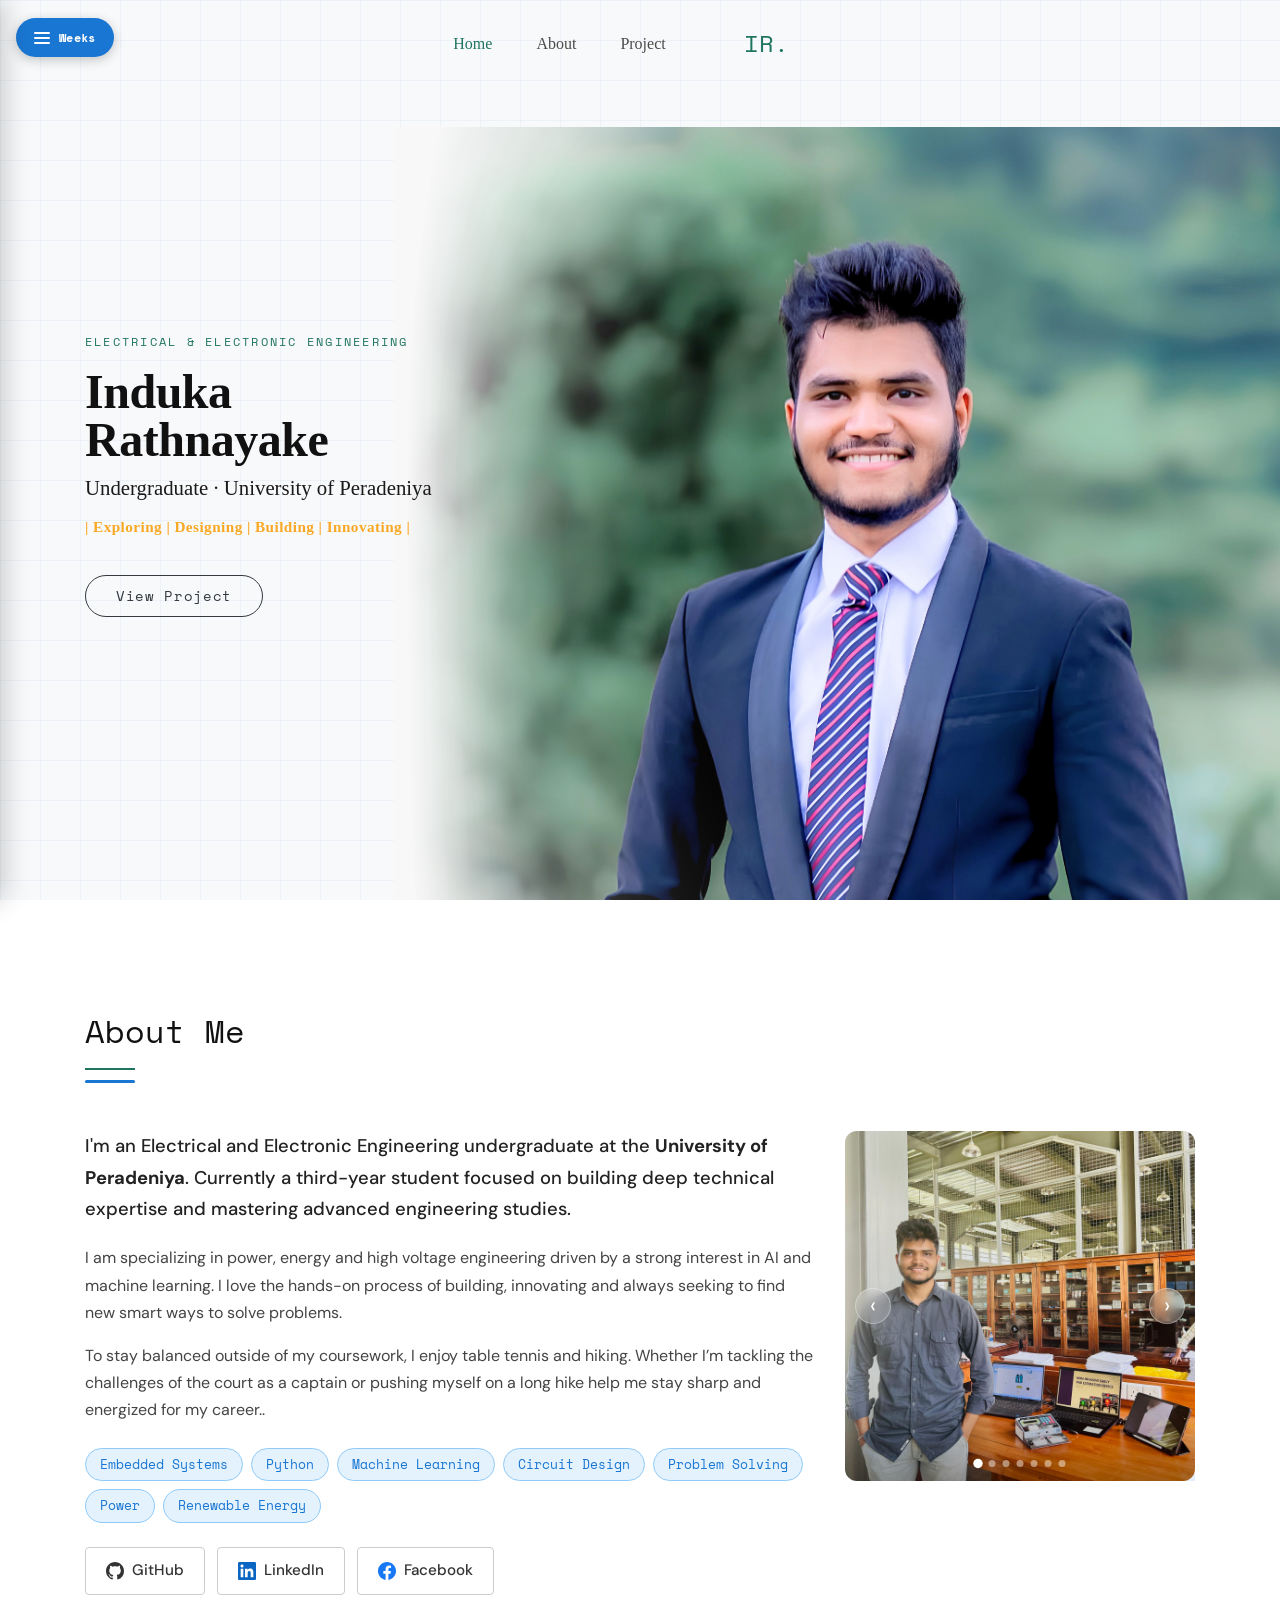
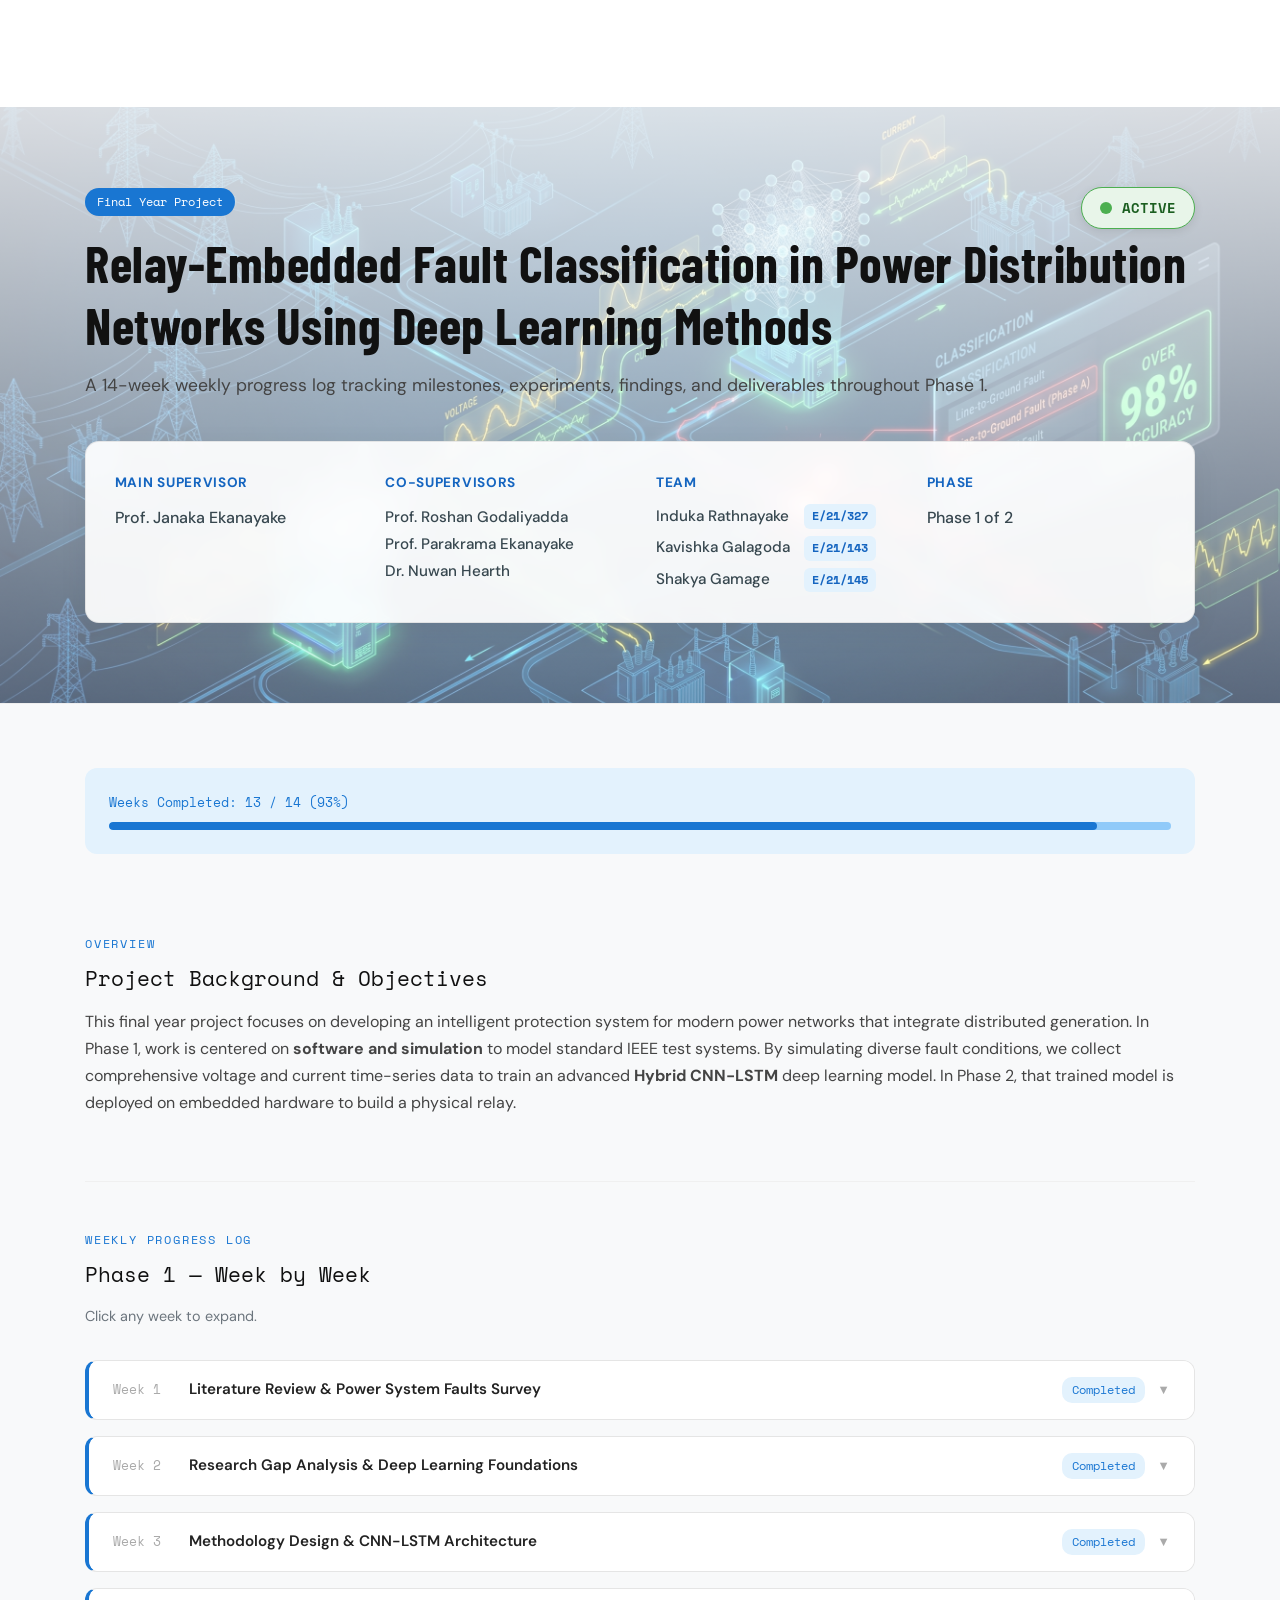
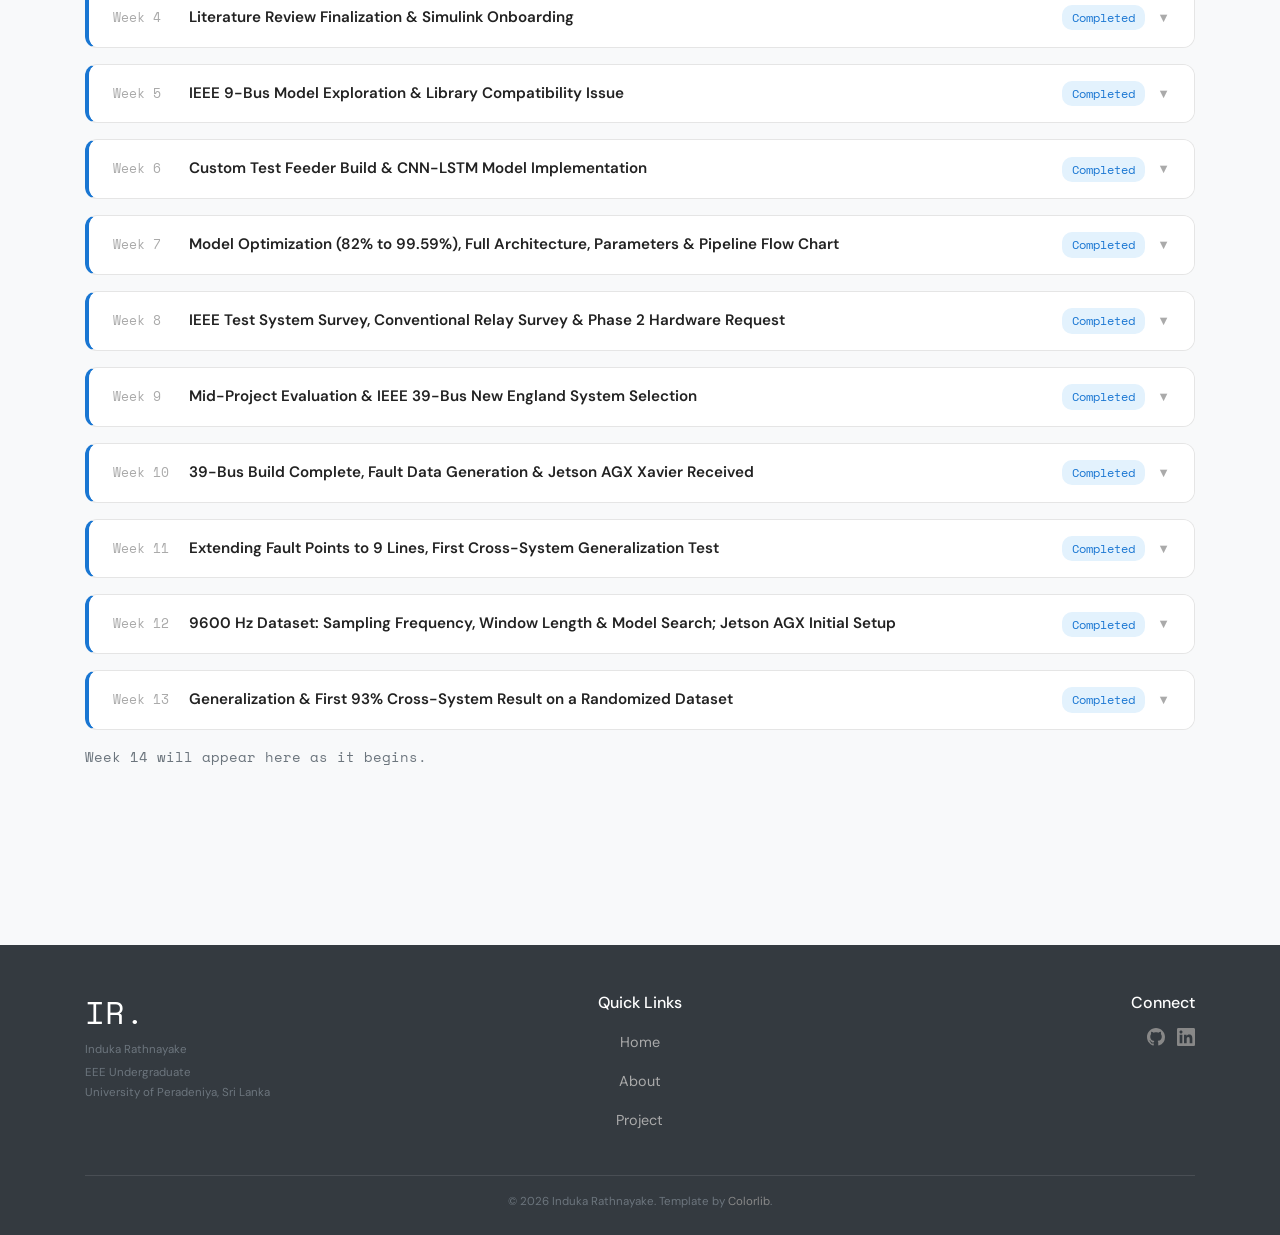
==== commit de918512: "Update index.html" ====
--- a/index.html
+++ b/index.html
@@ -440,7 +440,7 @@
                   <h3>Phase 1 &mdash; Week by Week</h3>
                   <p class="text-muted" style="font-size:0.9rem;">Click any week to expand.</p>
                   <div class="weeks-container" id="weeksContainer"></div>
-                  <p class="text-muted" style="font-size:0.85rem; margin-top:1rem; font-family:'Space Mono',monospace;">Weeks 11 &ndash; 14 will appear here as they begin.</p>
+                  <p class="text-muted" style="font-size:0.85rem; margin-top:1rem; font-family:'Space Mono',monospace;">Week 14 will appear here as it begins.</p>
                 </div>
               </div>
             </div>
@@ -1052,7 +1052,7 @@
     </div>
 
     <p class="week-section-title">Hardware Received: Jetson AGX Xavier</p>
-    <p class="week-content-text">The <strong>Jetson AGX Xavier</strong> I requested by official mail in Week 8 was received this week from the Department of Electrical and Electronic Engineering, arranged through <strong>Dr. Tharindu Weerakoon</strong>, with the documentation cleared by the caretaker, <strong>Mr. Dhanushka</strong>. This is the board the trained model gets deployed on in Phase 2 to build the physical relay. To get familiar with the platform I worked through two introductory videos.</p>
+    <p class="week-content-text">The <strong>Jetson AGX Xavier</strong> I requested by official mail in Week 8 was received this week from the Department of Electrical and Electronic Engineering, arranged through <strong>Dr. Tharindu Weerakoon</strong>, with the documentation cleared by the caretaker, <strong>Mr. Dhanushka</strong> and the officiel request letter made by <strong>E/21/143</strong> was handed over. This is the board the trained model gets deployed on in Phase 2 to build the physical relay. To get familiar with the platform I worked through two introductory videos.</p>
     <div style="margin-bottom:1.5rem;"><p class="week-section-title">&#128444;&#65039; Jetson AGX Xavier &mdash; Received from the EEE Department</p><img src="projects/fyp-files/week10_jetson_agx.jpg" alt="Jetson AGX Xavier board" style="max-width:100%; border-radius:8px; border:1px solid #e0e0e0;" loading="lazy"></div>
     <div style="margin-bottom:1.5rem;"><p class="week-section-title">&#9654;&#65039; NVIDIA Jetson AGX Xavier Developer Kit &mdash; Unboxing and Demonstration</p><div style="position:relative; padding-bottom:56.25%; height:0; overflow:hidden; border-radius:8px; background:#000;"><iframe src="https://www.youtube.com/embed/l5vOD1FenN8" style="position:absolute; top:0; left:0; width:100%; height:100%; border:none;" allowfullscreen loading="lazy"></iframe></div></div>
     <div style="margin-bottom:1.5rem;"><p class="week-section-title">&#9654;&#65039; NVIDIA Jetson AGX Xavier Developer Kit &mdash; Introduction (NVIDIA Official Release)</p><div style="position:relative; padding-bottom:56.25%; height:0; overflow:hidden; border-radius:8px; background:#000;"><iframe src="https://www.youtube.com/embed/XoWW5HiGHsg" style="position:absolute; top:0; left:0; width:100%; height:100%; border:none;" allowfullscreen loading="lazy"></iframe></div></div>
@@ -1067,6 +1067,138 @@
 
     <p class="week-section-title">Challenges &amp; Solutions</p>
     <div class="challenge-block">Data generation is the bottleneck. Each simulation of the full 39-bus system takes a long time, then the simulation crashes partway through long runs, so a failed run can lose hours of work. 450 samples is well short of what the model needs. The fix has to be structural rather than rerunning and hoping. Shorter simulation batches, so a crash costs one batch instead of an entire run. Saving each result to disk the moment it completes, so nothing is lost when the process dies. Solving this is the first task of next week.</div>
+  `;
+
+  // ---------- Week 11 ----------
+  var week11Html = `
+    <span class="ilo-line">ILO1 &middot; Scientific Principles &nbsp;&nbsp; ILO4 &middot; Communication</span>
+    <p class="week-section-title">Deliverables</p>
+    <p class="week-content-text">New Dataset Across 9 Relay Points on the IEEE 39-Bus System, Cross-System Evaluation Results (9-Bus &amp; 14-Bus), Supervisor Meeting Outcome, New 9600 Hz Data Collection Started</p>
+
+    <p class="week-section-title">What I Did This Week</p>
+    <p class="week-content-text">Up to Week 10 the 39-bus dataset only came from two lines, 21&ndash;16 and 21&ndash;22. This week fault injection was extended to <strong>9 lines across the network</strong>, so the model now sees relay points spread through the meshed core rather than one corner of it. To keep the comparison fair across the group, both collaborator systems were widened in parallel: E/21/143 extended the 9-bus system from 2 to 6 relay points, then E/21/145 did the same on the 14-bus system.</p>
+
+    <div style="margin-bottom:1.5rem;"><p class="week-section-title">&#128444;&#65039;Fault Injection Model, v2 &mdash; 9 Lines Faulted (Simulink)</p><img src="projects/fyp-files/week11_39bus_9points_simulink.png" alt="39-Bus Simulink model with 9 relay points instrumented" style="max-width:640px; width:100%; display:block; margin:0 auto 4px; border-radius:8px; border:1px solid #e0e0e0;" loading="lazy"></div>
+    <p class="file-note">Files for this section, in the Google Drive folder:</p>
+    <div class="file-row">
+
+      <a href="https://drive.google.com/file/d/1TFEskYVOcCE7CeLmHGVXlIb38dNsUPTo/view?usp=drive_link" target="_blank" rel="noopener" class="file-card"> E21327_IEEE39_Bus_System_9_relay_points (simulink file) <span class="fc-label">DRIVE</span></a>
+      <!https://drive.google.com/file/d/1TFEskYVOcCE7CeLmHGVXlIb38dNsUPTo/view?usp=drive_link>
+    </div>
+
+    <ul class="activity-list">
+      <li>Generated a new sample dataset at 1200 Hz across the 9 relay point on the 39-bus network.</li>
+      <li>Upgraded the deep learning model on this wider dataset. It scored <strong>94.44%</strong> on its own held-out test set.</li>
+      <li>Got two test sets from my projectmates.Borrowed the 9-bus dataset from E/21/143 and the 14-bus dataset from E/21/145 as external test set. Then ran the 39-bus model on both <strong>without retraining</strong>.</li>
+      <li>Cross-system result: <strong>99.5%</strong> on the 9-bus data, <strong>78.4%</strong> on the 14-bus data. A steep fall from 94.44%, so the model generalizes far worse than its own-system number suggests.</li>
+    </ul>
+
+    <div style="margin-bottom:1.5rem;"><p class="week-section-title">&#128444;&#65039; Cross-System Evaluation &mdash; 94.44% Own System vs 47% and 29% Elsewhere</p><img src="projects/fyp-files/week11_cross_system_results.png" alt="Cross-system evaluation results on 9-bus and 14-bus data" style="max-width:640px; width:100%; display:block; margin:0 auto 4px; border-radius:8px; border:1px solid #e0e0e0;" loading="lazy"></div>
+    <p class="file-note">Files for this section, in the Google Drive folder:</p>
+    <div class="file-row">
+      <a href="https://drive.google.com/drive/folders/19GISOJroidFl6zikunrHNTYOmIKTob_E?usp=drive_link" target="_blank" rel="noopener" class="file-card">Cross-System Evaluation Results (9-Bus &amp; 14-Bus) <span class="fc-label">DRIVE</span></a>
+      <!https://drive.google.com/drive/folders/19GISOJroidFl6zikunrHNTYOmIKTob_E?usp=drive_link>
+    </div>
+
+    <p class="week-section-title">Supervisor Meeting</p>
+    <p class="week-content-text">Discussed these findings with Prof. J.B.Ekanayake. His directive was clear. The priority now is a <strong>genuinely generalized deep learning model</strong>, not a higher own-system number. So, the next step was to get help from the co-supervisors on how to approach that. Following the meeting, a new dataset collection began from the simulation at a much higher sampling rate of <strong>9600 Hz</strong> thought as a universal reference I can build from.</p>
+
+    <p class="week-section-title">Challenges &amp; Solutions</p>
+    <div class="challenge-block">The 94.44% to 29% gap is not a bug, so it is the most important result of the week. A model that scores well on its own system and collapses on another has learned something about that one system rather than about faults in general, then that is exactly the failure the rest of Phase 1 now has to solve. Coordinating three separate student-built simulations to reach a comparable relay point count also took real back and forth, since each system's topology places relay points differently.</div>
+  `;
+
+  // ---------- Week 12 ----------
+  var week12Html = `
+    <span class="ilo-line">ILO1 &middot; Scientific Principles &nbsp;&nbsp; ILO2 &middot; Execution &amp; Planning</span>
+    <p class="week-section-title">Deliverables</p>
+    <p class="week-content-text">9600 Hz Master Dataset, Sampling Frequency Study, Window Length Study, Model Architecture Search (with HGB Finding), Jetson AGX Xavier Initial Setup Verified</p>
+
+    <p class="week-section-title">What I Did This Week</p>
+    <p class="week-content-text">The 9600 Hz dataset from Week 11's directive came through this week, so it was used as a master reference: 9600 Hz gives <strong>192 samples per 50 Hz cycle</strong>, fine enough resolution that every lower rate the group actually deploys at can be produced by <strong>decimating this one dataset</strong> rather than resimulating from scratch. That is the same simulate-once-then-decimate approach established in earlier weeks, now applied at the highest useful rate.</p>
+    <p class="file-note">Files for this section, in the Google Drive folder:</p>
+    <div class="file-row">
+      <a href="https://drive.google.com/drive/folders/1pw6iHWPU0SSAQVa_IH-7W4FuD3jOz-UE?usp=drive_link" target="_blank" rel="noopener" class="file-card">9600 Hz Master Dataset <span class="fc-label">DRIVE</span></a>
+      <!https://drive.google.com/drive/folders/1pw6iHWPU0SSAQVa_IH-7W4FuD3jOz-UE?usp=drive_link>
+    </div>
+
+    <p class="week-section-title">Findings from the High-Rate Dataset</p>
+    <div style="margin-bottom:1.5rem;"><p class="week-section-title">&#128444;&#65039; Sampling Frequency Study &mdash; Accuracy vs Decimated Rate</p><img src="projects/fyp-files/week12_sampling_frequency_study.png" alt="Sampling frequency study, accuracy against decimated rate" style="max-width:640px; width:100%; display:block; margin:0 auto 4px; border-radius:8px; border:1px solid #e0e0e0;" loading="lazy"></div>
+    <p class="week-content-text"><strong>Best sampling frequency was found as 2400 Hz</strong> by testing the same dl model with the same data set with different sampling frequencies.</p>
+
+    <div style="margin-bottom:1.5rem;"><p class="week-section-title">&#128444;&#65039; Window Length Study &mdash; Accuracy vs Input Window Size</p><img src="projects/fyp-files/week12_window_length_study.png" alt="Window length study, accuracy against input window size" style="max-width:640px; width:100%; display:block; margin:0 auto 4px; border-radius:8px; border:1px solid #e0e0e0;" loading="lazy"></div>
+    <p class="week-content-text">Retested the current model across several input window sizes on the new data to check whether the window length tuned on the dataset still holds. After doing Window length sensitivity, I found that <strong>1 Pre-event 2 Post-event window is more accurate than currenty using 0.5 Post-event 2 Pre-event window size.</strong> Also, <strong>2 Pre-event 4 Post-event window is the worst</strong></p>
+
+    <div style="margin-bottom:1.5rem;"><p class="week-section-title">&#128444;&#65039; Ablation Study &mdash; Incremental Accuracy Contribution per Component</p><img src="projects/fyp-files/waterfall.png" alt="Waterfall chart, incremental accuracy contribution per component" style="max-width:640px; width:100%; display:block; margin:0 auto 4px; border-radius:8px; border:1px solid #e0e0e0;" loading="lazy"></div>
+    <p class="week-content-text">Ran an <strong>ablation study</strong>, adding one component to the pipeline at a time: CNN alone scored <strong>89.5%</strong>, +BiLSTM added <strong>+1.0</strong>, +Attention added a further <strong>+1.9</strong>, then +MultiTask <strong>cost &minus;2.9</strong>, and +Domain (the full model) recovered <strong>+1.4</strong>. Attention is the strongest single addition; the multi-task head is the only component that hurts accuracy on its own.</p>
+
+    <div style="margin-bottom:1.5rem;"><p class="week-section-title">&#128444;&#65039; Digged about Model architecture </p><img src="projects/fyp-files/week12_benchmark_summary.png" alt="Benchmark summary across candidate architectures" style="max-width:640px; width:100%; display:block; margin:0 auto 4px; border-radius:8px; border:1px solid #e0e0e0;" loading="lazy"></div>
+    <p class="week-content-text">I also did a <strong>Model architecture search.</strong> Benchmarked a wide set of candidates against the same features and folds alongside classical baselines.</p>
+
+    <p class="week-content-text"><strong>Key finding.</strong> A classical <strong>HistGradientBoosting (HGB)</strong> baseline increased the train accuracy and beated most of the neural network candidates on the same feature set. That is a genuinely useful result to report honestly since a simpler, cheaper model doing as well as a deep network changes what "best model" means for an embedded relay.</p>
+
+    <p class="week-content-text">Also i did <strong>feature importance study, fault resistance study, fault distance study</strong>. All these results ffiles are attached below</p>
+    <p class="file-note">Files for this section, in the Google Drive folder:</p>
+    <div class="file-row">
+      <a href="https://drive.google.com/drive/folders/1gEaL_xO6d2ktvpesYixQieT73n6N9XEI?usp=drive_link" target="_blank" rel="noopener" class="file-card">Sampling Frequency &amp; Window Length Study Results <span class="fc-label">DRIVE</span></a>
+      <!https://drive.google.com/drive/folders/1gEaL_xO6d2ktvpesYixQieT73n6N9XEI?usp=drive_link>
+    </div>
+
+    <p class="week-section-title">Jetson AGX Xavier &mdash; Initial Setup</p>
+    <p class="week-content-text">Started the initial hardware setup for Phase 2. On opening the component box, a note was found with a contact number left by a senior student, <strong>Induwara Aiya</strong>, who had used the board before. Three setup and verification videos were watched to understand what state the board should be in.</p>
+    <div style="margin-bottom:1.5rem;"><p class="week-section-title">&#128444;&#65039; Jetson AGX Xavier &mdash; Initial Setup and Verification</p><img src="projects/fyp-files/week12_jetson_agx_setup.jpg" alt="Jetson AGX Xavier initial setup and verification" style="max-width:640px; width:100%; display:block; margin:0 auto 4px; border-radius:8px; border:1px solid #e0e0e0;" loading="lazy"></div>
+    <div style="margin-bottom:1.5rem;"><p class="week-section-title">&#9654;&#65039; NVIDIA Jetson AGX Xavier &mdash; Setup Reference Video 1</p><div style="position:relative; padding-bottom:56.25%; height:0; overflow:hidden; border-radius:8px; background:#000;"><iframe src="https://www.youtube.com/embed/-nX8eD7FusQ" style="position:absolute; top:0; left:0; width:100%; height:100%; border:none;" allowfullscreen loading="lazy"></iframe></div></div>
+    <div style="margin-bottom:1.5rem;"><p class="week-section-title">&#9654;&#65039; NVIDIA Jetson AGX Xavier &mdash; Setup Reference Video 2</p><div style="position:relative; padding-bottom:56.25%; height:0; overflow:hidden; border-radius:8px; background:#000;"><iframe src="https://www.youtube.com/embed/LUxyNyCl4ro" style="position:absolute; top:0; left:0; width:100%; height:100%; border:none;" allowfullscreen loading="lazy"></iframe></div></div>
+    <div style="margin-bottom:1.5rem;"><p class="week-section-title">&#9654;&#65039; NVIDIA Jetson AGX Xavier &mdash; Setup Reference Video 3</p><div style="position:relative; padding-bottom:56.25%; height:0; overflow:hidden; border-radius:8px; background:#000;"><iframe src="https://www.youtube.com/embed/5_yK_QiNIaM" style="position:absolute; top:0; left:0; width:100%; height:100%; border:none;" allowfullscreen loading="lazy"></iframe></div></div>
+    <p class="week-content-text">Checking the board against those videos confirmed that <strong>JetPack was already installed and configured</strong>, so the initial OS flashing step that the videos walk through was not needed. That is a real time saving, found by inspecting the board rather than assuming a fresh setup was required.</p>
+
+  `;
+
+  // ---------- Week 13 ----------
+  var week13Html = `
+    <span class="ilo-line">ILO1 &middot; Scientific Principles &nbsp;&nbsp; ILO3 &middot; Technical Reporting</span>
+    <p class="week-section-title">Deliverables</p>
+    <p class="week-content-text">Root Cause of the Cross-System Generalization Failure, New Randomized Simulink Model, Approximately 900-Sample Dataset (v3), 93% Cross-System Accuracy Result</p>
+
+    <p class="week-section-title">What I Did This Week</p>
+    <p class="week-content-text">This week's focus was building the data that a genuinely generalized model needs, not just a bigger version of what already existed.</p>
+
+    <p class="week-section-title">Root Cause Identified</p>
+    <div class="challenge-block">Found the actual cause of the 29% to 47% collapse from Week 11. <strong>All three simulations 39-bus, 9-bus and 14-bus were triggering their faults at the exact same fixed time instant.</strong> That single shared detail let the model learn fault-inception timing as a shortcut feature instead of learning the fault signature itself, so it looked accurate on its own system and fell apart everywhere else, because the three systems disagree on that one hidden cue. This is the central finding of the week.So, the generalization gap was not a modelling failure, it was a <strong>simulation design flaw common to all three datasets</strong>.</div>
+    <div style="margin-bottom:1.5rem;"><p class="week-section-title">&#128444;&#65039; Trigger Time Comparison &mdash; The Same Fixed Inception Instant Across All Three Systems</p><img src="projects/fyp-files/week13_trigger_time_bug_comparison.png" alt="Trigger time comparison across the three simulations" style="max-width:640px; width:100%; display:block; margin:0 auto 4px; border-radius:8px; border:1px solid #e0e0e0;" loading="lazy"></div>
+
+    <p class="week-section-title">Building a Genuinely Randomized Dataset</p>
+    <p class="week-content-text">Beyond fixing the trigger-time issue and normalizing the data across systems, a fuller checklist of what a generalized dataset actually needs to vary was worked out:</p>
+    <ul class="activity-list">
+      <li><strong>Operating point diversity:</strong> randomized generator outputs, voltage setpoints, slack generation, and reactive power dispatch, so the network is not always faulted from the same steady state.</li>
+      <li><strong>Fault inception angle diversity:</strong> faults triggered across a spread of angles rather than one fixed instant.</li>
+      <li><strong>Loading diversity:</strong> varying system loading conditions.</li>
+      <li><strong>Measurement diversity:</strong> data generated across SI units, per-unit, different scaling conventions, and different CT/PT ratios, so the model cannot key on a unit convention as a shortcut.</li>
+      <li><strong>Noise diversity:</strong> realistic measurement noise varied across samples.</li>
+      <li><strong>Generalized data harmonization:</strong> bringing all of the above together into one consistent generation pipeline rather than three separate ad hoc setups.</li>
+    </ul>
+
+    <p class="week-section-title">Result</p>
+    <p class="week-content-text">Built a new Simulink model incorporating all of these randomization axes and started generating data. <strong>Nearly 900 samples so far.</strong></p>
+    <div style="margin-bottom:1.5rem;"><p class="week-section-title">&#128444;&#65039; New Randomized Simulink Model &mdash; All Randomization Axes Incorporated</p><img src="projects/fyp-files/week13_randomized_simulink_model.png" alt="New randomized Simulink model" style="max-width:640px; width:100%; display:block; margin:0 auto 4px; border-radius:8px; border:1px solid #e0e0e0;" loading="lazy"></div>
+    <div style="margin-bottom:1.5rem;"><p class="week-section-title">&#128444;&#65039; Dataset v3 &mdash; Approximately 900 Samples Generated</p><img src="projects/fyp-files/week13_dataset_900_samples.png" alt="Dataset v3 with approximately 900 samples" style="max-width:640px; width:100%; display:block; margin:0 auto 4px; border-radius:8px; border:1px solid #e0e0e0;" loading="lazy"></div>
+    <p class="file-note">Files for this section, in the Google Drive folder:</p>
+    <div class="file-row">
+      <a href="https://drive.google.com/drive/folders/REPLACE_ME" target="_blank" rel="noopener" class="file-card">Randomized Fault Injection Model, v3 (Simulink) <span class="fc-label">DRIVE</span></a>
+      <!-- TODO: replace REPLACE_ME with the real Drive link for this file -->
+      <a href="https://drive.google.com/drive/folders/REPLACE_ME" target="_blank" rel="noopener" class="file-card">Randomized Dataset v3 &mdash; Approximately 900 Samples <span class="fc-label">DRIVE</span></a>
+      <!-- TODO: replace REPLACE_ME with the real Drive link for this file -->
+    </div>
+
+    <p class="week-content-text">Retrained the <strong>CNN-BiLSTM-Attention plus HGB fusion</strong> model on this new dataset, then evaluated it on a normalized test set from E/21/145's 14-bus system. Result: <strong>93% accuracy, up from 29%</strong> on the same kind of cross-system test three weeks ago. That is the first real evidence that the generalization problem is <strong>solvable, not just diagnosable</strong>.</p>
+    <div style="margin-bottom:1.5rem;"><p class="week-section-title">&#128444;&#65039; Cross-System Result &mdash; 93% on the 14-Bus Test Set, Up From 29%</p><img src="projects/fyp-files/week13_93pct_result_summary.png" alt="93 percent cross-system result summary" style="max-width:640px; width:100%; display:block; margin:0 auto 4px; border-radius:8px; border:1px solid #e0e0e0;" loading="lazy"></div>
+    <p class="file-note">Files for this section, in the Google Drive folder:</p>
+    <div class="file-row">
+      <a href="https://drive.google.com/drive/folders/REPLACE_ME" target="_blank" rel="noopener" class="file-card">93% Cross-System Accuracy Result <span class="fc-label">DRIVE</span></a>
+      <!-- TODO: replace REPLACE_ME with the real Drive link for this file -->
+    </div>
+
+    <p class="week-section-title">What's Next</p>
+    <p class="week-content-text">Scale data generation toward a target of <strong>100,000 samples</strong>, then train the final model on the <strong>Jetson AGX board</strong>, which should give the resources to converge on the final generalized deep learning model.</p>
   `;
 
   var weekData = [
@@ -1241,6 +1373,24 @@
       title: "39-Bus Build Complete, Fault Data Generation & Jetson AGX Xavier Received",
       status: "completed",
       html: week10Html
+    },
+    {
+      week: 11,
+      title: "Extending Fault Points to 9 Lines, First Cross-System Generalization Test",
+      status: "completed",
+      html: week11Html
+    },
+    {
+      week: 12,
+      title: "9600 Hz Dataset: Sampling Frequency, Window Length & Model Search; Jetson AGX Initial Setup",
+      status: "completed",
+      html: week12Html
+    },
+    {
+      week: 13,
+      title: "Generalization & First 93% Cross-System Result on a Randomized Dataset",
+      status: "completed",
+      html: week13Html
     }
   ];
 
@@ -1369,18 +1519,39 @@
       container.appendChild(card);
 
       // Quick Nav Setup
+      var isCurrent = w.status === 'current';
+      var navAccent = w.status === 'completed' ? '#2e7d32' : isCurrent ? '#e65100' : '#8a93a0';
+      var navBaseBg = isCurrent ? '#fff8e1' : 'transparent';
+      var navBaseColor = isCurrent ? '#e65100' : '#555';
+
       var navLink = document.createElement('a');
       navLink.href = '#week-' + w.week;
-      navLink.textContent = 'Week ' + w.week + ' — ' + w.title.substring(0, 28) + (w.title.length > 28 ? '…' : '');
-      navLink.style.cssText = 'font-size:0.78rem;color:#555;text-decoration:none;padding:4px 8px;border-radius:6px;transition:background 0.15s; display:block;';
-      
+      navLink.title = 'Week ' + w.week + ' — ' + w.title;
+      if (isCurrent) navLink.setAttribute('aria-current', 'true');
+      navLink.style.cssText =
+        'display:flex; align-items:flex-start; gap:9px;' +
+        'font-size:0.78rem; color:' + navBaseColor + '; text-decoration:none;' +
+        'padding:7px 9px 7px 7px; border-radius:7px;' +
+        'border-left:3px solid ' + navAccent + '; background:' + navBaseBg + ';' +
+        'transition:background 0.15s, color 0.15s;';
+
+      navLink.innerHTML =
+        '<span style="flex:none; min-width:20px; padding:1px 5px; border-radius:5px;' +
+          'background:' + navAccent + '; color:#fff; font-size:0.66rem; font-weight:700;' +
+          'font-family:\'Space Mono\',monospace; text-align:center; line-height:1.5;">' +
+          w.week + '</span>' +
+        '<span style="min-width:0; display:-webkit-box; -webkit-line-clamp:2;' +
+          '-webkit-box-orient:vertical; overflow:hidden; line-height:1.35;' +
+          (isCurrent ? 'font-weight:700;' : '') + '">' + escHtml(w.title) + '</span>';
+
       navLink.onmouseover = function(){ this.style.background='#e3f2fd'; this.style.color='#1976d2'; };
-      navLink.onmouseout  = function(){ this.style.background=''; this.style.color='#555'; };
+      navLink.onmouseout  = function(){ this.style.background=navBaseBg; this.style.color=navBaseColor; };
       navLink.onclick = function(e) {
           var targetCard = document.getElementById('week-' + w.week);
           if(targetCard && !targetCard.classList.contains('open')) {
               toggleWeek(targetCard.querySelector('.week-header'));
           }
+          if (typeof toggleQuickNavPanel === 'function') toggleQuickNavPanel(false);
       };
       quickNav.appendChild(navLink);
     });
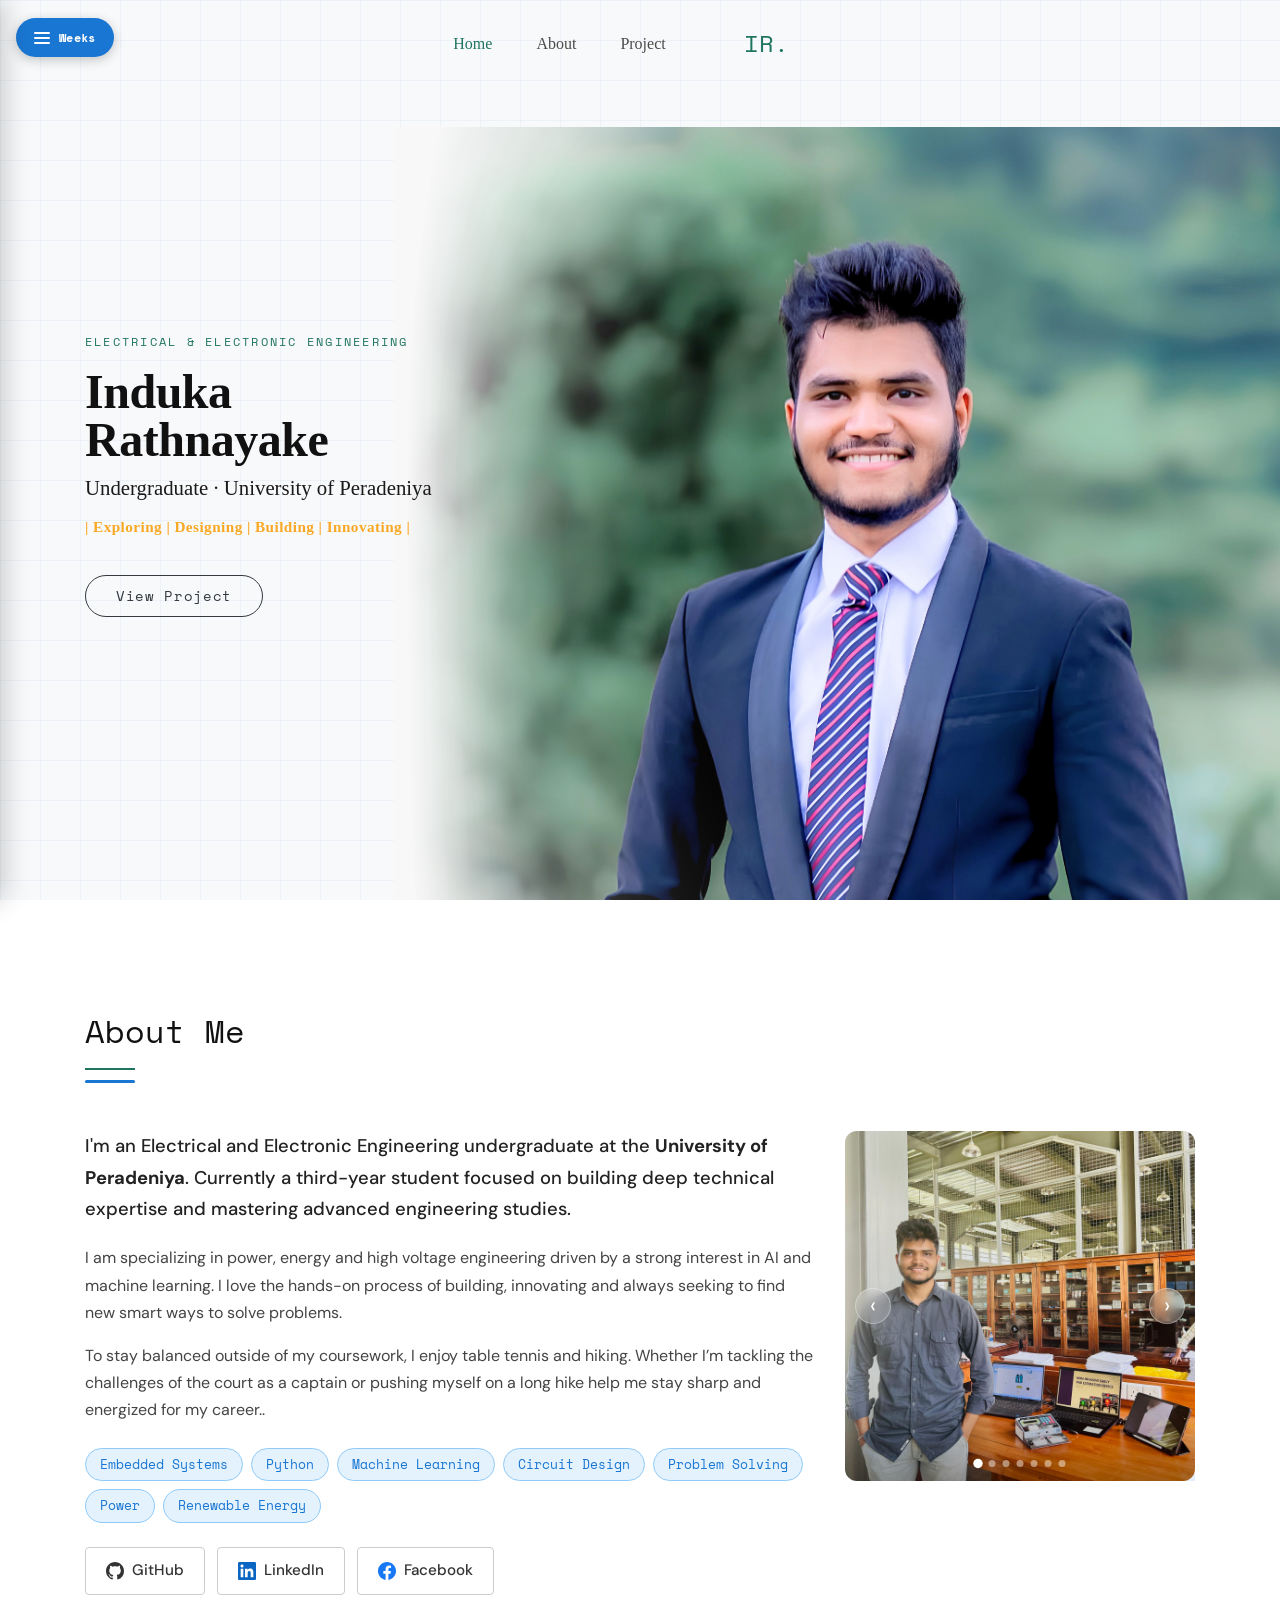
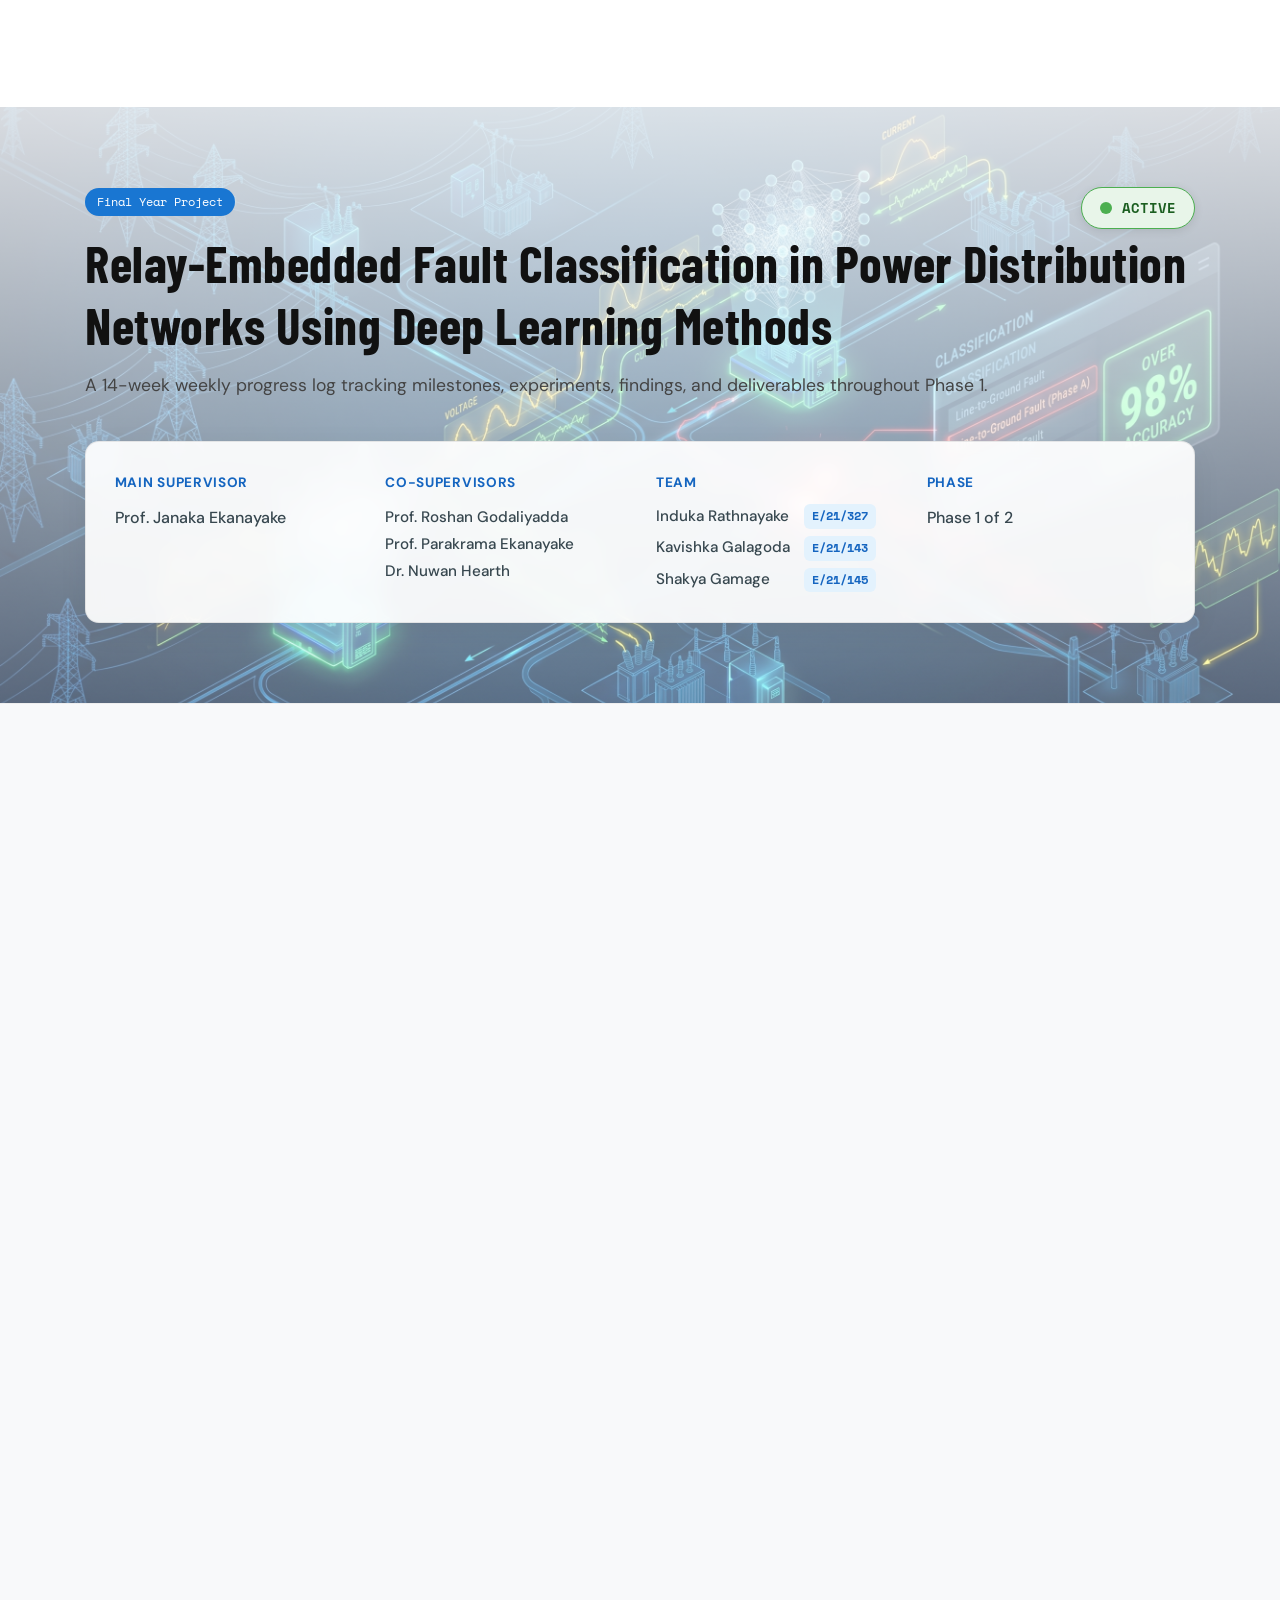
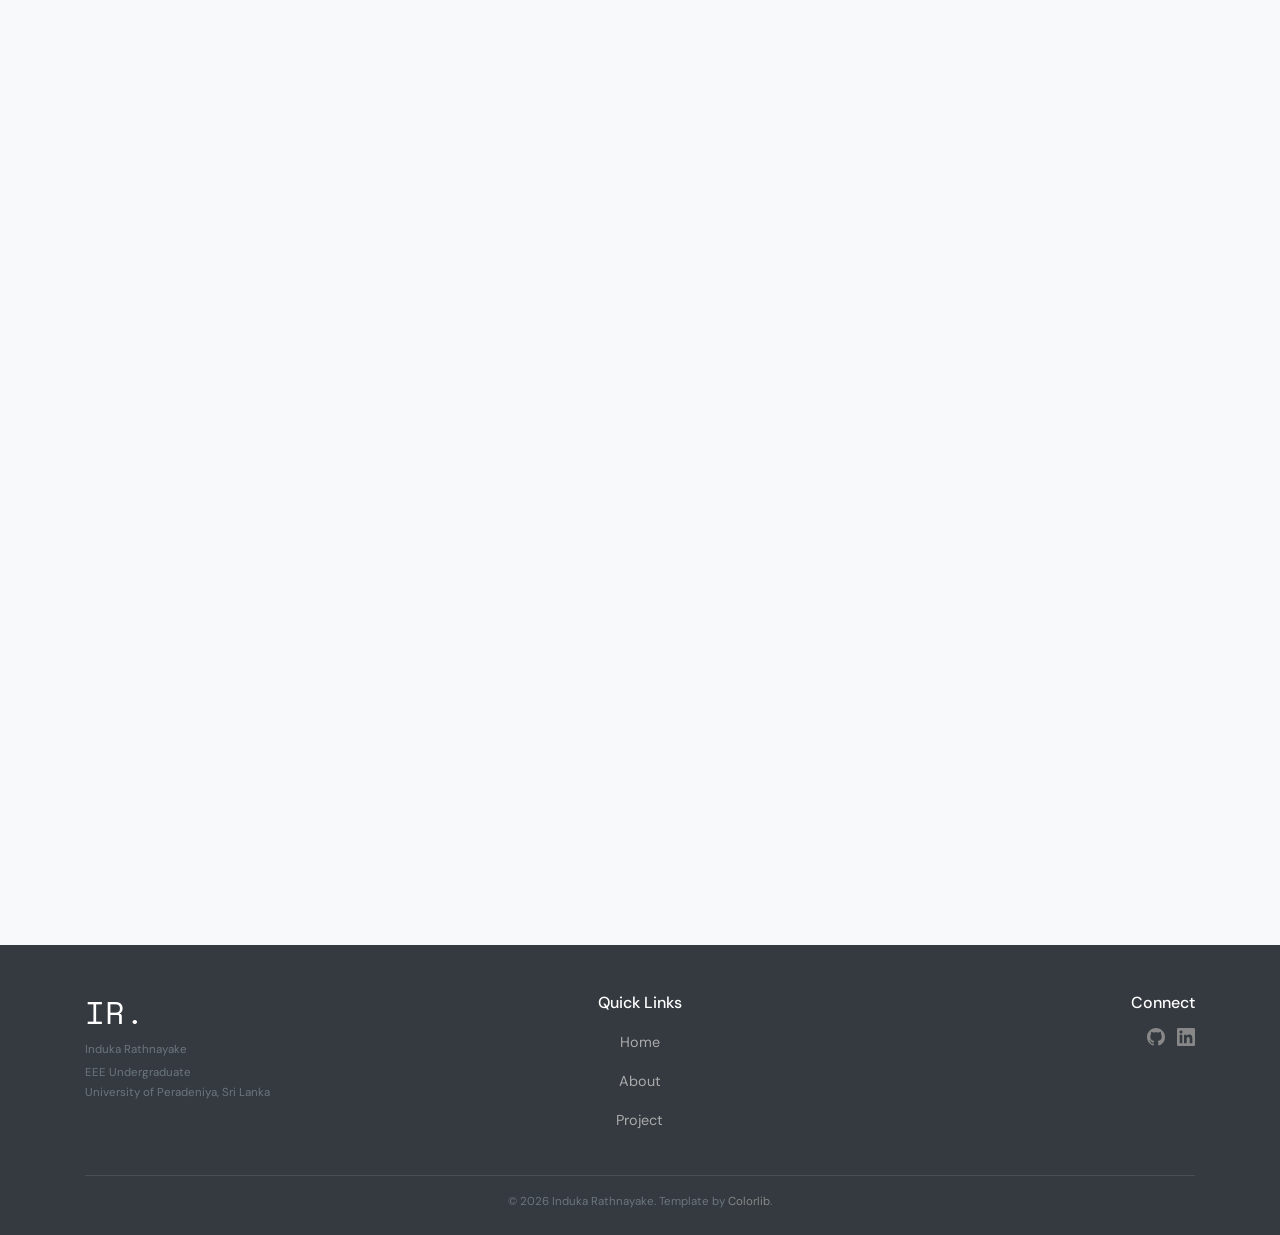
==== commit 06d4dc99: "Update index.html" ====
--- a/index.html
+++ b/index.html
@@ -1157,7 +1157,7 @@
   var week13Html = `
     <span class="ilo-line">ILO1 &middot; Scientific Principles &nbsp;&nbsp; ILO3 &middot; Technical Reporting</span>
     <p class="week-section-title">Deliverables</p>
-    <p class="week-content-text">Root Cause of the Cross-System Generalization Failure, New Randomized Simulink Model, Approximately 900-Sample Dataset (v3), 93% Cross-System Accuracy Result</p>
+    <p class="week-content-text">Root Cause of the Cross-System Generalization Failure, New Randomized Simulink Model, Approximately 900-Sample Dataset (v3), Final CNN-BiLSTM-Attention + HGB Fusion Model (Trained &amp; Attached), Colour-Coded Architecture Flow Chart, 93% Cross-System Accuracy Result</p>
 
     <p class="week-section-title">What I Did This Week</p>
     <p class="week-content-text">This week's focus was building the data that a genuinely generalized model needs, not just a bigger version of what already existed.</p>
@@ -1177,25 +1177,20 @@
       <li><strong>Generalized data harmonization:</strong> bringing all of the above together into one consistent generation pipeline rather than three separate ad hoc setups.</li>
     </ul>
 
+    <p class="week-section-title">Final Model &mdash; CNN-BiLSTM-Attention + HGB Fusion</p>
+    <p class="week-content-text">Built the final production model directly from what Week 11 and Week 12 established. From Week 11's directive: trained <strong>pooled across all three networks</strong> (ieee39 + ieee14 + ieee9), not on one system. From Week 12's ablation study and HGB finding: kept the <strong>CNN &rarr; BiLSTM &rarr; Attention</strong> trunk the ablation justified (Attention was the strongest single addition, MultiTask the only addition that hurt accuracy), and fused it with a <strong>HistGradientBoosting branch</strong> over the same 47 engineered scalars, since that classical baseline matched or beat the neural candidates on its own. The fused model gets the trunk's robustness and the HGB branch's accuracy together, rather than choosing one or the other.</p>
+
+    <div style="margin-bottom:1.5rem;"><p class="week-section-title">&#127912; Final Pipeline</p><img src="projects/fyp-files/week13_final_model_flowchart.png" alt="Flow chart of the final CNN-BiLSTM-Attention plus HGB fusion pipeline" style="max-width:640px; width:100%; display:block; margin:0 auto 4px; border-radius:8px; border:1px solid #e0e0e0;" loading="lazy"></div>
+
+    <p class="file-note">Files for this section, attached directly in the repository:</p>
+    <div class="file-row">
+      <a href="projects/fyp-files/week13_final_model_inference.py" target="_blank" rel="noopener" class="file-card">Final Model &mdash; Self-Contained Inference Script (Python) <span class="fc-label">FILE</span></a>
+    </div>
+
     <p class="week-section-title">Result</p>
     <p class="week-content-text">Built a new Simulink model incorporating all of these randomization axes and started generating data. <strong>Nearly 900 samples so far.</strong></p>
-    <div style="margin-bottom:1.5rem;"><p class="week-section-title">&#128444;&#65039; New Randomized Simulink Model &mdash; All Randomization Axes Incorporated</p><img src="projects/fyp-files/week13_randomized_simulink_model.png" alt="New randomized Simulink model" style="max-width:640px; width:100%; display:block; margin:0 auto 4px; border-radius:8px; border:1px solid #e0e0e0;" loading="lazy"></div>
-    <div style="margin-bottom:1.5rem;"><p class="week-section-title">&#128444;&#65039; Dataset v3 &mdash; Approximately 900 Samples Generated</p><img src="projects/fyp-files/week13_dataset_900_samples.png" alt="Dataset v3 with approximately 900 samples" style="max-width:640px; width:100%; display:block; margin:0 auto 4px; border-radius:8px; border:1px solid #e0e0e0;" loading="lazy"></div>
-    <p class="file-note">Files for this section, in the Google Drive folder:</p>
-    <div class="file-row">
-      <a href="https://drive.google.com/drive/folders/REPLACE_ME" target="_blank" rel="noopener" class="file-card">Randomized Fault Injection Model, v3 (Simulink) <span class="fc-label">DRIVE</span></a>
-      <!-- TODO: replace REPLACE_ME with the real Drive link for this file -->
-      <a href="https://drive.google.com/drive/folders/REPLACE_ME" target="_blank" rel="noopener" class="file-card">Randomized Dataset v3 &mdash; Approximately 900 Samples <span class="fc-label">DRIVE</span></a>
-      <!-- TODO: replace REPLACE_ME with the real Drive link for this file -->
-    </div>
-
-    <p class="week-content-text">Retrained the <strong>CNN-BiLSTM-Attention plus HGB fusion</strong> model on this new dataset, then evaluated it on a normalized test set from E/21/145's 14-bus system. Result: <strong>93% accuracy, up from 29%</strong> on the same kind of cross-system test three weeks ago. That is the first real evidence that the generalization problem is <strong>solvable, not just diagnosable</strong>.</p>
-    <div style="margin-bottom:1.5rem;"><p class="week-section-title">&#128444;&#65039; Cross-System Result &mdash; 93% on the 14-Bus Test Set, Up From 29%</p><img src="projects/fyp-files/week13_93pct_result_summary.png" alt="93 percent cross-system result summary" style="max-width:640px; width:100%; display:block; margin:0 auto 4px; border-radius:8px; border:1px solid #e0e0e0;" loading="lazy"></div>
-    <p class="file-note">Files for this section, in the Google Drive folder:</p>
-    <div class="file-row">
-      <a href="https://drive.google.com/drive/folders/REPLACE_ME" target="_blank" rel="noopener" class="file-card">93% Cross-System Accuracy Result <span class="fc-label">DRIVE</span></a>
-      <!-- TODO: replace REPLACE_ME with the real Drive link for this file -->
-    </div>
+    <div style="margin-bottom:1.5rem;"><p class="week-section-title">&#128444;&#65039; Cross-System Result &mdash; E/21/145 New 14-Bus System (genaralized) - 93% Accuracy</p><img src="projects/fyp-files/week13_shakya_new_evaluate.png" alt="Cross-system evaluation result on E/21/145's 14-bus system, 93 percent accuracy" style="max-width:640px; width:100%; display:block; margin:0 auto 4px; border-radius:8px; border:1px solid #e0e0e0;" loading="lazy"></div>
+    <div style="margin-bottom:1.5rem;"><p class="week-section-title">&#128444;&#65039; Cross-System Result &mdash; E/21/143 Laxapana New Bus System - 84.3% Accuracy</p><img src="projects/fyp-files/week13_laxapana_evaluate.png" alt="Cross-system evaluation result on E/21/143 Laxapana 9-bus system" style="max-width:640px; width:100%; display:block; margin:0 auto 4px; border-radius:8px; border:1px solid #e0e0e0;" loading="lazy"></div>
 
     <p class="week-section-title">What's Next</p>
     <p class="week-content-text">Scale data generation toward a target of <strong>100,000 samples</strong>, then train the final model on the <strong>Jetson AGX board</strong>, which should give the resources to converge on the final generalized deep learning model.</p>
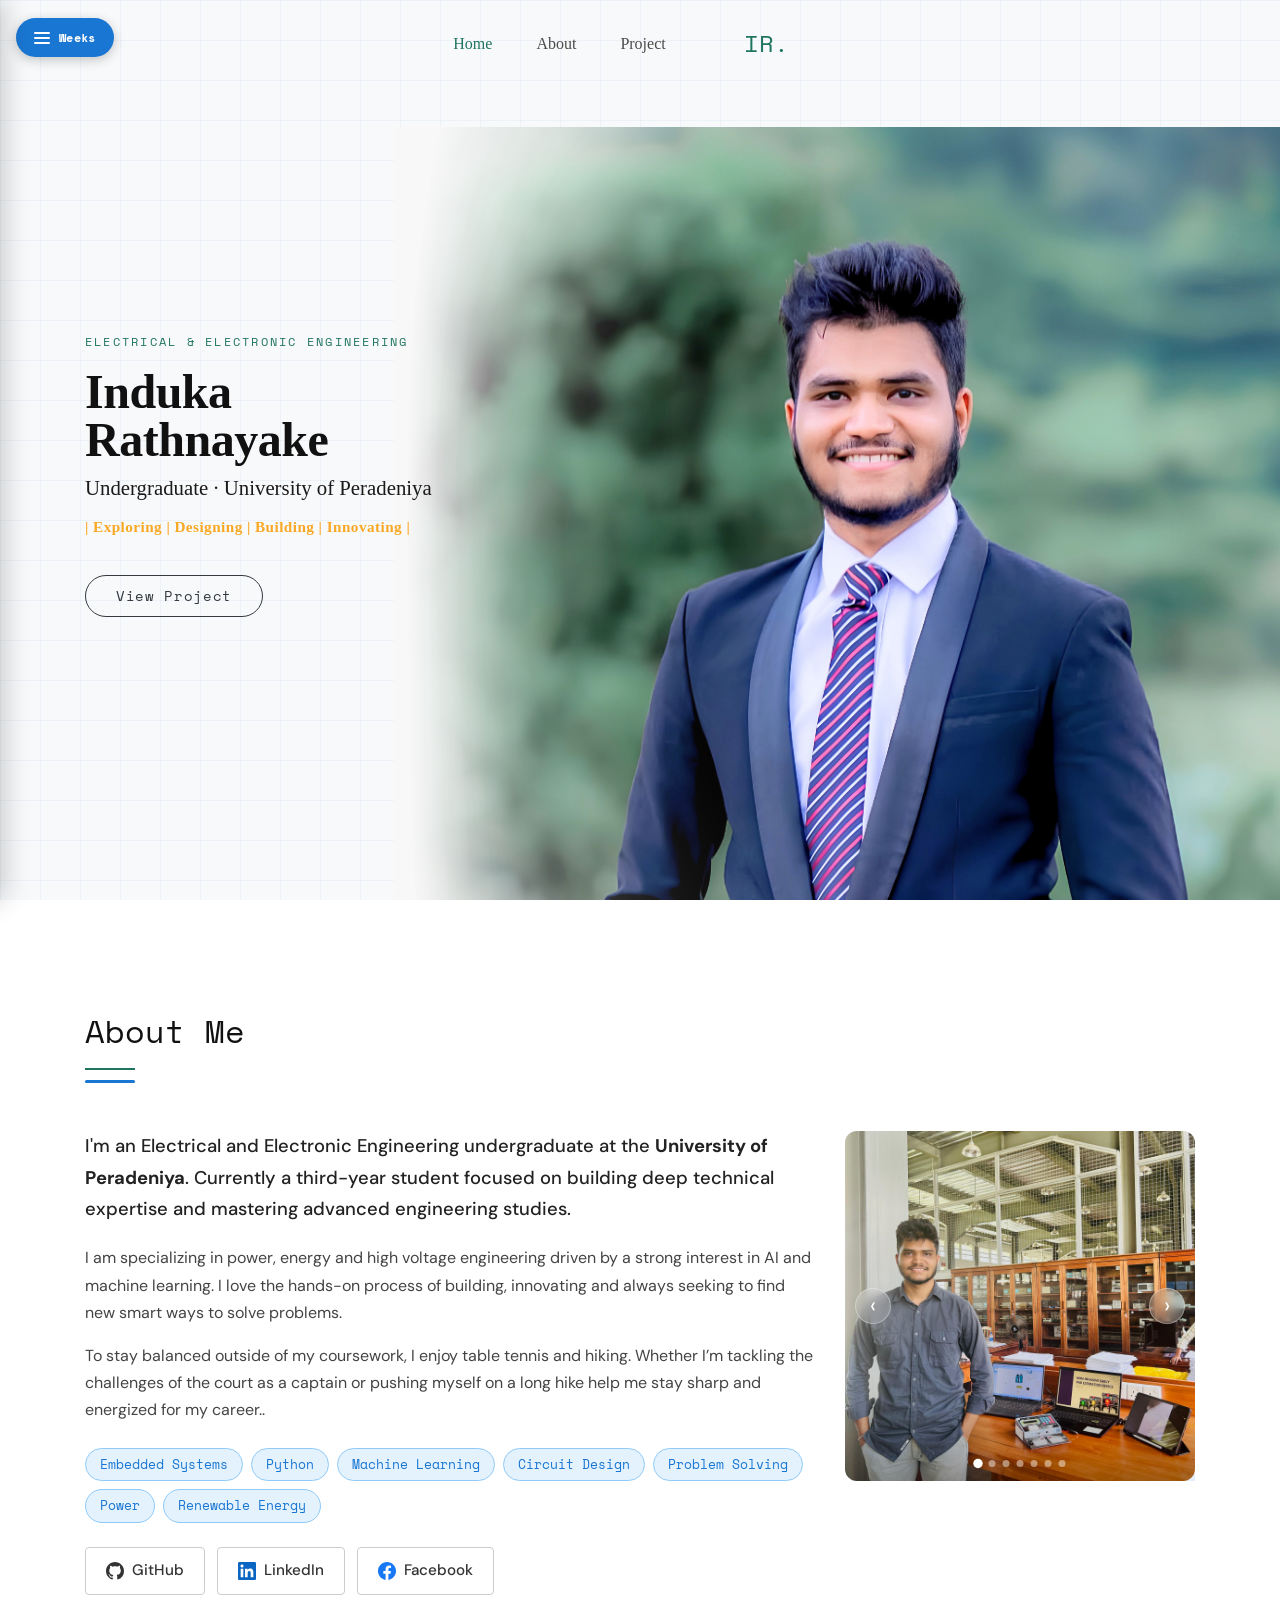
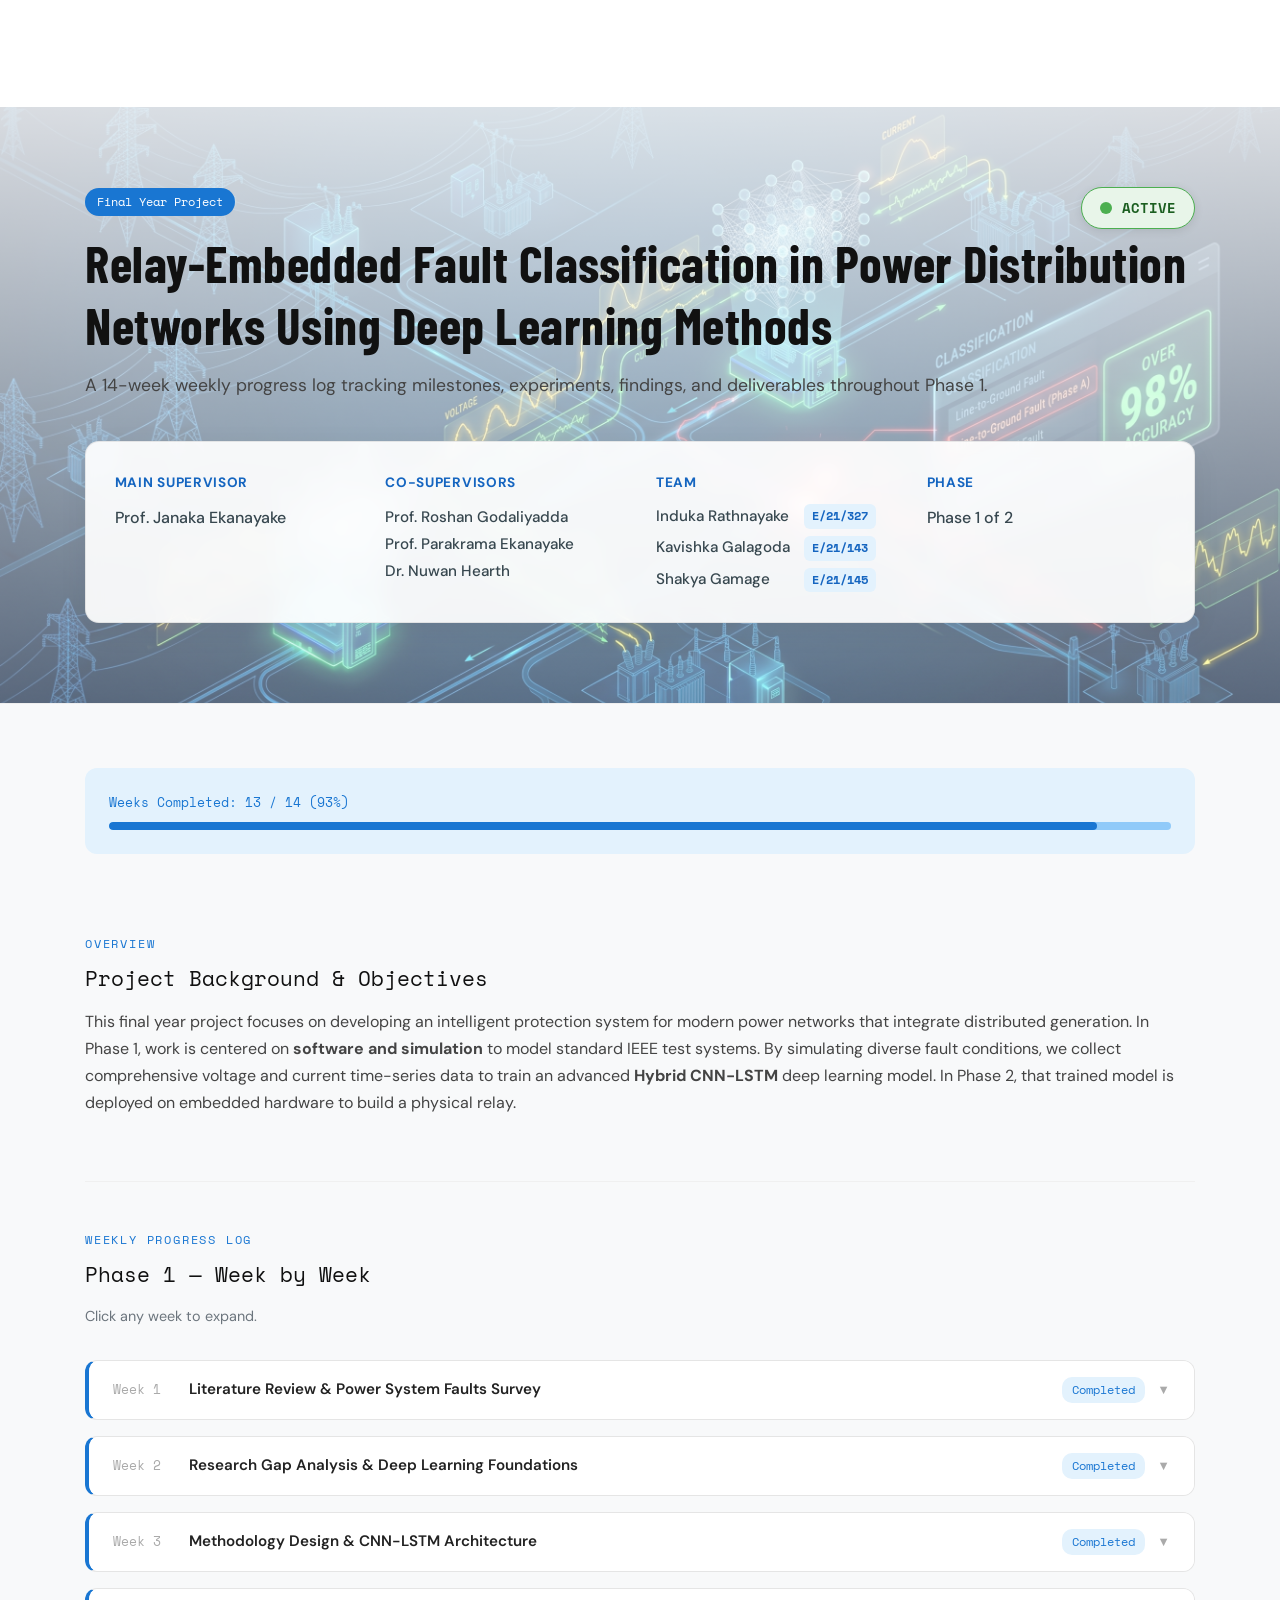
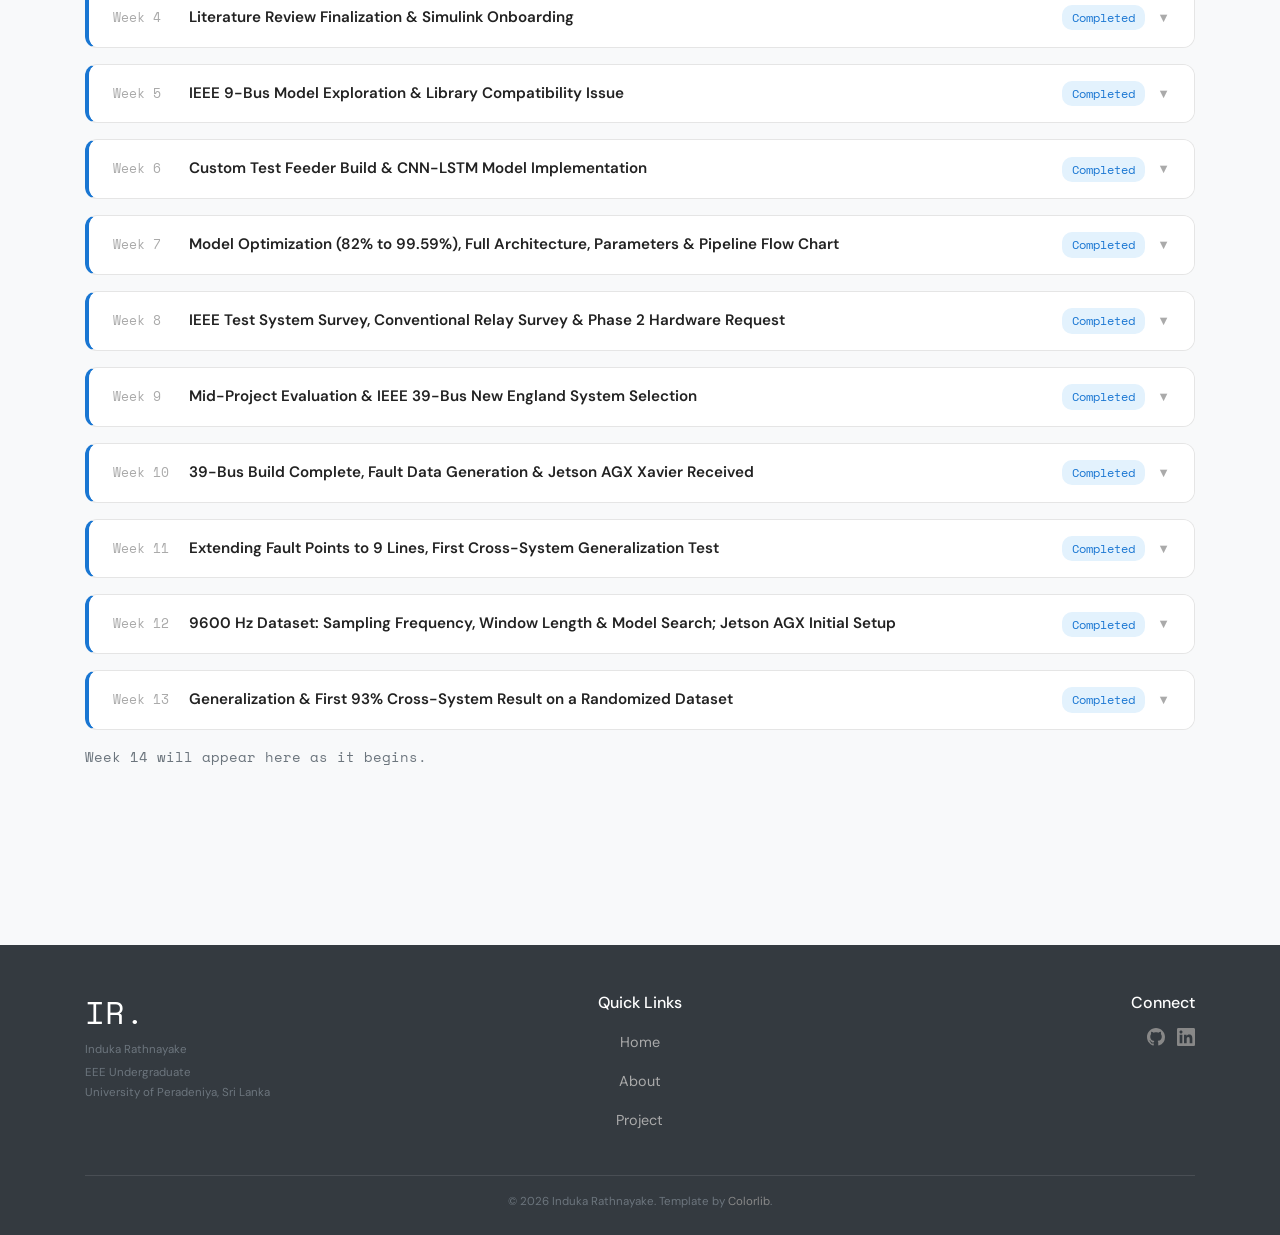
==== commit f639acb0: "Update index.html" ====
--- a/index.html
+++ b/index.html
@@ -1184,7 +1184,7 @@
 
     <p class="file-note">Files for this section, attached directly in the repository:</p>
     <div class="file-row">
-      <a href="projects/fyp-files/week13_final_model_inference.py" target="_blank" rel="noopener" class="file-card">Final Model &mdash; Self-Contained Inference Script (Python) <span class="fc-label">FILE</span></a>
+      <a href="projects/fyp-files/week13_final_model_inference.py" target="_blank" rel="noopener" class="file-card">Final DL Model v1 (Python) <span class="fc-label">FILE</span></a>
     </div>
 
     <p class="week-section-title">Result</p>
